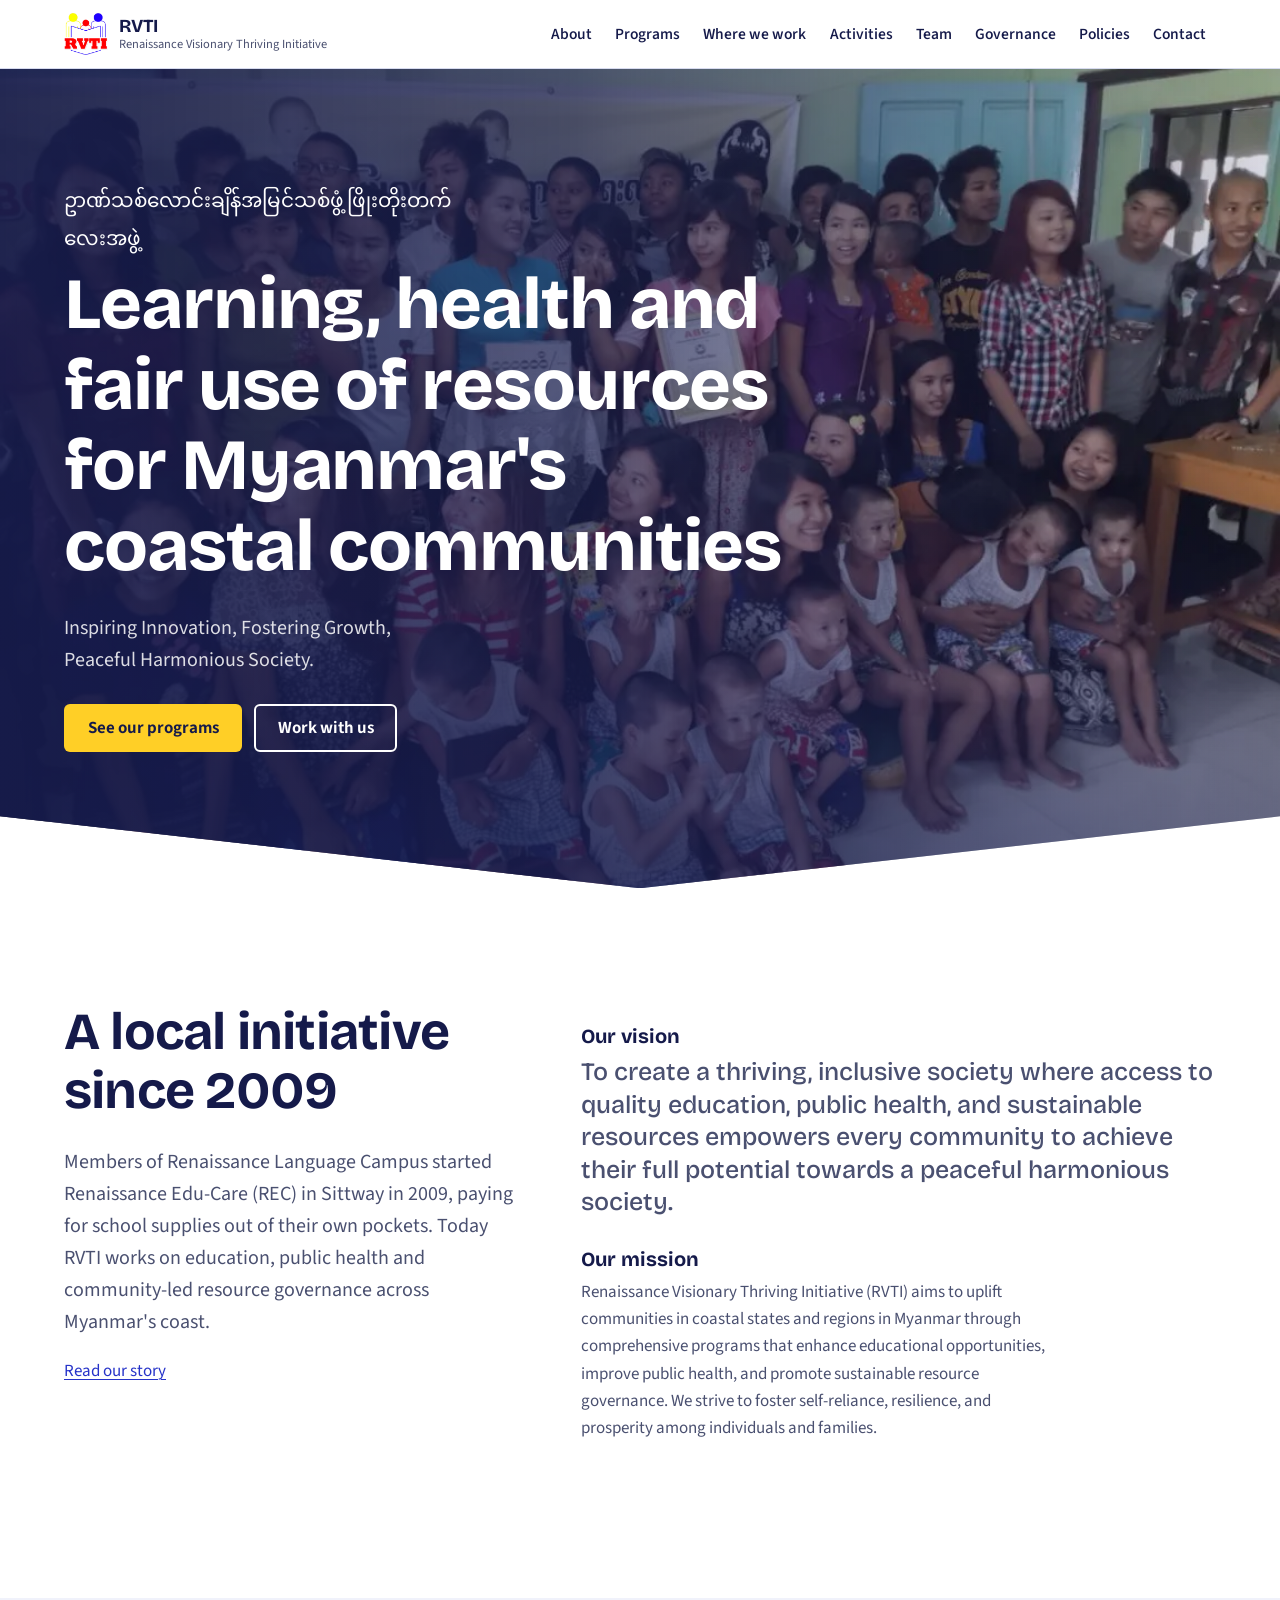
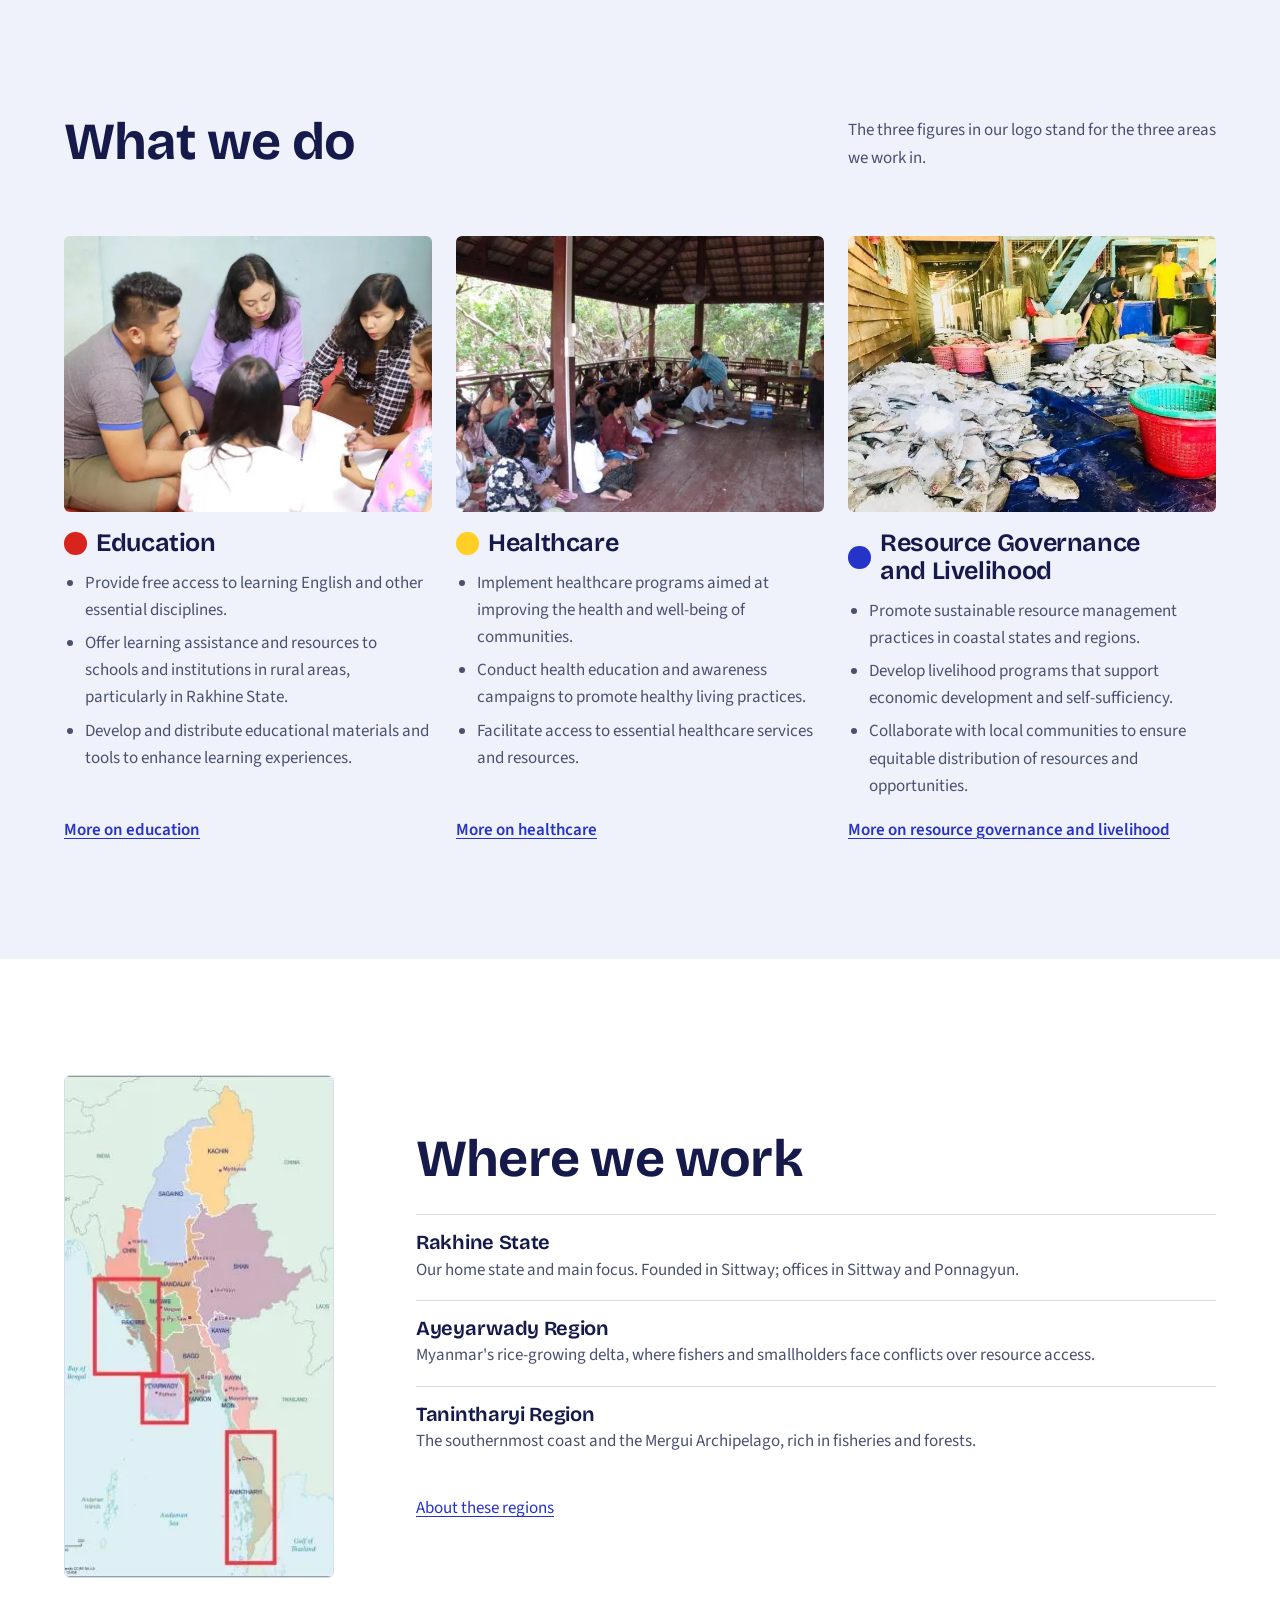
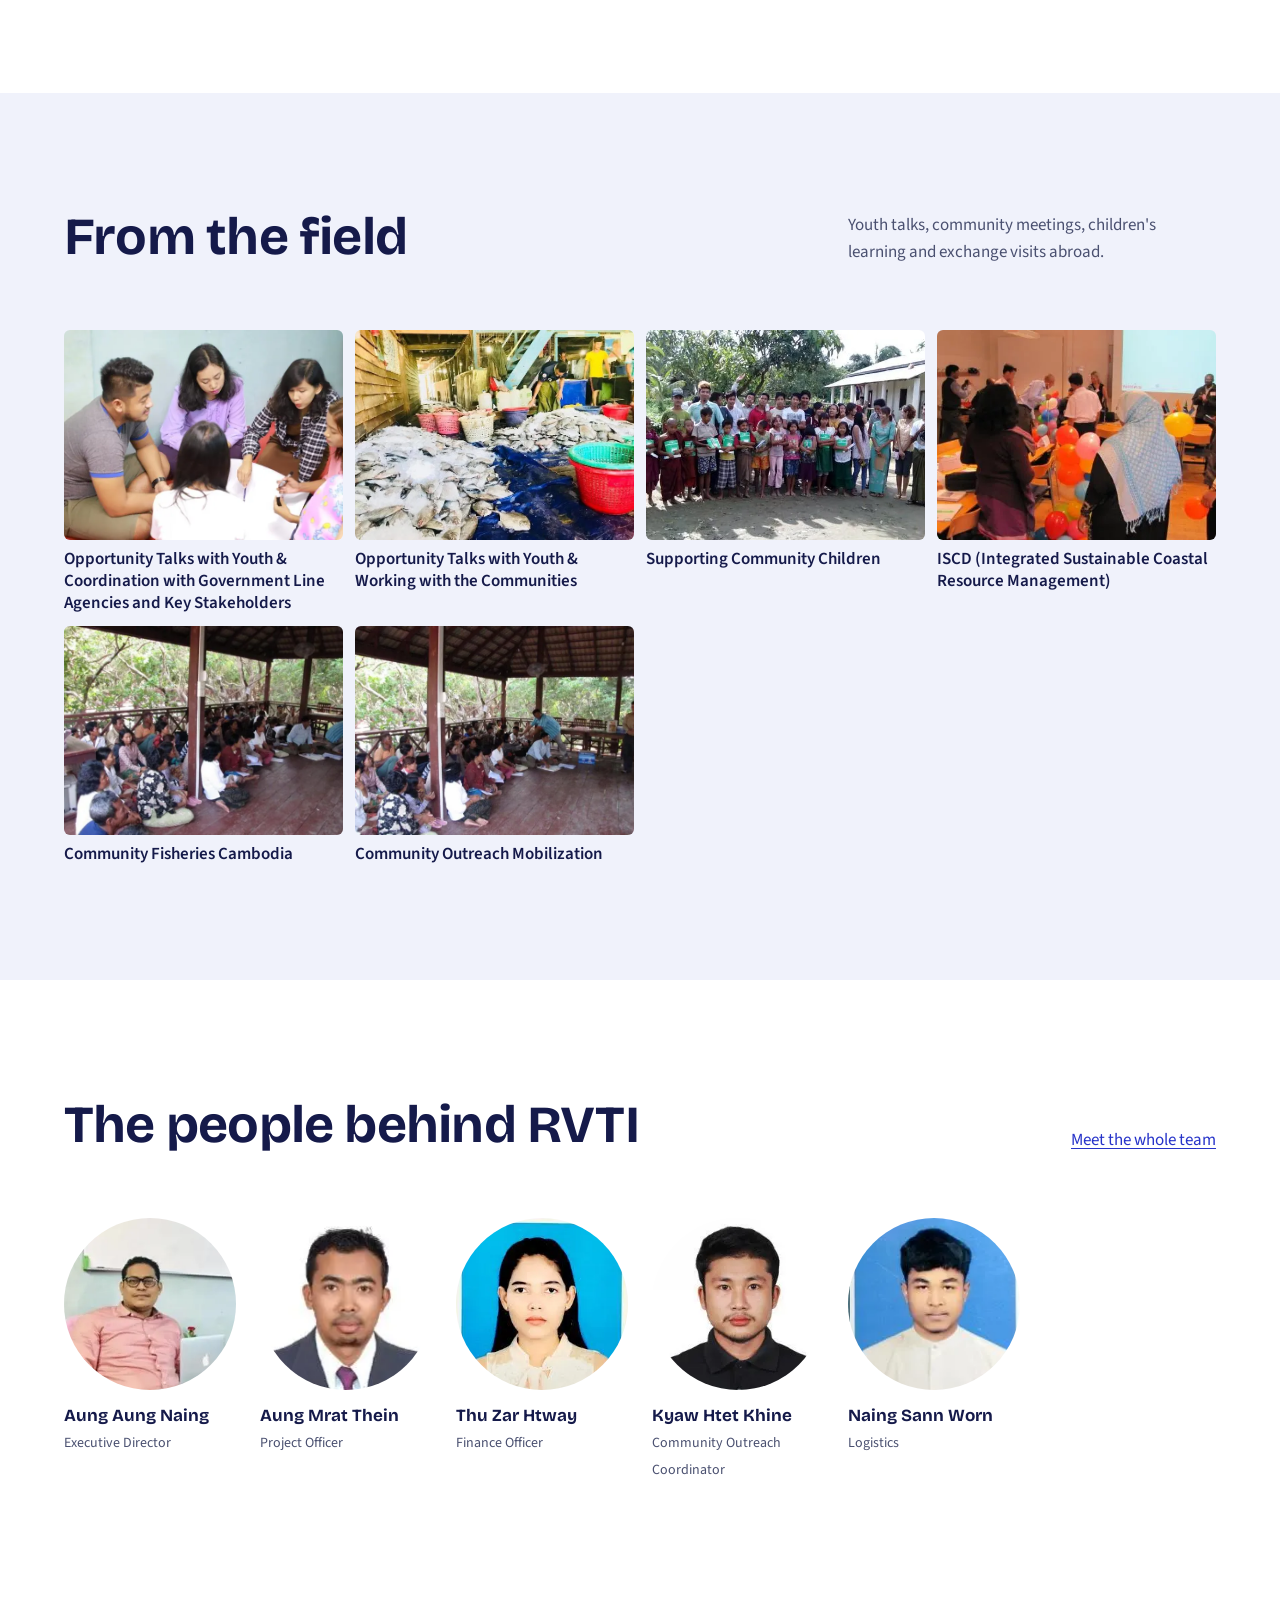
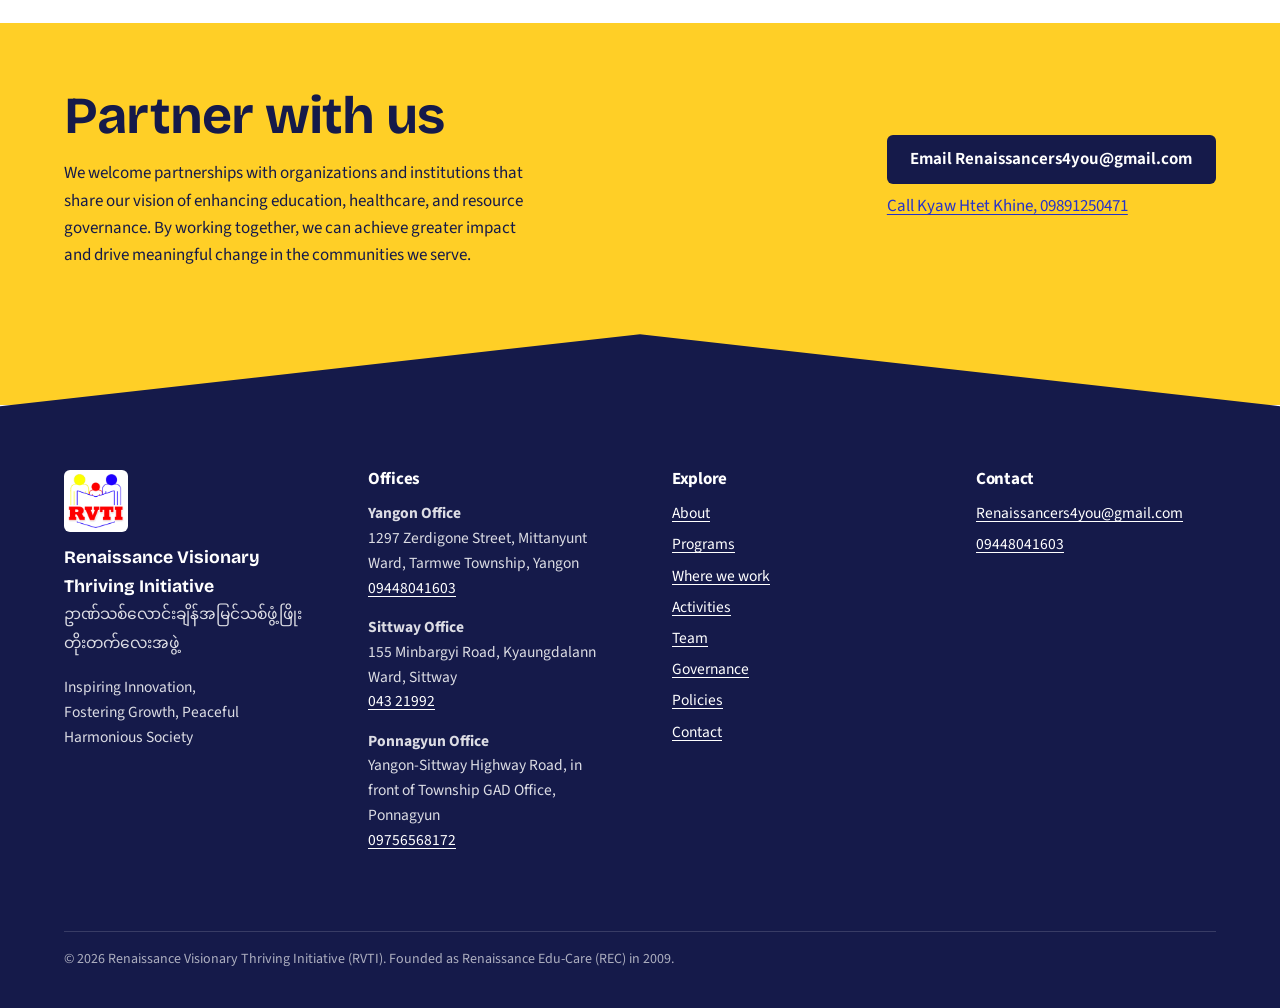
==== index.html @ ab7db502 "feat: RVTI static website with content, data and SEO" ====
<!doctype html>
<html lang="en">
<head>
<meta charset="utf-8">
<meta name="viewport" content="width=device-width, initial-scale=1">
<title>RVTI – Renaissance Visionary Thriving Initiative | Myanmar NGO</title>
<meta name="description" content="RVTI is a local non-profit founded in Sittway in 2009, supporting education, public health and community-led resource governance in Rakhine, Ayeyarwady and Tanintharyi.">
<meta name="robots" content="index, follow, max-image-preview:large">
<link rel="canonical" href="https://rvti-mm.org/">
<meta name="theme-color" content="#151a4a">
<meta property="og:type" content="website">
<meta property="og:site_name" content="Renaissance Visionary Thriving Initiative">
<meta property="og:locale" content="en_US">
<meta property="og:title" content="RVTI – Renaissance Visionary Thriving Initiative | Myanmar NGO">
<meta property="og:description" content="RVTI is a local non-profit founded in Sittway in 2009, supporting education, public health and community-led resource governance in Rakhine, Ayeyarwady and Tanintharyi.">
<meta property="og:url" content="https://rvti-mm.org/">
<meta property="og:image" content="https://rvti-mm.org/images/og.jpg">
<meta property="og:image:width" content="1200">
<meta property="og:image:height" content="630">
<meta property="og:image:alt" content="Children and volunteers at an RVTI community event">
<meta name="twitter:card" content="summary_large_image">
<meta name="twitter:title" content="RVTI – Renaissance Visionary Thriving Initiative | Myanmar NGO">
<meta name="twitter:description" content="RVTI is a local non-profit founded in Sittway in 2009, supporting education, public health and community-led resource governance in Rakhine, Ayeyarwady and Tanintharyi.">
<meta name="twitter:image" content="https://rvti-mm.org/images/og.jpg">
<link rel="icon" href="favicon.ico" sizes="48x48">
<link rel="icon" href="favicon-512.png" type="image/png">
<link rel="apple-touch-icon" href="apple-touch-icon.png">
<link rel="manifest" href="site.webmanifest">
<link rel="preload" href="fonts/bricolage-grotesque-latin-wght-normal.woff2" as="font" type="font/woff2" crossorigin>
<link rel="preload" href="fonts/source-sans-3-latin-wght-normal.woff2" as="font" type="font/woff2" crossorigin>
<link rel="stylesheet" href="css/style.css">
<script type="application/ld+json">{"@context": "https://schema.org", "@graph": [{"@type": "NGO", "@id": "https://rvti-mm.org/#organization", "name": "Renaissance Visionary Thriving Initiative", "alternateName": ["RVTI", "ဥာဏ်သစ်လောင်းချိန်အမြင်သစ်ဖွံ့ဖြိုးတိုးတက်လေးအဖွဲ့", "Renaissance Edu-Care (REC)"], "url": "https://rvti-mm.org/", "logo": "https://rvti-mm.org/images/logo.png", "image": "https://rvti-mm.org/images/og.jpg", "description": "Renaissance Visionary Thriving Initiative (RVTI) aims to uplift communities in coastal states and regions in Myanmar through comprehensive programs that enhance educational opportunities, improve public health, and promote sustainable resource governance. We strive to foster self-reliance, resilience, and prosperity among individuals and families.", "slogan": "Inspiring Innovation, Fostering Growth, Peaceful Harmonious Society", "foundingDate": "2009", "foundingLocation": {"@type": "Place", "name": "Sittway, Rakhine State, Myanmar"}, "email": "Renaissancers4you@gmail.com", "telephone": "+959448041603", "nonprofitStatus": "Nonprofit", "knowsAbout": ["Education", "Resource Governance", "Health Care"], "address": {"@type": "PostalAddress", "streetAddress": "1297 Zerdigone Street, Mittanyunt Ward", "addressLocality": "Tarmwe Township", "addressRegion": "Yangon", "addressCountry": "MM"}, "areaServed": [{"@type": "AdministrativeArea", "name": "Rakhine State, Myanmar"}, {"@type": "AdministrativeArea", "name": "Ayeyarwady Region, Myanmar"}, {"@type": "AdministrativeArea", "name": "Tanintharyi Region, Myanmar"}], "location": [{"@type": "Place", "name": "RVTI Yangon Office", "telephone": "+959448041603", "address": {"@type": "PostalAddress", "streetAddress": "1297 Zerdigone Street, Mittanyunt Ward, Tarmwe Township, Yangon", "addressCountry": "MM"}}, {"@type": "Place", "name": "RVTI Sittway Office", "telephone": "+954321992", "address": {"@type": "PostalAddress", "streetAddress": "155 Minbargyi Road, Kyaungdalann Ward, Sittway", "addressCountry": "MM"}}, {"@type": "Place", "name": "RVTI Ponnagyun Office", "telephone": "+959756568172", "address": {"@type": "PostalAddress", "streetAddress": "Yangon-Sittway Highway Road, in front of Township GAD Office, Ponnagyun", "addressCountry": "MM"}}], "contactPoint": {"@type": "ContactPoint", "contactType": "community outreach", "name": "Kyaw Htet Khine", "telephone": "+959891250471", "email": "Renaissancers4you@gmail.com", "availableLanguage": ["English", "Burmese"]}}, {"@type": "WebSite", "@id": "https://rvti-mm.org/#website", "url": "https://rvti-mm.org/", "name": "Renaissance Visionary Thriving Initiative", "alternateName": "RVTI", "publisher": {"@id": "https://rvti-mm.org/#organization"}, "inLanguage": "en"}]}</script>
</head>
<body>
<a class="skip" href="#main">Skip to content</a>
<header class="site-header">
  <div class="wrap">
    <a class="brand" href="index.html" aria-label="Renaissance Visionary Thriving Initiative home">
      <img src="images/logo-160.png" alt="" width="160" height="155">
      <span class="brand-name"><strong>RVTI</strong><span>Renaissance Visionary Thriving Initiative</span></span>
    </a>
    <nav class="nav-desktop" aria-label="Main"><ul><li><a href="about.html">About</a></li><li><a href="programs.html">Programs</a></li><li><a href="where-we-work.html">Where we work</a></li><li><a href="activities.html">Activities</a></li><li><a href="team.html">Team</a></li><li><a href="governance.html">Governance</a></li><li><a href="policies.html">Policies</a></li><li><a href="contact.html">Contact</a></li></ul></nav>
    <details class="nav-mobile">
      <summary aria-label="Open menu">Menu</summary>
      <nav aria-label="Main (mobile)"><ul><li><a href="about.html">About</a></li><li><a href="programs.html">Programs</a></li><li><a href="where-we-work.html">Where we work</a></li><li><a href="activities.html">Activities</a></li><li><a href="team.html">Team</a></li><li><a href="governance.html">Governance</a></li><li><a href="policies.html">Policies</a></li><li><a href="contact.html">Contact</a></li></ul></nav>
    </details>
  </div>
</header>
<main id="main">
<section class="hero" aria-labelledby="hero-title">
  <img src="images/activities/supporting-community-children-2.webp" alt="Children holding certificates with RVTI volunteers at a community learning event" width="1152" height="864" fetchpriority="high" decoding="async">
  <div class="wrap">
    <p class="hero-my" lang="my">ဥာဏ်သစ်လောင်းချိန်အမြင်သစ်ဖွံ့ဖြိုးတိုးတက်လေးအဖွဲ့</p>
    <h1 id="hero-title">Learning, health and fair use of resources for Myanmar's coastal communities</h1>
    <p class="hero-tagline">Inspiring Innovation, Fostering Growth, Peaceful Harmonious Society.</p>
    <div class="hero-actions">
      <a class="btn btn-primary" href="programs.html">See our programs</a>
      <a class="btn btn-ghost" href="contact.html">Work with us</a>
    </div>
  </div>
</section>

<section class="section" aria-labelledby="who-title">
  <div class="wrap split">
    <div>
      <h2 id="who-title">A local initiative since 2009</h2>
      <p class="lead">Members of Renaissance Language Campus started Renaissance Edu-Care (REC) in Sittway in 2009, paying for school supplies out of their own pockets. Today RVTI works on education, public health and community-led resource governance across Myanmar's coast.</p>
      <p><a href="about.html">Read our story</a></p>
    </div>
    <dl class="vm">
      <dt>Our vision</dt><dd class="statement">To create a thriving, inclusive society where access to quality education, public health, and sustainable resources empowers every community to achieve their full potential towards a peaceful harmonious society.</dd>
      <dt>Our mission</dt><dd>Renaissance Visionary Thriving Initiative (RVTI) aims to uplift communities in coastal states and regions in Myanmar through comprehensive programs that enhance educational opportunities, improve public health, and promote sustainable resource governance. We strive to foster self-reliance, resilience, and prosperity among individuals and families.</dd>
    </dl>
  </div>
</section>

<section class="section section-tint" aria-labelledby="work-title">
  <div class="wrap">
    <div class="section-head">
      <h2 id="work-title">What we do</h2>
      <p>The three figures in our logo stand for the three areas we work in.</p>
    </div>
    <div class="sectors">
      <article class="sector tone-red">
        <img src="images/activities/youth-talks-government-coordination-1.webp" alt="Education programme activity" width="709" height="468" loading="lazy" decoding="async">
        <h3><span class="dot" aria-hidden="true"></span>Education</h3>
        <ul><li>Provide free access to learning English and other essential disciplines.</li><li>Offer learning assistance and resources to schools and institutions in rural areas, particularly in Rakhine State.</li><li>Develop and distribute educational materials and tools to enhance learning experiences.</li></ul>
        <a class="more" href="programs.html#education">More on education</a>
      </article><article class="sector tone-yellow">
        <img src="images/activities/community-outreach-mobilization-1.webp" alt="Healthcare programme activity" width="635" height="476" loading="lazy" decoding="async">
        <h3><span class="dot" aria-hidden="true"></span>Healthcare</h3>
        <ul><li>Implement healthcare programs aimed at improving the health and well-being of communities.</li><li>Conduct health education and awareness campaigns to promote healthy living practices.</li><li>Facilitate access to essential healthcare services and resources.</li></ul>
        <a class="more" href="programs.html#healthcare">More on healthcare</a>
      </article><article class="sector tone-blue">
        <img src="images/activities/youth-talks-communities-1.webp" alt="Resource Governance and Livelihood programme activity" width="649" height="487" loading="lazy" decoding="async">
        <h3><span class="dot" aria-hidden="true"></span>Resource Governance and Livelihood</h3>
        <ul><li>Promote sustainable resource management practices in coastal states and regions.</li><li>Develop livelihood programs that support economic development and self-sufficiency.</li><li>Collaborate with local communities to ensure equitable distribution of resources and opportunities.</li></ul>
        <a class="more" href="programs.html#resource-governance-livelihood">More on resource governance and livelihood</a>
      </article>
    </div>
  </div>
</section>

<section class="section" aria-labelledby="where-title">
  <div class="wrap regions">
    <figure><img src="images/regions/coastal-map.webp" alt="Map of Myanmar highlighting the coastal states and regions where RVTI works" width="270" height="505" loading="lazy" decoding="async"></figure>
    <div>
      <h2 id="where-title">Where we work</h2>
      <ul class="region-list">
        <li><h3>Rakhine State</h3><p>Our home state and main focus. Founded in Sittway; offices in Sittway and Ponnagyun.</p></li><li><h3>Ayeyarwady Region</h3><p>Myanmar's rice-growing delta, where fishers and smallholders face conflicts over resource access.</p></li><li><h3>Tanintharyi Region</h3><p>The southernmost coast and the Mergui Archipelago, rich in fisheries and forests.</p></li>
      </ul>
      <a href="where-we-work.html">About these regions</a>
    </div>
  </div>
</section>

<section class="section section-tint" aria-labelledby="field-title">
  <div class="wrap">
    <div class="section-head">
      <h2 id="field-title">From the field</h2>
      <p>Youth talks, community meetings, children's learning and exchange visits abroad.</p>
    </div>
    <ul class="mosaic">
      <li><a href="activities.html#youth-talks-government-coordination"><figure><img src="images/activities/youth-talks-government-coordination-1.webp" alt="Opportunity Talks with Youth &amp; Coordination with Government Line Agencies and Key Stakeholders" width="709" height="468" loading="lazy" decoding="async"><figcaption>Opportunity Talks with Youth &amp; Coordination with Government Line Agencies and Key Stakeholders</figcaption></figure></a></li><li><a href="activities.html#youth-talks-communities"><figure><img src="images/activities/youth-talks-communities-1.webp" alt="Opportunity Talks with Youth &amp; Working with the Communities" width="649" height="487" loading="lazy" decoding="async"><figcaption>Opportunity Talks with Youth &amp; Working with the Communities</figcaption></figure></a></li><li><a href="activities.html#supporting-community-children"><figure><img src="images/activities/supporting-community-children-1.webp" alt="Supporting Community Children" width="640" height="360" loading="lazy" decoding="async"><figcaption>Supporting Community Children</figcaption></figure></a></li><li><a href="activities.html#iscd-sweden"><figure><img src="images/activities/iscd-sweden-1.webp" alt="ISCD (Integrated Sustainable Coastal Resource Management)" width="590" height="316" loading="lazy" decoding="async"><figcaption>ISCD (Integrated Sustainable Coastal Resource Management)</figcaption></figure></a></li><li><a href="activities.html#community-fisheries-cambodia"><figure><img src="images/activities/community-fisheries-cambodia-1.webp" alt="Community Fisheries Cambodia" width="620" height="454" loading="lazy" decoding="async"><figcaption>Community Fisheries Cambodia</figcaption></figure></a></li><li><a href="activities.html#community-outreach-mobilization"><figure><img src="images/activities/community-outreach-mobilization-1.webp" alt="Community Outreach Mobilization" width="635" height="476" loading="lazy" decoding="async"><figcaption>Community Outreach Mobilization</figcaption></figure></a></li>
    </ul>
  </div>
</section>

<section class="section" aria-labelledby="team-title">
  <div class="wrap">
    <div class="section-head">
      <h2 id="team-title">The people behind RVTI</h2>
      <p><a href="team.html">Meet the whole team</a></p>
    </div>
    <ul class="people">
      <li><img src="images/team/aung-aung-naing.webp" alt="Portrait of Aung Aung Naing, Executive Director" width="255" height="361" loading="lazy" decoding="async"><strong>Aung Aung Naing</strong><span>Executive Director</span></li><li><img src="images/team/aung-mrat-thein.webp" alt="Portrait of Aung Mrat Thein, Project Officer" width="171" height="171" loading="lazy" decoding="async"><strong>Aung Mrat Thein</strong><span>Project Officer</span></li><li><img src="images/team/thu-zar-htway.webp" alt="Portrait of Thu Zar Htway, Finance Officer" width="242" height="288" loading="lazy" decoding="async"><strong>Thu Zar Htway</strong><span>Finance Officer</span></li><li><img src="images/team/kyaw-htet-khine.webp" alt="Portrait of Kyaw Htet Khine, Community Outreach Coordinator" width="229" height="229" loading="lazy" decoding="async"><strong>Kyaw Htet Khine</strong><span>Community Outreach Coordinator</span></li><li><img src="images/team/naing-sann-worn.webp" alt="Portrait of Naing Sann Worn, Logistics" width="181" height="204" loading="lazy" decoding="async"><strong>Naing Sann Worn</strong><span>Logistics</span></li>
    </ul>
  </div>
</section>
<section class="partner" aria-labelledby="partner-title">
  <div class="wrap">
    <div>
      <h2 id="partner-title">Partner with us</h2>
      <p>We welcome partnerships with organizations and institutions that share our vision of enhancing education, healthcare, and resource governance. By working together, we can achieve greater impact and drive meaningful change in the communities we serve.</p>
    </div>
    <div class="partner-links">
      <a class="btn btn-primary" href="mailto:Renaissancers4you@gmail.com">Email Renaissancers4you@gmail.com</a>
      <a href="tel:+959891250471">Call Kyaw Htet Khine, 09891250471</a>
    </div>
  </div>
</section>
</main>
<footer class="site-footer">
  <div class="wrap">
    <div class="footer-grid">
      <div class="footer-brand">
        <img src="images/logo-160.png" alt="RVTI logo" width="160" height="155" loading="lazy">
        <strong>Renaissance Visionary Thriving Initiative</strong>
        <p lang="my">ဥာဏ်သစ်လောင်းချိန်အမြင်သစ်ဖွံ့ဖြိုးတိုးတက်လေးအဖွဲ့</p>
        <p>Inspiring Innovation, Fostering Growth, Peaceful Harmonious Society</p>
      </div>
      <div><h2>Offices</h2><address><strong>Yangon Office</strong><br>1297 Zerdigone Street, Mittanyunt Ward, Tarmwe Township, Yangon<br><a href="tel:+959448041603">09448041603</a></address><address><strong>Sittway Office</strong><br>155 Minbargyi Road, Kyaungdalann Ward, Sittway<br><a href="tel:+954321992">043 21992</a></address><address><strong>Ponnagyun Office</strong><br>Yangon-Sittway Highway Road, in front of Township GAD Office, Ponnagyun<br><a href="tel:+959756568172">09756568172</a></address></div>
      <div><h2>Explore</h2><ul><li><a href="about.html">About</a></li><li><a href="programs.html">Programs</a></li><li><a href="where-we-work.html">Where we work</a></li><li><a href="activities.html">Activities</a></li><li><a href="team.html">Team</a></li><li><a href="governance.html">Governance</a></li><li><a href="policies.html">Policies</a></li><li><a href="contact.html">Contact</a></li></ul></div>
      <div><h2>Contact</h2><ul>
        <li><a href="mailto:Renaissancers4you@gmail.com">Renaissancers4you@gmail.com</a></li>
        <li><a href="tel:+959448041603">09448041603</a></li>
      </ul></div>
    </div>
    <p class="footer-bottom">© 2026 Renaissance Visionary Thriving Initiative (RVTI). Founded as Renaissance Edu-Care (REC) in 2009.</p>
  </div>
</footer>
</body>
</html>
---- css/style.css ----
/* ---------- Fonts (self-hosted) ---------- */
@font-face {
  font-family: "Bricolage Grotesque";
  src: url("../fonts/bricolage-grotesque-latin-wght-normal.woff2") format("woff2");
  font-weight: 200 800;
  font-display: swap;
}
@font-face {
  font-family: "Source Sans 3";
  src: url("../fonts/source-sans-3-latin-wght-normal.woff2") format("woff2");
  font-weight: 200 900;
  font-display: swap;
}
@font-face {
  font-family: "Noto Sans Myanmar";
  src: url("../fonts/noto-sans-myanmar-myanmar-400-normal.woff2") format("woff2");
  font-weight: 400;
  font-display: swap;
}
@font-face {
  font-family: "Noto Sans Myanmar";
  src: url("../fonts/noto-sans-myanmar-myanmar-700-normal.woff2") format("woff2");
  font-weight: 700;
  font-display: swap;
}

/* ---------- Tokens ---------- */
:root {
  /* Logo colours: three figures = three sectors */
  --red: #d9231d;      /* child figure  · education */
  --yellow: #ffcf26;   /* left figure   · health */
  --blue: #2633c9;     /* right figure  · resources */
  --ink: #151a4a;
  --muted: #4a5070;
  --mist: #f0f2fb;
  --line: #d7dbef;
  --paper: #ffffff;

  --font-display: "Bricolage Grotesque", "Noto Sans Myanmar", system-ui, sans-serif;
  --font-body: "Source Sans 3", "Noto Sans Myanmar", system-ui, sans-serif;
  --font-my: "Noto Sans Myanmar", "Myanmar Text", "Padauk", sans-serif;

  --step--1: 0.875rem;
  --step-0: 1.0625rem;
  --step-1: 1.25rem;
  --step-2: 1.5625rem;
  --step-3: 2rem;
  --step-4: clamp(2.25rem, 4.5vw, 3.25rem);
  --step-5: clamp(2.5rem, 6vw, 4.5rem);

  --space-s: 1rem;
  --space-m: 1.5rem;
  --space-l: clamp(2.5rem, 5vw, 4rem);
  --space-xl: clamp(4rem, 9vw, 7.5rem);

  --wrap: 72rem;
  --measure: 68ch;
  --radius: 6px;
  --fold: clamp(28px, 6vw, 72px); /* depth of the open-book chevron */
}

/* ---------- Base ---------- */
*, *::before, *::after { box-sizing: border-box; }
html { -webkit-text-size-adjust: 100%; scroll-behavior: smooth; scroll-padding-top: 5rem; }
@media (prefers-reduced-motion: reduce) { html { scroll-behavior: auto; } }
body {
  margin: 0;
  font-family: var(--font-body);
  font-size: var(--step-0);
  line-height: 1.6;
  color: var(--ink);
  background: var(--paper);
  text-rendering: optimizeLegibility;
}
/* any image given a fixed box (width/height/aspect-ratio) crops instead of stretching */
img { max-width: 100%; height: auto; display: block; object-fit: cover; }
a { color: var(--blue); text-underline-offset: 0.2em; text-decoration-thickness: 1px; }
a:hover { text-decoration-thickness: 2px; }
:focus-visible { outline: 3px solid var(--blue); outline-offset: 3px; border-radius: 2px; }
h1, h2, h3, h4 {
  font-family: var(--font-display);
  line-height: 1.12;
  letter-spacing: -0.015em;
  margin: 0 0 0.5em;
  text-wrap: balance;
}
h1 { font-size: var(--step-5); font-weight: 750; }
h2 { font-size: var(--step-4); font-weight: 700; }
h3 { font-size: var(--step-2); font-weight: 650; }
h4 { font-size: var(--step-1); font-weight: 650; }
p { margin: 0 0 1em; text-wrap: pretty; }
ul, ol { padding-left: 1.25em; margin: 0 0 1em; }
li + li { margin-top: 0.35em; }
[lang="my"] { font-family: var(--font-my); line-height: 1.9; letter-spacing: 0; }

.wrap { width: min(100% - 2.5rem, var(--wrap)); margin-inline: auto; }
.measure { max-width: var(--measure); }
.lead { font-size: var(--step-1); color: var(--muted); }
.visually-hidden {
  position: absolute; width: 1px; height: 1px; overflow: hidden;
  clip: rect(0 0 0 0); white-space: nowrap;
}
.skip {
  position: absolute; left: 1rem; top: -4rem; z-index: 50;
  background: var(--ink); color: #fff; padding: 0.6rem 1rem; border-radius: var(--radius);
}
.skip:focus { top: 1rem; }

/* ---------- Buttons ---------- */
.btn {
  display: inline-block;
  padding: 0.75rem 1.35rem;
  border-radius: var(--radius);
  font-weight: 650;
  text-decoration: none;
  border: 2px solid transparent;
  line-height: 1.2;
}
.btn-primary { background: var(--yellow); color: var(--ink); }
.btn-primary:hover { background: #ffdb5c; }
.btn-ghost { border-color: currentColor; color: inherit; }
.btn-ghost:hover { background: rgb(255 255 255 / 0.1); }

/* ---------- Header ---------- */
.site-header {
  position: sticky; top: 0; z-index: 30;
  background: rgb(255 255 255 / 0.96);
  backdrop-filter: saturate(1.4) blur(8px);
  border-bottom: 1px solid var(--line);
}
.site-header .wrap { display: flex; align-items: center; justify-content: space-between; gap: 1rem; min-height: 4.25rem; }
.brand { display: flex; align-items: center; gap: 0.7rem; text-decoration: none; color: var(--ink); }
.brand img { width: 44px; height: auto; }
.brand-name { display: flex; flex-direction: column; line-height: 1.15; }
.brand-name strong { font-family: var(--font-display); font-size: 1.15rem; }
.brand-name span { font-size: 0.78rem; color: var(--muted); max-width: 17rem; }
.nav-desktop ul { display: flex; gap: 0.25rem; list-style: none; margin: 0; padding: 0; }
.nav-desktop li + li { margin: 0; }
.nav-desktop a, .nav-mobile a {
  display: block; padding: 0.45rem 0.6rem; border-radius: var(--radius);
  color: var(--ink); text-decoration: none; font-weight: 550; font-size: 0.97rem;
}
.nav-desktop a:hover, .nav-mobile a:hover { background: var(--mist); }
.nav-desktop a[aria-current="page"], .nav-mobile a[aria-current="page"] {
  box-shadow: inset 0 -3px 0 var(--red);
  border-radius: 0;
}
.nav-mobile { display: none; position: relative; }
.nav-mobile summary {
  list-style: none; cursor: pointer; display: flex; align-items: center; gap: 0.4rem;
  padding: 0.5rem 0.8rem; border: 1px solid var(--line); border-radius: var(--radius); font-weight: 600;
}
.nav-mobile summary::-webkit-details-marker { display: none; }
.nav-mobile ul {
  position: absolute; right: 0; top: calc(100% + 0.5rem); width: min(80vw, 18rem);
  list-style: none; margin: 0; padding: 0.5rem; background: var(--paper);
  border: 1px solid var(--line); border-radius: var(--radius);
  box-shadow: 0 12px 32px rgb(21 26 74 / 0.14);
}
.nav-mobile li + li { margin: 0; }
@media (max-width: 1060px) {
  .nav-desktop { display: none; }
  .nav-mobile { display: block; }
}
@media (max-width: 480px) { .brand-name span { display: none; } }

/* ---------- Hero (home) ---------- */
.hero {
  position: relative;
  isolation: isolate;
  color: #fff;
  min-height: min(88vh, 46rem);
  display: flex;
  align-items: flex-end;
  padding: var(--space-xl) 0 calc(var(--space-l) + var(--fold));
  /* bottom edge folds like the open book in the logo */
  clip-path: polygon(0 0, 100% 0, 100% calc(100% - var(--fold)), 50% 100%, 0 calc(100% - var(--fold)));
}
.hero > img {
  position: absolute; inset: 0; z-index: -2;
  width: 100%; height: 100%; object-position: center 35%;
}
.hero::before {
  content: ""; position: absolute; inset: 0; z-index: -1;
  background:
    linear-gradient(90deg, rgb(21 26 74 / 0.92) 0%, rgb(21 26 74 / 0.72) 45%, rgb(21 26 74 / 0.15) 100%),
    linear-gradient(0deg, rgb(21 26 74 / 0.55), transparent 50%);
}
.hero h1 { max-width: 16ch; margin-bottom: 0.35em; }
.hero-my { font-size: var(--step-1); margin: 0 0 0.25rem; max-width: 34ch; color: #fff; }
.hero-tagline { font-size: var(--step-1); color: rgb(255 255 255 / 0.85); max-width: 40ch; margin-bottom: 1.75rem; }
.hero-actions { display: flex; flex-wrap: wrap; gap: 0.75rem; }

/* ---------- Sections ---------- */
.section { padding-block: var(--space-xl); }
.section-tint { background: var(--mist); }
.section-head { display: flex; flex-wrap: wrap; align-items: end; justify-content: space-between; gap: 1rem; margin-bottom: var(--space-l); }
.section-head h2 { margin: 0; }
.section-head p { margin: 0; max-width: 46ch; color: var(--muted); }

.split { display: grid; gap: var(--space-l); grid-template-columns: 1fr; }
@media (min-width: 860px) { .split { grid-template-columns: 5fr 7fr; } }

.statement { font-family: var(--font-display); font-size: var(--step-2); line-height: 1.3; font-weight: 500; margin: 0 0 1.5rem; }
.vm dt { font-family: var(--font-display); font-weight: 700; font-size: var(--step-1); }
.vm dd { margin: 0.25rem 0 1.5rem; color: var(--muted); max-width: 60ch; }

/* ---------- Sectors (three figures) ---------- */
.sectors { display: grid; gap: var(--space-l) var(--space-m); grid-template-columns: repeat(auto-fit, minmax(17rem, 1fr)); }
.sector { display: flex; flex-direction: column; }
.sector img { aspect-ratio: 4 / 3; border-radius: var(--radius); margin-bottom: 1.1rem; }
.sector h3 { display: flex; align-items: center; gap: 0.6rem; }
.dot { width: 0.9em; height: 0.9em; border-radius: 50%; flex: none; background: var(--tone); }
.tone-red { --tone: var(--red); }
.tone-yellow { --tone: var(--yellow); }
.tone-blue { --tone: var(--blue); }
.sector ul { color: var(--muted); }
.sector .more { margin-top: auto; font-weight: 600; }

/* ---------- Region list ---------- */
.regions { display: grid; gap: var(--space-l); align-items: center; grid-template-columns: 1fr; }
@media (min-width: 760px) { .regions { grid-template-columns: minmax(0, 18rem) 1fr; } }
.regions figure { margin: 0; }
.regions img { border-radius: var(--radius); border: 1px solid var(--line); background: #fff; }
.region-list { list-style: none; padding: 0; margin: 0 0 1.5rem; }
.region-list li { padding: 1rem 0; border-top: 1px solid var(--line); margin: 0; }
.region-list h3 { margin-bottom: 0.2rem; font-size: var(--step-1); }
.region-list p { margin: 0; color: var(--muted); }

/* ---------- Photo grids ---------- */
.mosaic { display: grid; gap: 0.75rem; grid-template-columns: repeat(auto-fill, minmax(15rem, 1fr)); list-style: none; padding: 0; margin: 0; }
.mosaic li { margin: 0; }
.mosaic a { display: block; color: inherit; text-decoration: none; }
.mosaic figure { margin: 0; }
.mosaic img { aspect-ratio: 4 / 3; width: 100%; border-radius: var(--radius); }
.mosaic figcaption { font-weight: 600; margin-top: 0.5rem; line-height: 1.3; }
.mosaic a:hover figcaption { text-decoration: underline; }
.mosaic.wide { grid-template-columns: repeat(2, minmax(0, 1fr)); }
@media (min-width: 720px) { .mosaic.wide { grid-template-columns: repeat(3, minmax(0, 1fr)); } }
@media (min-width: 1080px) { .mosaic.wide { grid-template-columns: repeat(4, minmax(0, 1fr)); } }

/* ---------- People ---------- */
.people { display: grid; gap: var(--space-m); grid-template-columns: repeat(auto-fill, minmax(10rem, 1fr)); list-style: none; padding: 0; margin: 0 0 var(--space-m); }
.people li { margin: 0; }
.people img, .initials { aspect-ratio: 1; width: 100%; object-position: top; border-radius: 50%; }
.people strong { display: block; margin-top: 0.75rem; font-family: var(--font-display); }
.people span { color: var(--muted); font-size: var(--step--1); }
.initials {
  display: grid; place-items: center; background: var(--mist); color: var(--blue);
  font-family: var(--font-display); font-size: var(--step-3); font-weight: 700; border: 1px solid var(--line);
}

.member { display: grid; gap: var(--space-m); padding-block: var(--space-l); border-top: 1px solid var(--line); }
.member:first-of-type { border-top: 0; }
@media (min-width: 760px) { .member { grid-template-columns: 12rem 1fr; } }
.member .photo { width: 12rem; max-width: 60vw; }
.member .photo img, .member .photo .initials { width: 100%; border-radius: var(--radius); aspect-ratio: 4/5; object-position: top; }
.member h2 { font-size: var(--step-3); margin-bottom: 0.15em; }
.member .role { color: var(--red); font-weight: 650; margin-bottom: 1rem; }
.member .note { color: var(--muted); }

/* ---------- Partner band ---------- */
.partner { background: var(--yellow); padding-block: var(--space-l); }
.partner .wrap { display: grid; gap: var(--space-m); align-items: center; }
@media (min-width: 860px) { .partner .wrap { grid-template-columns: 1fr auto; } }
.partner h2 { margin-bottom: 0.3em; }
.partner p { margin: 0; max-width: 58ch; }
.partner .btn-primary { background: var(--ink); color: #fff; }
.partner .btn-primary:hover { background: var(--blue); }
.partner-links { display: flex; flex-direction: column; gap: 0.6rem; }

/* ---------- Page header (inner pages) ---------- */
.page-head { background: var(--ink); color: #fff; padding: var(--space-l) 0 calc(var(--space-l) + var(--fold) * 0.6);
  clip-path: polygon(0 0, 100% 0, 100% calc(100% - var(--fold) * 0.6), 50% 100%, 0 calc(100% - var(--fold) * 0.6)); }
.page-head h1 { font-size: var(--step-4); margin-bottom: 0.3em; }
.page-head p { color: rgb(255 255 255 / 0.82); font-size: var(--step-1); max-width: 56ch; margin: 0; }
.crumbs ol { list-style: none; display: flex; flex-wrap: wrap; gap: 0.4rem; padding: 0; margin: 0 0 1rem; font-size: var(--step--1); }
.crumbs li { margin: 0; color: rgb(255 255 255 / 0.7); }
.crumbs li + li::before { content: "/"; margin-right: 0.4rem; color: rgb(255 255 255 / 0.45); }
.crumbs a { color: #fff; }

/* ---------- Prose (markdown) ---------- */
.prose { max-width: var(--measure); }
.prose h2 { font-size: var(--step-3); margin-top: 2.2em; }
.prose h2:first-child { margin-top: 0; }
.prose h3 { font-size: var(--step-1); margin-top: 1.8em; }
.prose img { border-radius: var(--radius); border: 1px solid var(--line); margin: 1.5rem 0; }
.prose li::marker { color: var(--red); }
.prose ol li::marker { font-weight: 700; color: var(--blue); }

.with-toc { display: grid; gap: var(--space-l); }
@media (min-width: 960px) {
  .with-toc { grid-template-columns: 15rem 1fr; }
  .toc { position: sticky; top: 6rem; align-self: start; max-height: calc(100vh - 7rem); overflow: auto; }
}
.toc h2 { font-size: var(--step-0); font-family: var(--font-body); font-weight: 700; color: var(--muted); }
.toc ol { list-style: none; padding: 0; margin: 0; font-size: 0.95rem; }
.toc li + li { margin-top: 0.15rem; }
.toc a { display: block; padding: 0.25rem 0 0.25rem 0.75rem; border-left: 2px solid var(--line); color: var(--ink); text-decoration: none; }
.toc a:hover { border-color: var(--red); }

/* ---------- Definition grids (values, objectives) ---------- */
.terms { display: grid; gap: 0 var(--space-l); grid-template-columns: repeat(auto-fill, minmax(18rem, 1fr)); margin: 0; }
.terms div { padding: 1.1rem 0; border-top: 2px solid var(--ink); }
.terms dt { font-family: var(--font-display); font-weight: 700; font-size: var(--step-1); margin-bottom: 0.3rem; }
.terms dd { margin: 0; color: var(--muted); }

/* ---------- Programs ---------- */
.program { display: grid; gap: var(--space-m); padding-block: var(--space-l); border-top: 1px solid var(--line); align-items: start; }
@media (min-width: 860px) { .program { grid-template-columns: 1fr 1fr; } .program:nth-of-type(even) img { order: 2; } }
.program img { border-radius: var(--radius); aspect-ratio: 4/3; width: 100%; }
.program h2 { display: flex; align-items: center; gap: 0.6rem; font-size: var(--step-3); }

/* ---------- Activities ---------- */
.activity { padding-block: var(--space-l); border-top: 1px solid var(--line); }
.activity:first-of-type { border-top: 0; padding-top: 0; }
.activity h2 { font-size: var(--step-3); max-width: 30ch; }
.activity ul:not(.mosaic) { max-width: var(--measure); color: var(--muted); }
.activity .mosaic { margin-top: 1.25rem; }

/* ---------- Org chart ---------- */
.orgchart { display: flex; flex-direction: column; align-items: center; gap: 0; margin: var(--space-m) 0 var(--space-l); }
.orgchart .node {
  background: var(--paper); border: 2px solid var(--ink); border-radius: var(--radius);
  padding: 0.7rem 1.2rem; font-family: var(--font-display); font-weight: 650; text-align: center;
}
.orgchart .node small { display: block; font-family: var(--font-body); font-weight: 400; color: var(--muted); }
.orgchart .top { border-color: var(--red); box-shadow: inset 0 -4px 0 var(--red); }
.orgchart .mid { border-color: var(--blue); box-shadow: inset 0 -4px 0 var(--blue); }
.orgchart .stem { width: 2px; height: 1.75rem; background: var(--ink); }
.orgchart .row { display: flex; flex-wrap: wrap; justify-content: center; gap: 1rem; padding-top: 1.75rem; border-top: 2px solid var(--ink); position: relative; }
.orgchart .row .node { box-shadow: inset 0 -4px 0 var(--yellow); }
@media (max-width: 620px) { .orgchart .row { flex-direction: column; border-top: 0; padding-top: 0; } }

.roles details { border-top: 1px solid var(--line); }
.roles details:last-child { border-bottom: 1px solid var(--line); }
.roles summary {
  cursor: pointer; padding: 1.1rem 0; font-family: var(--font-display); font-size: var(--step-1); font-weight: 650;
  list-style: none; display: flex; justify-content: space-between; gap: 1rem; align-items: center;
}
.roles summary::-webkit-details-marker { display: none; }
.roles summary::after { content: "+"; font-size: 1.5rem; line-height: 1; color: var(--blue); }
.roles details[open] summary::after { content: "−"; }
.roles .body { padding-bottom: 1.5rem; max-width: var(--measure); }
.roles h3 { font-size: var(--step-0); font-family: var(--font-body); font-weight: 700; margin: 1.25rem 0 0.4rem; }
.roles h4 { font-size: var(--step-0); font-family: var(--font-body); font-weight: 650; margin: 0.9rem 0 0.25rem; color: var(--blue); }

.positions { list-style: none; padding: 0; display: grid; gap: 0 var(--space-l); grid-template-columns: repeat(auto-fill, minmax(18rem, 1fr)); }
.positions li { margin: 0; padding: 0.9rem 0; border-top: 1px solid var(--line); }
.positions strong { display: block; font-family: var(--font-display); }
.positions span { color: var(--muted); }

/* ---------- Contact ---------- */
.contact-grid { display: grid; gap: var(--space-l); grid-template-columns: repeat(auto-fit, minmax(17rem, 1fr)); }
.office { padding-top: 1rem; border-top: 3px solid var(--tone, var(--ink)); }
.office h3 { font-size: var(--step-1); margin-bottom: 0.4rem; }
.office address { font-style: normal; margin-bottom: 0.5rem; color: var(--muted); }
.contact-list { list-style: none; padding: 0; margin: 0; }
.contact-list li { margin: 0; padding: 1rem 0; border-top: 1px solid var(--line); }
.contact-list strong { font-family: var(--font-display); }
.contact-list span { color: var(--muted); }
.focal { background: var(--mist); border-radius: var(--radius); padding: var(--space-m); }
.focal p { margin: 0.25rem 0; }

/* ---------- Footer ---------- */
.site-footer {
  background: var(--ink); color: rgb(255 255 255 / 0.85);
  padding: calc(var(--space-l) + var(--fold)) 0 var(--space-m);
  clip-path: polygon(0 var(--fold), 50% 0, 100% var(--fold), 100% 100%, 0 100%);
  margin-top: calc(var(--fold) * -1 + 1px);
  font-size: 0.97rem;
}
.site-footer a { color: #fff; }
.footer-grid { display: grid; gap: var(--space-l); grid-template-columns: repeat(auto-fit, minmax(14rem, 1fr)); margin-bottom: var(--space-l); }
.footer-brand img { width: 64px; background: #fff; border-radius: var(--radius); padding: 4px; margin-bottom: 0.75rem; }
.footer-brand strong { display: block; color: #fff; font-family: var(--font-display); font-size: 1.1rem; }
.site-footer h2 { font-size: var(--step-0); font-family: var(--font-body); font-weight: 700; color: #fff; margin-bottom: 0.75rem; }
.site-footer ul { list-style: none; padding: 0; margin: 0; }
.site-footer li + li { margin-top: 0.4rem; }
.site-footer address { font-style: normal; margin-bottom: 0.9rem; }
.footer-bottom { border-top: 1px solid rgb(255 255 255 / 0.15); padding-top: var(--space-s); font-size: var(--step--1); color: rgb(255 255 255 / 0.65); }

/* main content that precedes the folded footer needs room for the fold */
main { padding-bottom: var(--fold); }
/* when the page ends with the yellow partner band, let the yellow run under the footer's fold */
main:has(> .partner:last-child) { padding-bottom: 0; }
main > .partner:last-child { padding-bottom: calc(var(--space-l) + var(--fold)); }
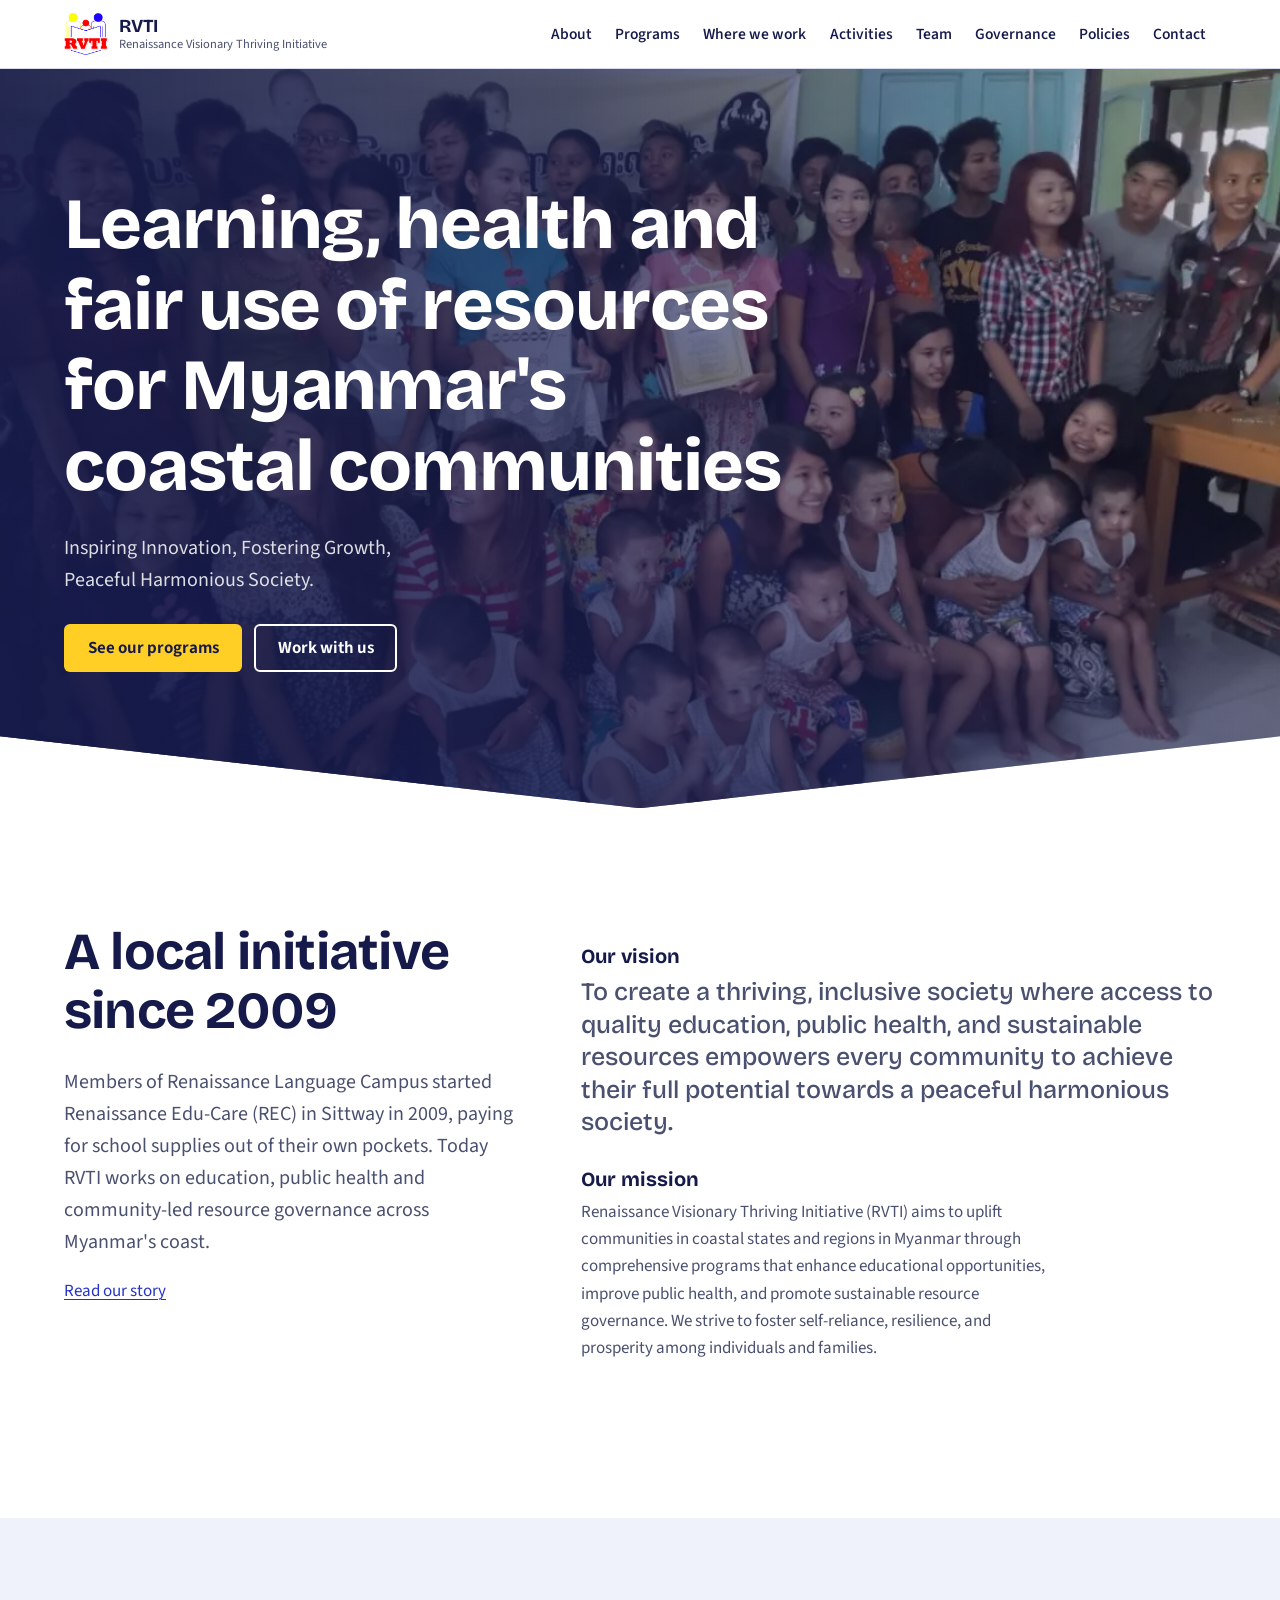
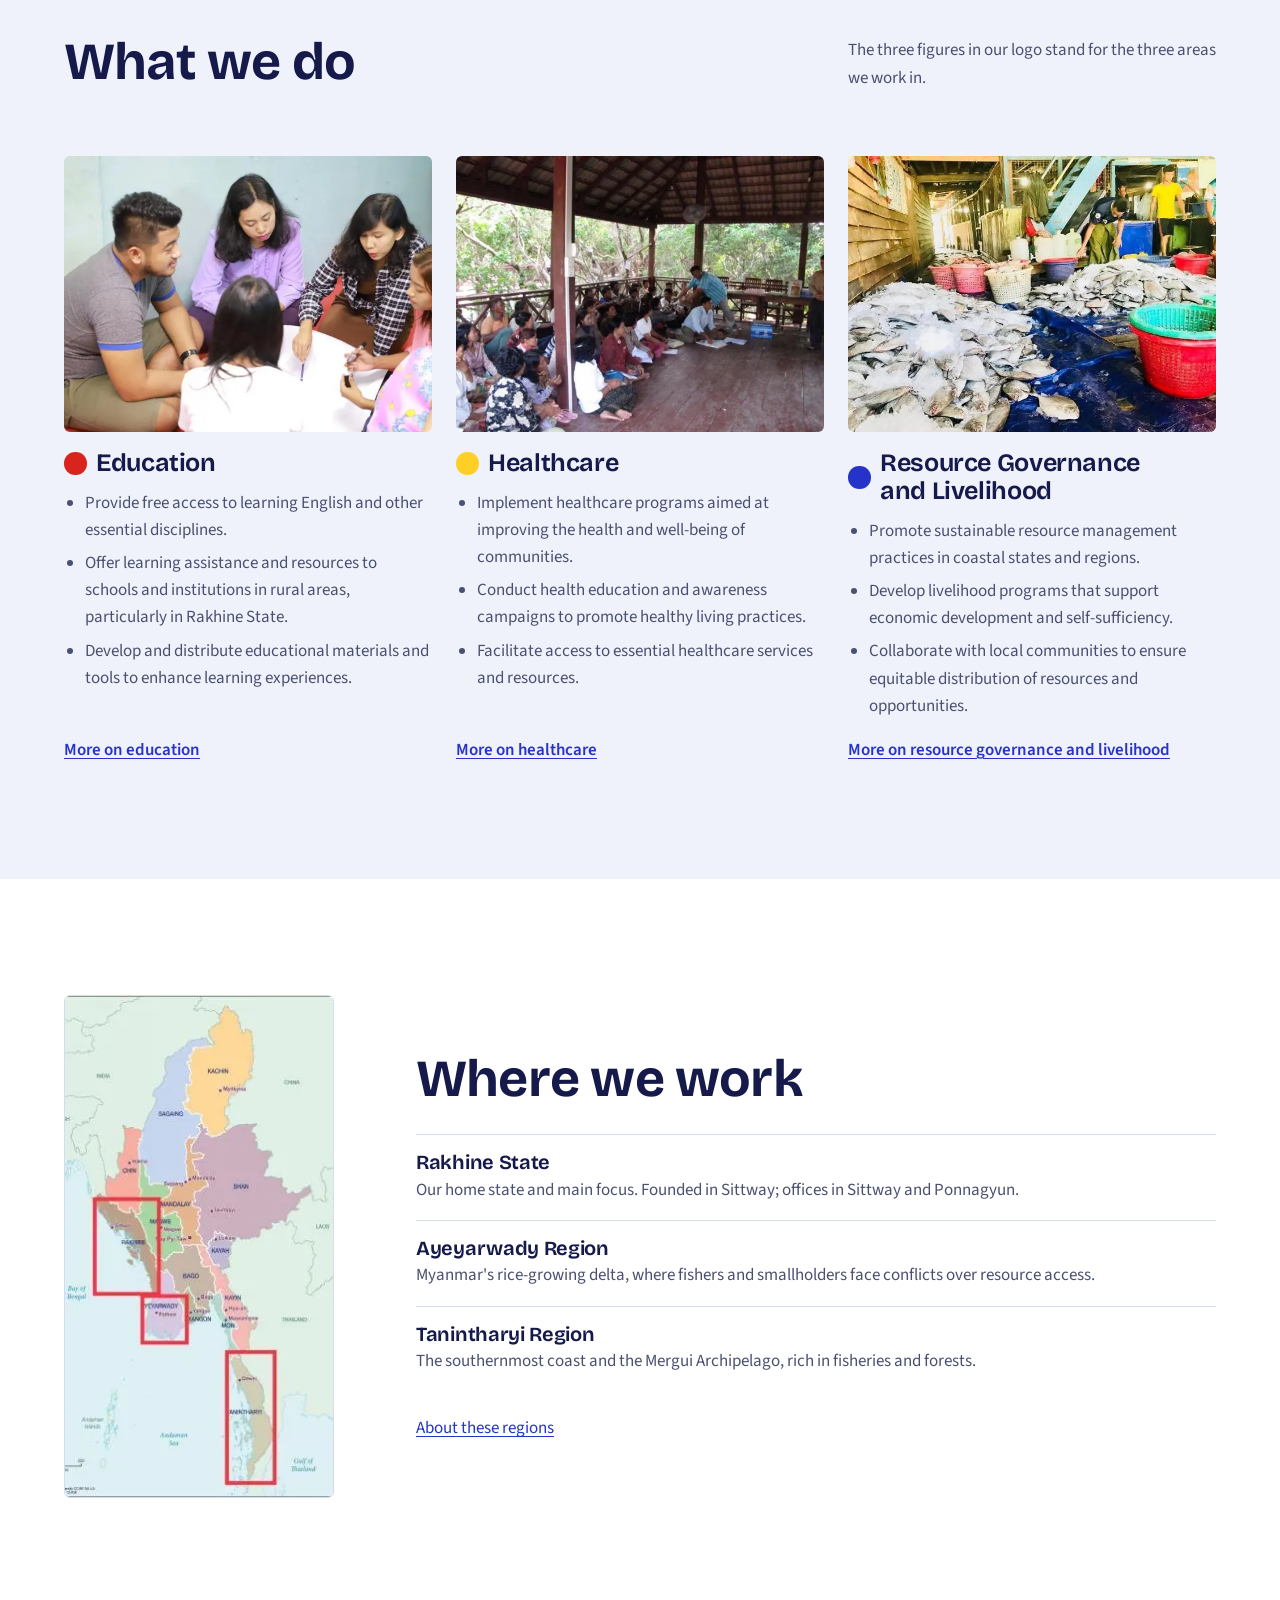
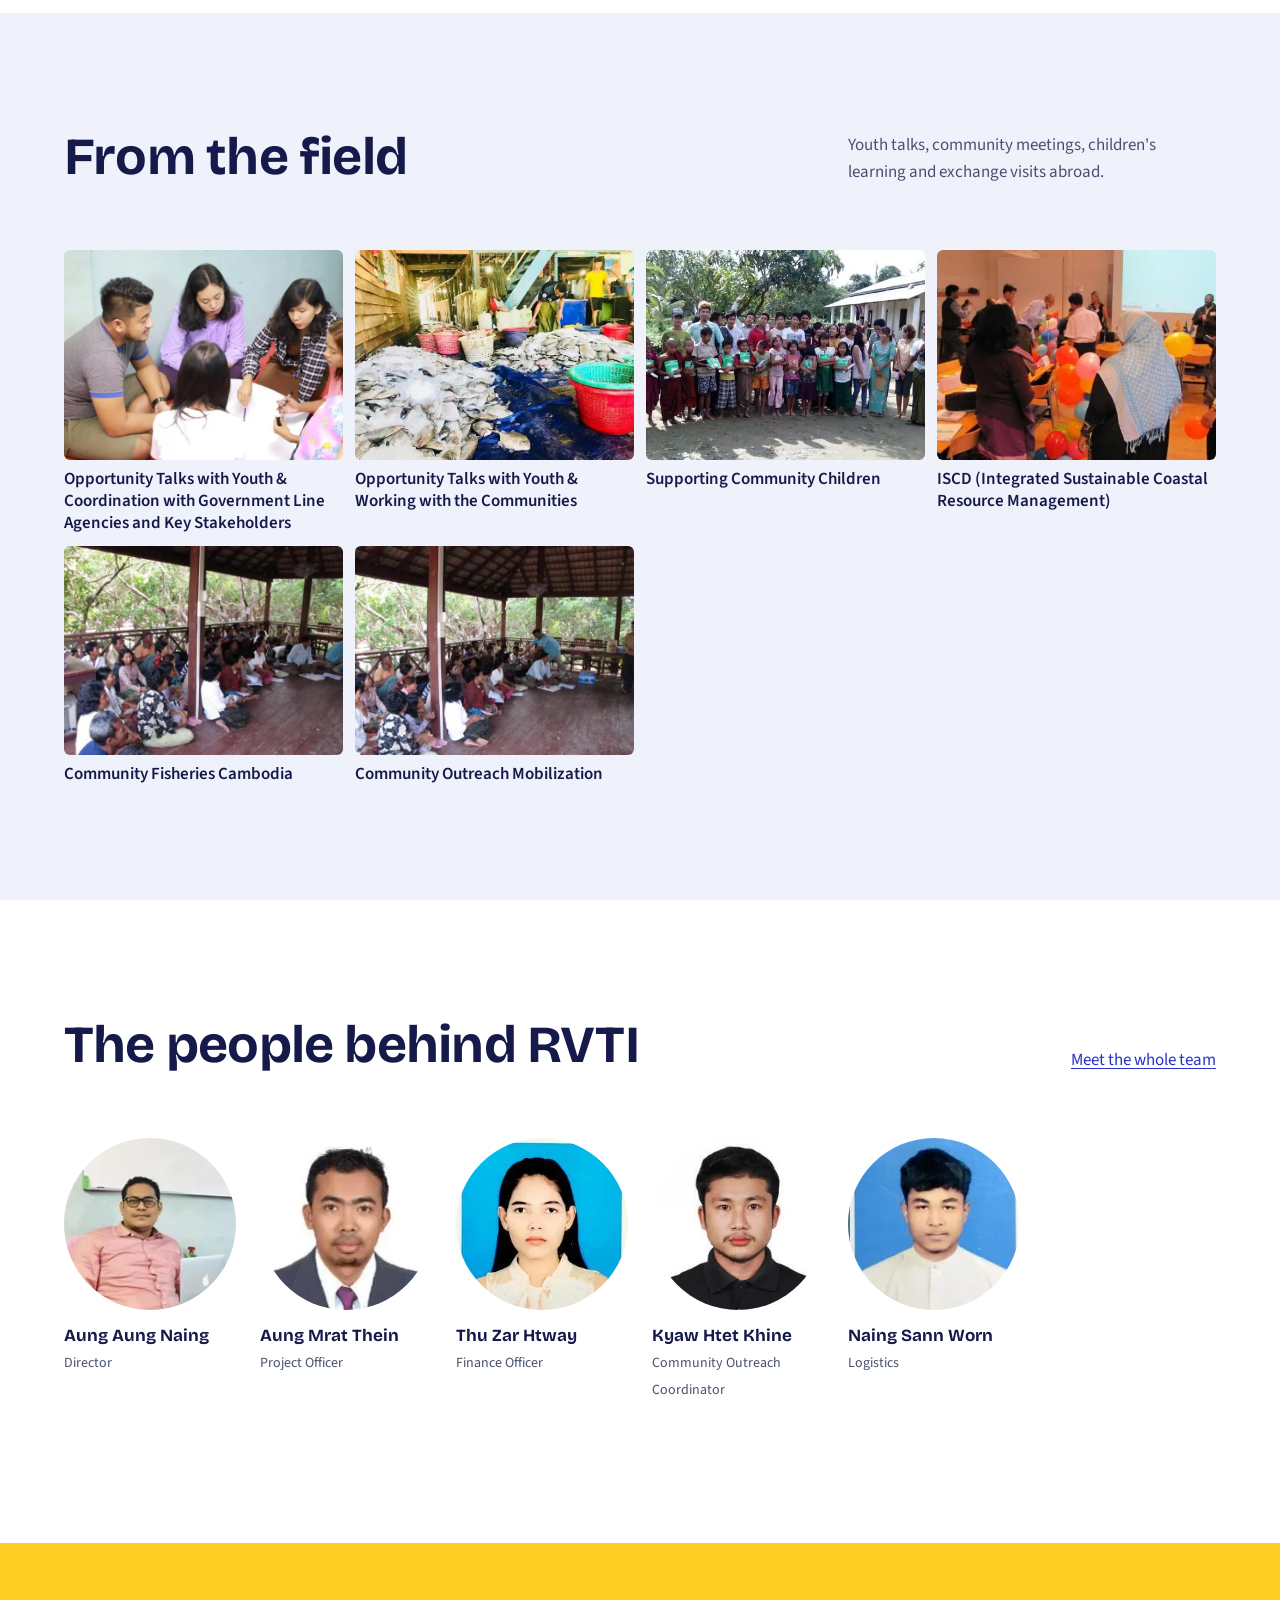
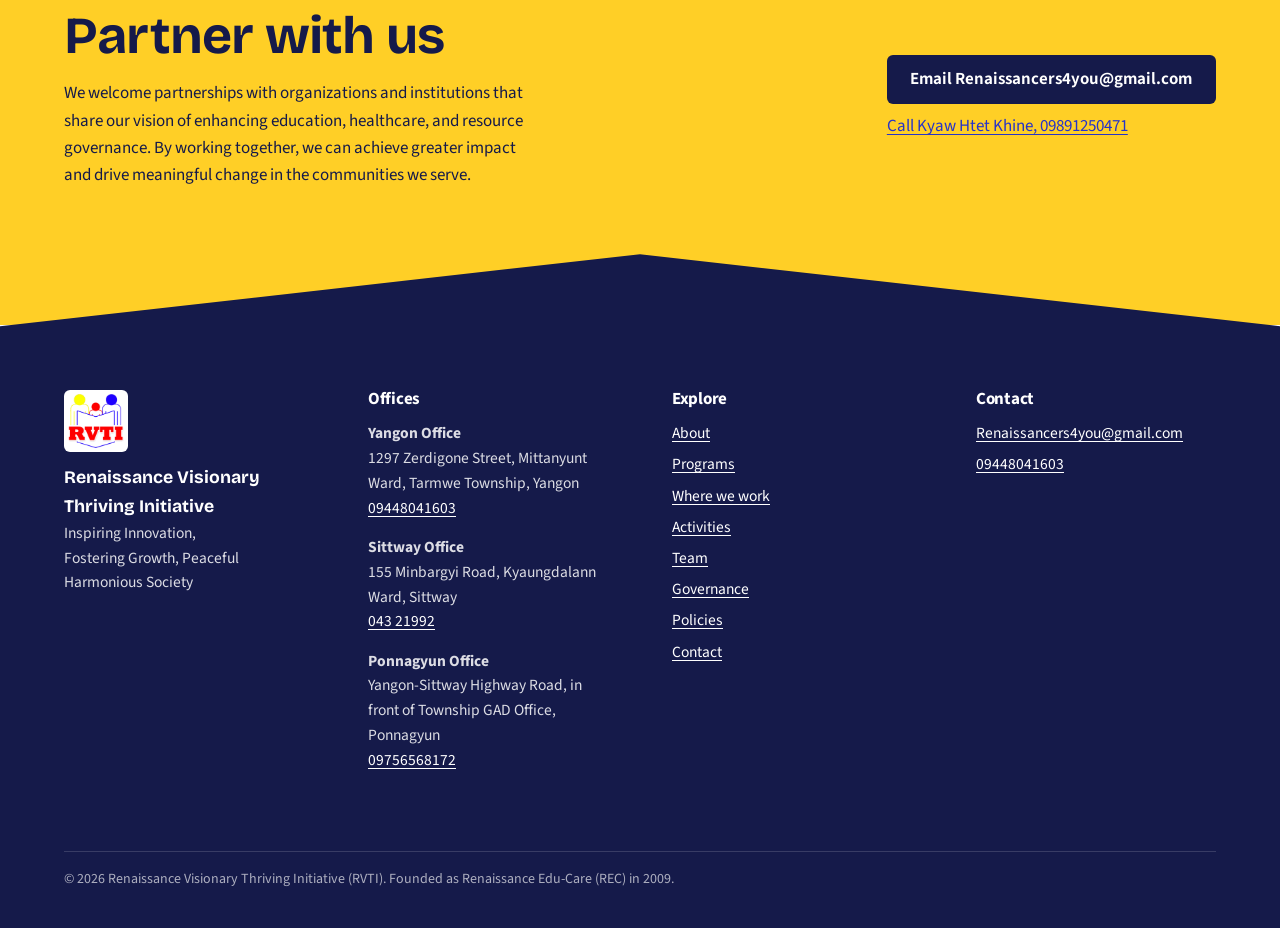
==== commit 8cebe0bb: "content: drop Myanmar name, rename Executive Director to Director" ====
--- a/index.html
+++ b/index.html
@@ -29,7 +29,7 @@
 <link rel="preload" href="fonts/bricolage-grotesque-latin-wght-normal.woff2" as="font" type="font/woff2" crossorigin>
 <link rel="preload" href="fonts/source-sans-3-latin-wght-normal.woff2" as="font" type="font/woff2" crossorigin>
 <link rel="stylesheet" href="css/style.css">
-<script type="application/ld+json">{"@context": "https://schema.org", "@graph": [{"@type": "NGO", "@id": "https://rvti-mm.org/#organization", "name": "Renaissance Visionary Thriving Initiative", "alternateName": ["RVTI", "ဥာဏ်သစ်လောင်းချိန်အမြင်သစ်ဖွံ့ဖြိုးတိုးတက်လေးအဖွဲ့", "Renaissance Edu-Care (REC)"], "url": "https://rvti-mm.org/", "logo": "https://rvti-mm.org/images/logo.png", "image": "https://rvti-mm.org/images/og.jpg", "description": "Renaissance Visionary Thriving Initiative (RVTI) aims to uplift communities in coastal states and regions in Myanmar through comprehensive programs that enhance educational opportunities, improve public health, and promote sustainable resource governance. We strive to foster self-reliance, resilience, and prosperity among individuals and families.", "slogan": "Inspiring Innovation, Fostering Growth, Peaceful Harmonious Society", "foundingDate": "2009", "foundingLocation": {"@type": "Place", "name": "Sittway, Rakhine State, Myanmar"}, "email": "Renaissancers4you@gmail.com", "telephone": "+959448041603", "nonprofitStatus": "Nonprofit", "knowsAbout": ["Education", "Resource Governance", "Health Care"], "address": {"@type": "PostalAddress", "streetAddress": "1297 Zerdigone Street, Mittanyunt Ward", "addressLocality": "Tarmwe Township", "addressRegion": "Yangon", "addressCountry": "MM"}, "areaServed": [{"@type": "AdministrativeArea", "name": "Rakhine State, Myanmar"}, {"@type": "AdministrativeArea", "name": "Ayeyarwady Region, Myanmar"}, {"@type": "AdministrativeArea", "name": "Tanintharyi Region, Myanmar"}], "location": [{"@type": "Place", "name": "RVTI Yangon Office", "telephone": "+959448041603", "address": {"@type": "PostalAddress", "streetAddress": "1297 Zerdigone Street, Mittanyunt Ward, Tarmwe Township, Yangon", "addressCountry": "MM"}}, {"@type": "Place", "name": "RVTI Sittway Office", "telephone": "+954321992", "address": {"@type": "PostalAddress", "streetAddress": "155 Minbargyi Road, Kyaungdalann Ward, Sittway", "addressCountry": "MM"}}, {"@type": "Place", "name": "RVTI Ponnagyun Office", "telephone": "+959756568172", "address": {"@type": "PostalAddress", "streetAddress": "Yangon-Sittway Highway Road, in front of Township GAD Office, Ponnagyun", "addressCountry": "MM"}}], "contactPoint": {"@type": "ContactPoint", "contactType": "community outreach", "name": "Kyaw Htet Khine", "telephone": "+959891250471", "email": "Renaissancers4you@gmail.com", "availableLanguage": ["English", "Burmese"]}}, {"@type": "WebSite", "@id": "https://rvti-mm.org/#website", "url": "https://rvti-mm.org/", "name": "Renaissance Visionary Thriving Initiative", "alternateName": "RVTI", "publisher": {"@id": "https://rvti-mm.org/#organization"}, "inLanguage": "en"}]}</script>
+<script type="application/ld+json">{"@context": "https://schema.org", "@graph": [{"@type": "NGO", "@id": "https://rvti-mm.org/#organization", "name": "Renaissance Visionary Thriving Initiative", "alternateName": ["RVTI", "Renaissance Edu-Care (REC)"], "url": "https://rvti-mm.org/", "logo": "https://rvti-mm.org/images/logo.png", "image": "https://rvti-mm.org/images/og.jpg", "description": "Renaissance Visionary Thriving Initiative (RVTI) aims to uplift communities in coastal states and regions in Myanmar through comprehensive programs that enhance educational opportunities, improve public health, and promote sustainable resource governance. We strive to foster self-reliance, resilience, and prosperity among individuals and families.", "slogan": "Inspiring Innovation, Fostering Growth, Peaceful Harmonious Society", "foundingDate": "2009", "foundingLocation": {"@type": "Place", "name": "Sittway, Rakhine State, Myanmar"}, "email": "Renaissancers4you@gmail.com", "telephone": "+959448041603", "nonprofitStatus": "Nonprofit", "knowsAbout": ["Education", "Resource Governance", "Health Care"], "address": {"@type": "PostalAddress", "streetAddress": "1297 Zerdigone Street, Mittanyunt Ward", "addressLocality": "Tarmwe Township", "addressRegion": "Yangon", "addressCountry": "MM"}, "areaServed": [{"@type": "AdministrativeArea", "name": "Rakhine State, Myanmar"}, {"@type": "AdministrativeArea", "name": "Ayeyarwady Region, Myanmar"}, {"@type": "AdministrativeArea", "name": "Tanintharyi Region, Myanmar"}], "location": [{"@type": "Place", "name": "RVTI Yangon Office", "telephone": "+959448041603", "address": {"@type": "PostalAddress", "streetAddress": "1297 Zerdigone Street, Mittanyunt Ward, Tarmwe Township, Yangon", "addressCountry": "MM"}}, {"@type": "Place", "name": "RVTI Sittway Office", "telephone": "+954321992", "address": {"@type": "PostalAddress", "streetAddress": "155 Minbargyi Road, Kyaungdalann Ward, Sittway", "addressCountry": "MM"}}, {"@type": "Place", "name": "RVTI Ponnagyun Office", "telephone": "+959756568172", "address": {"@type": "PostalAddress", "streetAddress": "Yangon-Sittway Highway Road, in front of Township GAD Office, Ponnagyun", "addressCountry": "MM"}}], "contactPoint": {"@type": "ContactPoint", "contactType": "community outreach", "name": "Kyaw Htet Khine", "telephone": "+959891250471", "email": "Renaissancers4you@gmail.com", "availableLanguage": ["English", "Burmese"]}}, {"@type": "WebSite", "@id": "https://rvti-mm.org/#website", "url": "https://rvti-mm.org/", "name": "Renaissance Visionary Thriving Initiative", "alternateName": "RVTI", "publisher": {"@id": "https://rvti-mm.org/#organization"}, "inLanguage": "en"}]}</script>
 </head>
 <body>
 <a class="skip" href="#main">Skip to content</a>
@@ -50,7 +50,6 @@
 <section class="hero" aria-labelledby="hero-title">
   <img src="images/activities/supporting-community-children-2.webp" alt="Children holding certificates with RVTI volunteers at a community learning event" width="1152" height="864" fetchpriority="high" decoding="async">
   <div class="wrap">
-    <p class="hero-my" lang="my">ဥာဏ်သစ်လောင်းချိန်အမြင်သစ်ဖွံ့ဖြိုးတိုးတက်လေးအဖွဲ့</p>
     <h1 id="hero-title">Learning, health and fair use of resources for Myanmar's coastal communities</h1>
     <p class="hero-tagline">Inspiring Innovation, Fostering Growth, Peaceful Harmonious Society.</p>
     <div class="hero-actions">
@@ -133,7 +132,7 @@
       <p><a href="team.html">Meet the whole team</a></p>
     </div>
     <ul class="people">
-      <li><img src="images/team/aung-aung-naing.webp" alt="Portrait of Aung Aung Naing, Executive Director" width="255" height="361" loading="lazy" decoding="async"><strong>Aung Aung Naing</strong><span>Executive Director</span></li><li><img src="images/team/aung-mrat-thein.webp" alt="Portrait of Aung Mrat Thein, Project Officer" width="171" height="171" loading="lazy" decoding="async"><strong>Aung Mrat Thein</strong><span>Project Officer</span></li><li><img src="images/team/thu-zar-htway.webp" alt="Portrait of Thu Zar Htway, Finance Officer" width="242" height="288" loading="lazy" decoding="async"><strong>Thu Zar Htway</strong><span>Finance Officer</span></li><li><img src="images/team/kyaw-htet-khine.webp" alt="Portrait of Kyaw Htet Khine, Community Outreach Coordinator" width="229" height="229" loading="lazy" decoding="async"><strong>Kyaw Htet Khine</strong><span>Community Outreach Coordinator</span></li><li><img src="images/team/naing-sann-worn.webp" alt="Portrait of Naing Sann Worn, Logistics" width="181" height="204" loading="lazy" decoding="async"><strong>Naing Sann Worn</strong><span>Logistics</span></li>
+      <li><img src="images/team/aung-aung-naing.webp" alt="Portrait of Aung Aung Naing, Director" width="255" height="361" loading="lazy" decoding="async"><strong>Aung Aung Naing</strong><span>Director</span></li><li><img src="images/team/aung-mrat-thein.webp" alt="Portrait of Aung Mrat Thein, Project Officer" width="171" height="171" loading="lazy" decoding="async"><strong>Aung Mrat Thein</strong><span>Project Officer</span></li><li><img src="images/team/thu-zar-htway.webp" alt="Portrait of Thu Zar Htway, Finance Officer" width="242" height="288" loading="lazy" decoding="async"><strong>Thu Zar Htway</strong><span>Finance Officer</span></li><li><img src="images/team/kyaw-htet-khine.webp" alt="Portrait of Kyaw Htet Khine, Community Outreach Coordinator" width="229" height="229" loading="lazy" decoding="async"><strong>Kyaw Htet Khine</strong><span>Community Outreach Coordinator</span></li><li><img src="images/team/naing-sann-worn.webp" alt="Portrait of Naing Sann Worn, Logistics" width="181" height="204" loading="lazy" decoding="async"><strong>Naing Sann Worn</strong><span>Logistics</span></li>
     </ul>
   </div>
 </section>
@@ -156,7 +155,6 @@
       <div class="footer-brand">
         <img src="images/logo-160.png" alt="RVTI logo" width="160" height="155" loading="lazy">
         <strong>Renaissance Visionary Thriving Initiative</strong>
-        <p lang="my">ဥာဏ်သစ်လောင်းချိန်အမြင်သစ်ဖွံ့ဖြိုးတိုးတက်လေးအဖွဲ့</p>
         <p>Inspiring Innovation, Fostering Growth, Peaceful Harmonious Society</p>
       </div>
       <div><h2>Offices</h2><address><strong>Yangon Office</strong><br>1297 Zerdigone Street, Mittanyunt Ward, Tarmwe Township, Yangon<br><a href="tel:+959448041603">09448041603</a></address><address><strong>Sittway Office</strong><br>155 Minbargyi Road, Kyaungdalann Ward, Sittway<br><a href="tel:+954321992">043 21992</a></address><address><strong>Ponnagyun Office</strong><br>Yangon-Sittway Highway Road, in front of Township GAD Office, Ponnagyun<br><a href="tel:+959756568172">09756568172</a></address></div>
--- a/css/style.css
+++ b/css/style.css
@@ -187,7 +187,6 @@
     linear-gradient(0deg, rgb(21 26 74 / 0.55), transparent 50%);
 }
 .hero h1 { max-width: 16ch; margin-bottom: 0.35em; }
-.hero-my { font-size: var(--step-1); margin: 0 0 0.25rem; max-width: 34ch; color: #fff; }
 .hero-tagline { font-size: var(--step-1); color: rgb(255 255 255 / 0.85); max-width: 40ch; margin-bottom: 1.75rem; }
 .hero-actions { display: flex; flex-wrap: wrap; gap: 0.75rem; }
 
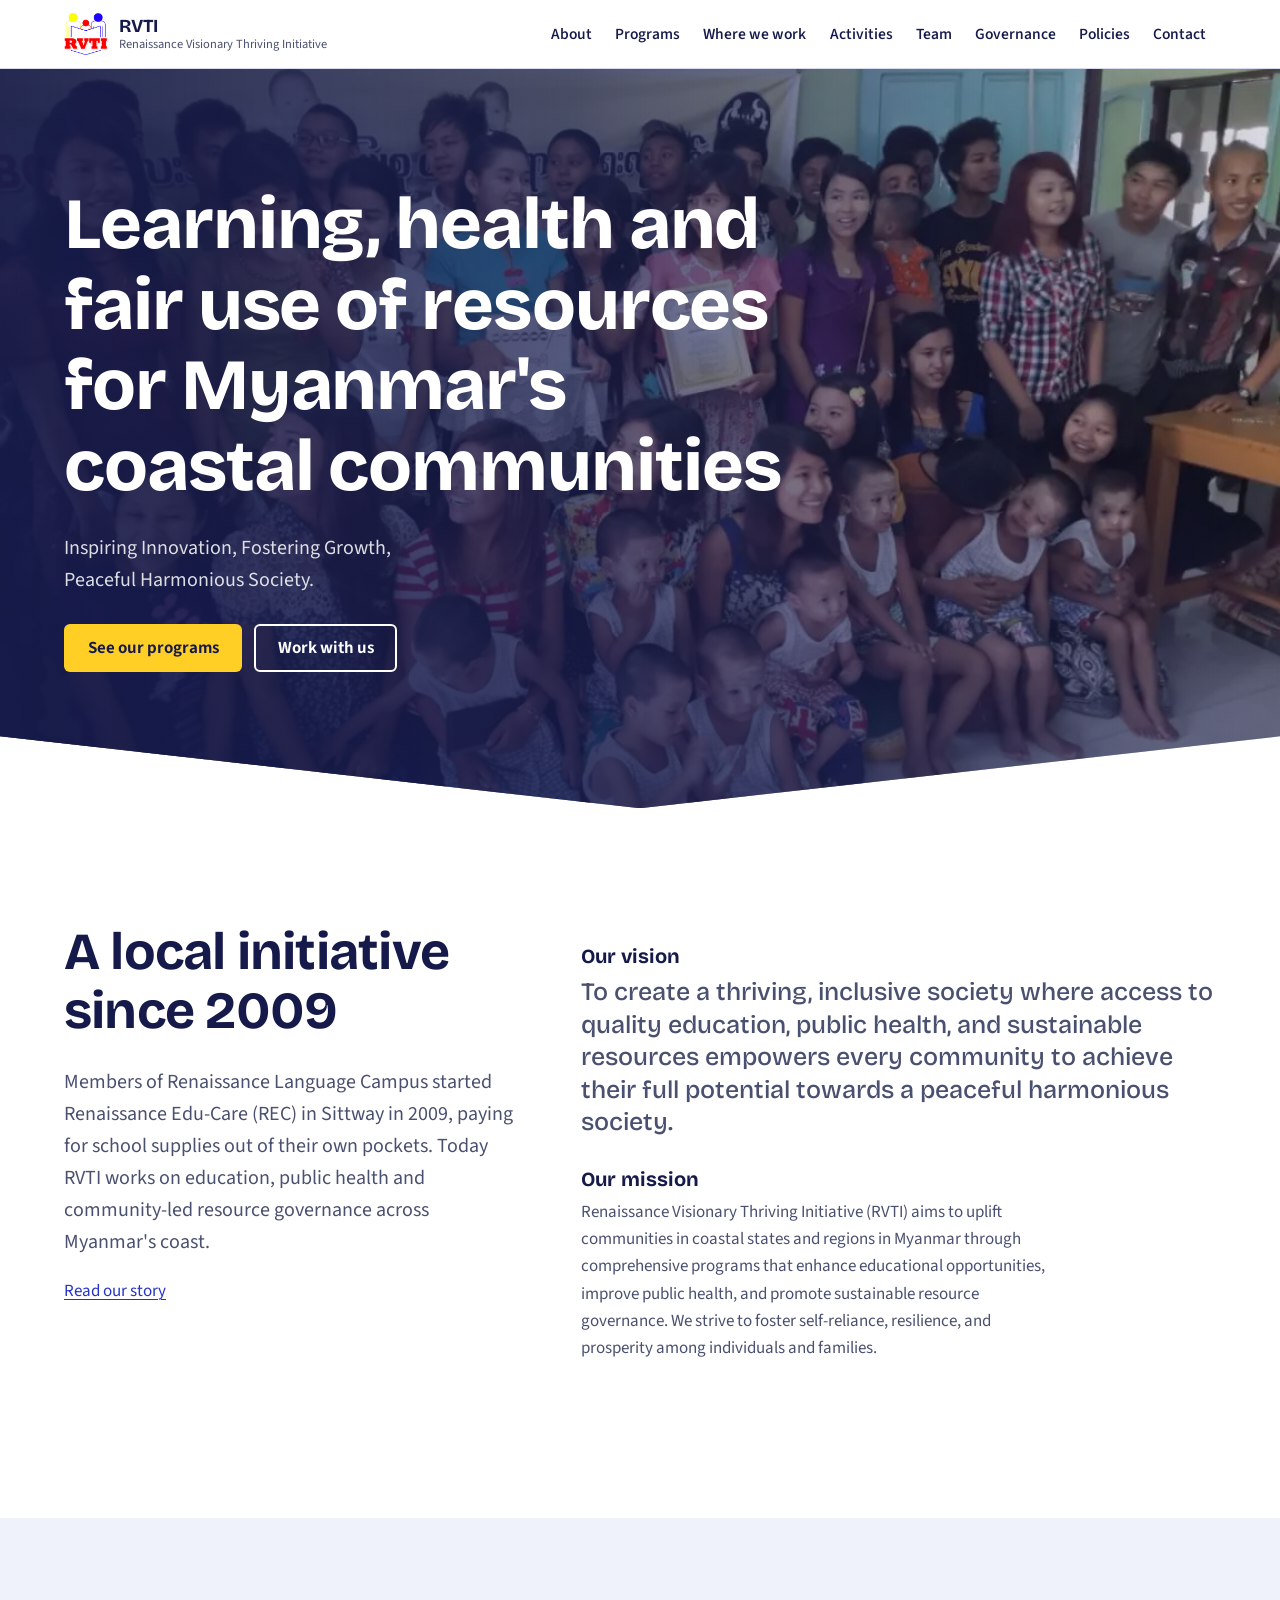
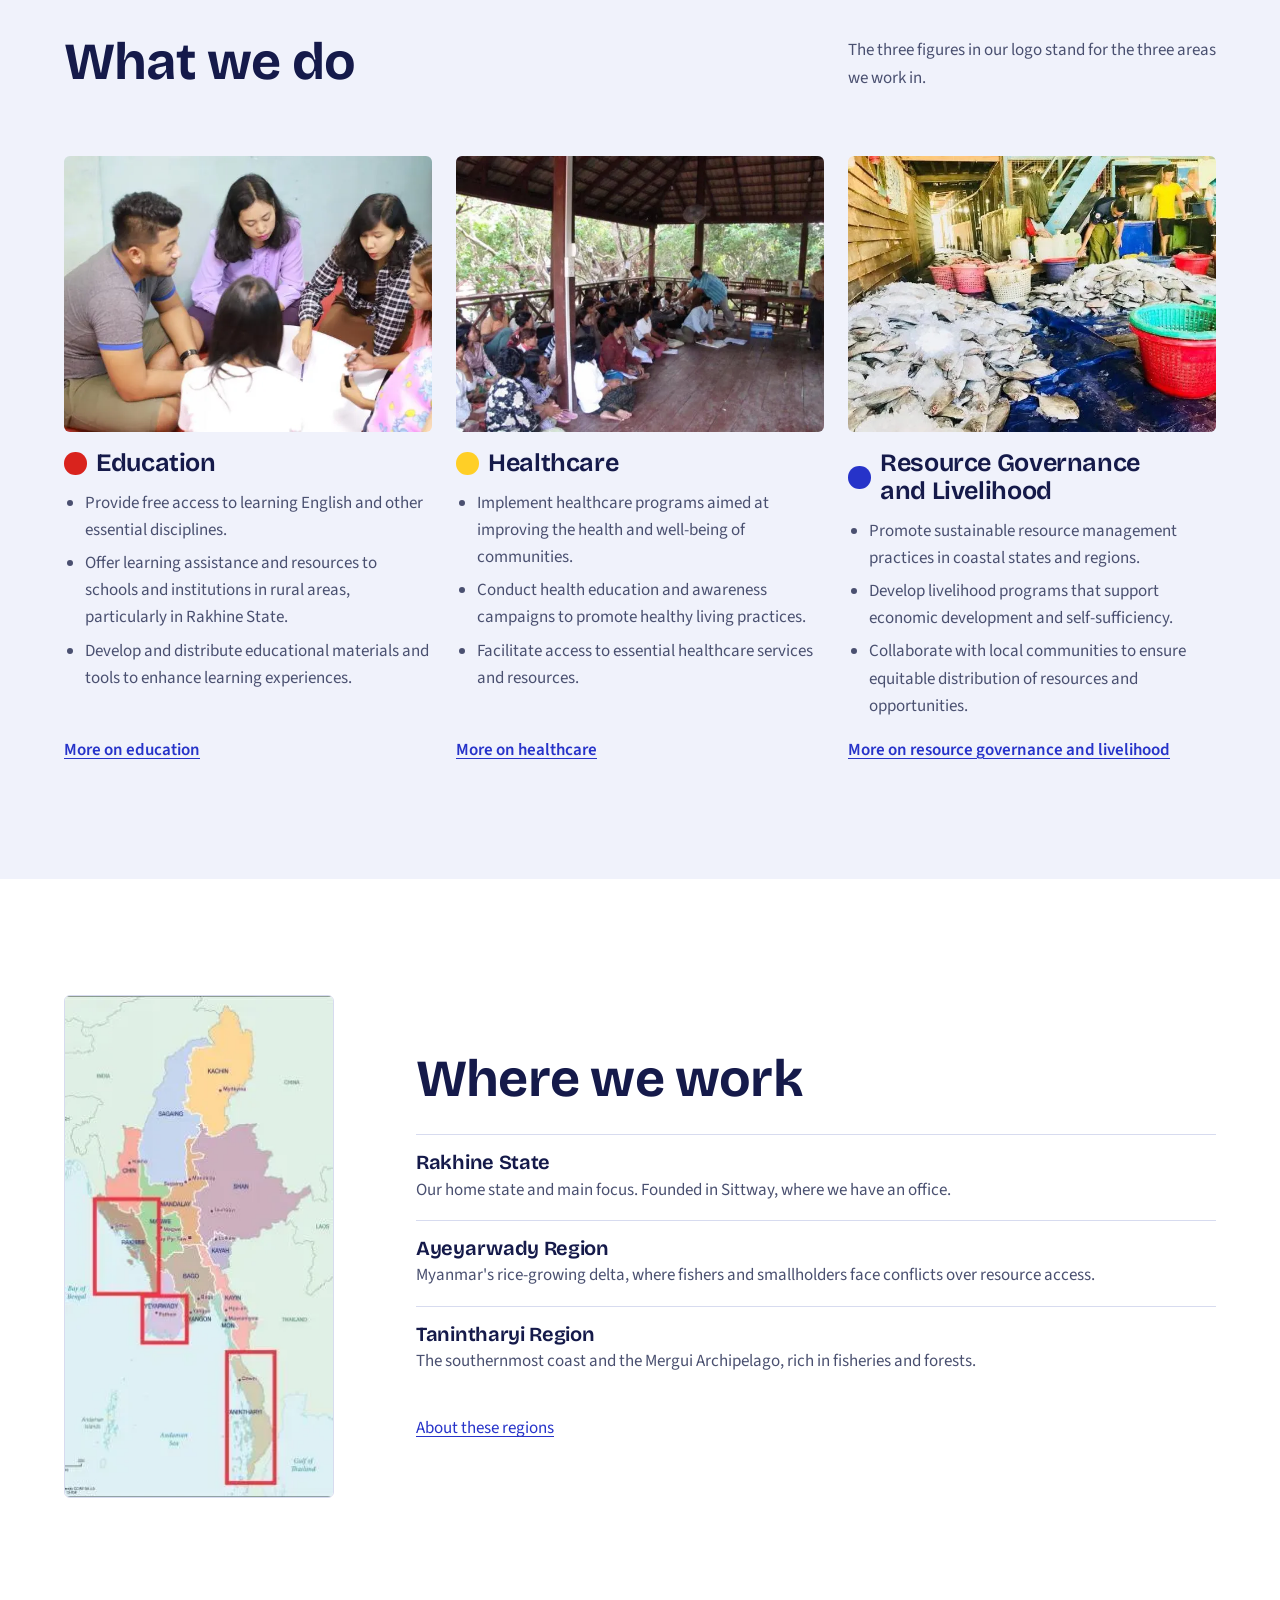
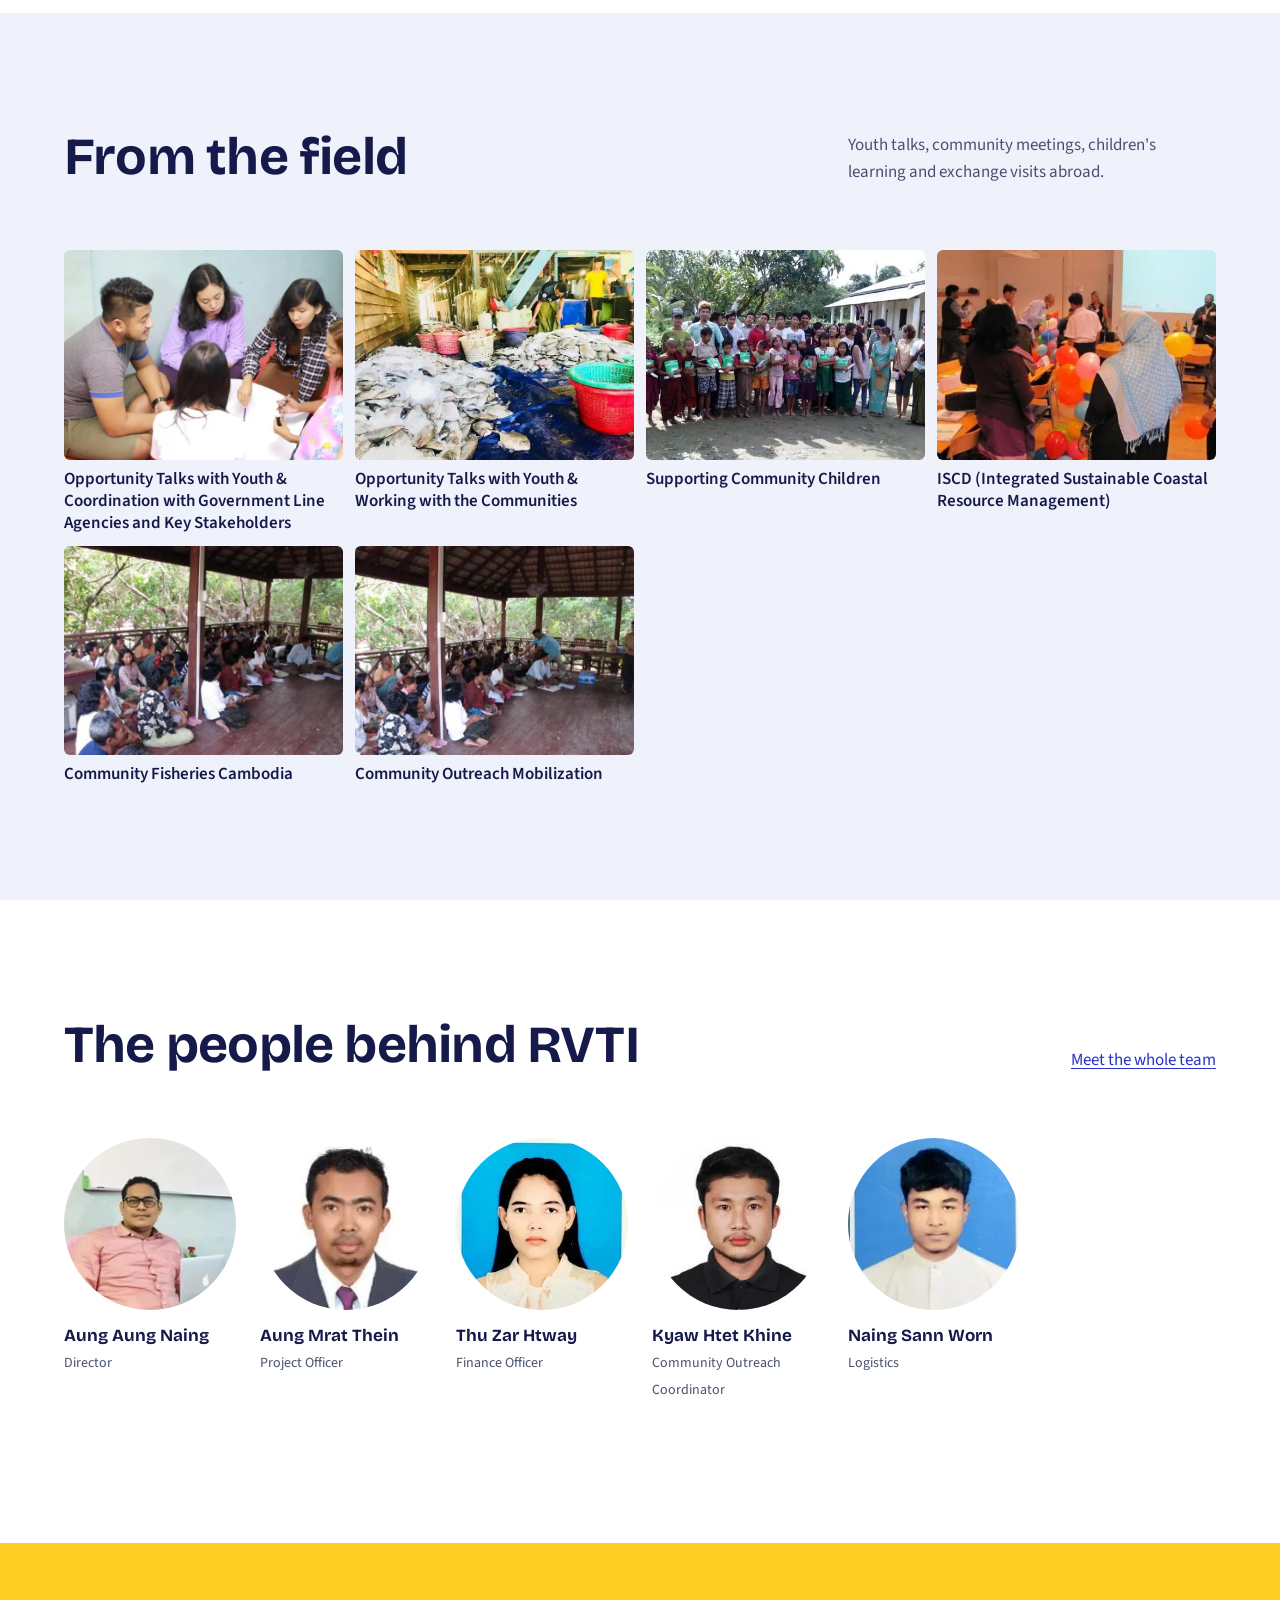
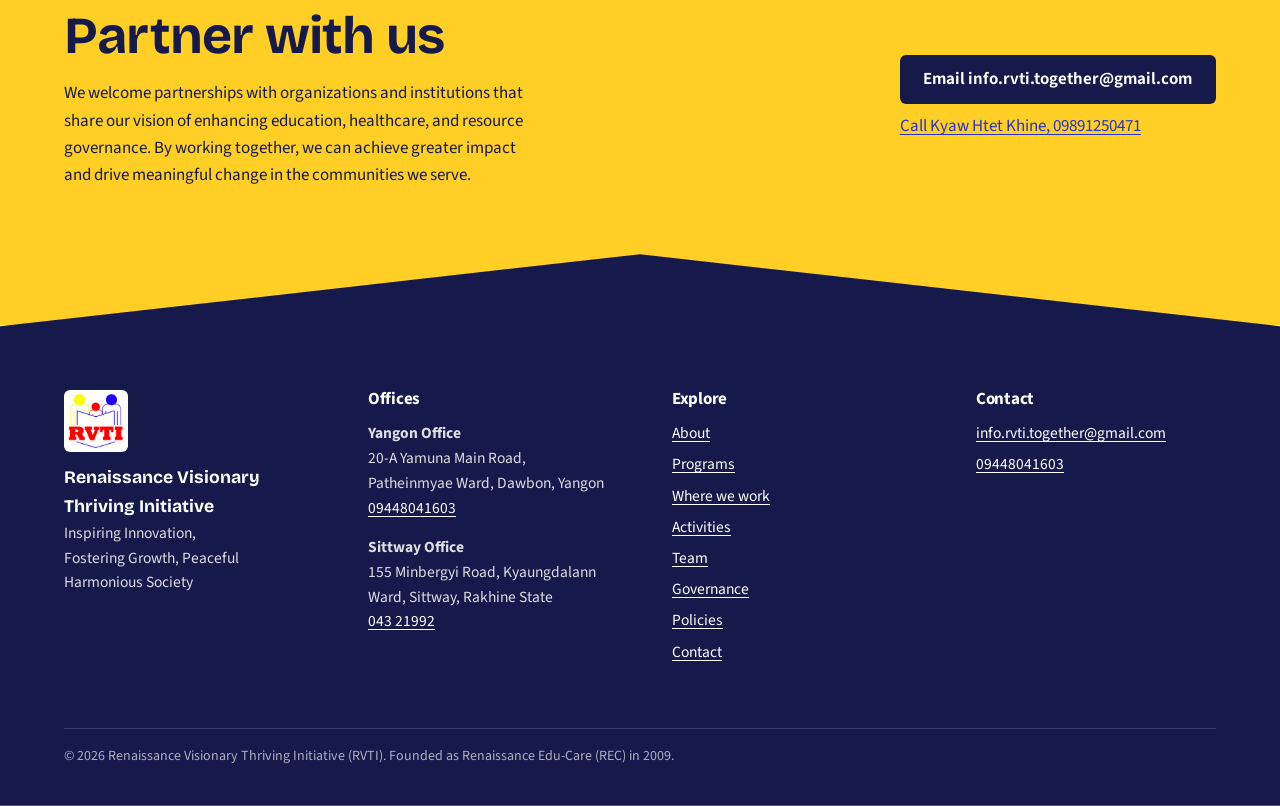
==== commit 244fc09e: "content: new Yangon office address, drop Ponnagyun office, new org email" ====
--- a/index.html
+++ b/index.html
@@ -29,7 +29,7 @@
 <link rel="preload" href="fonts/bricolage-grotesque-latin-wght-normal.woff2" as="font" type="font/woff2" crossorigin>
 <link rel="preload" href="fonts/source-sans-3-latin-wght-normal.woff2" as="font" type="font/woff2" crossorigin>
 <link rel="stylesheet" href="css/style.css">
-<script type="application/ld+json">{"@context": "https://schema.org", "@graph": [{"@type": "NGO", "@id": "https://rvti-mm.org/#organization", "name": "Renaissance Visionary Thriving Initiative", "alternateName": ["RVTI", "Renaissance Edu-Care (REC)"], "url": "https://rvti-mm.org/", "logo": "https://rvti-mm.org/images/logo.png", "image": "https://rvti-mm.org/images/og.jpg", "description": "Renaissance Visionary Thriving Initiative (RVTI) aims to uplift communities in coastal states and regions in Myanmar through comprehensive programs that enhance educational opportunities, improve public health, and promote sustainable resource governance. We strive to foster self-reliance, resilience, and prosperity among individuals and families.", "slogan": "Inspiring Innovation, Fostering Growth, Peaceful Harmonious Society", "foundingDate": "2009", "foundingLocation": {"@type": "Place", "name": "Sittway, Rakhine State, Myanmar"}, "email": "Renaissancers4you@gmail.com", "telephone": "+959448041603", "nonprofitStatus": "Nonprofit", "knowsAbout": ["Education", "Resource Governance", "Health Care"], "address": {"@type": "PostalAddress", "streetAddress": "1297 Zerdigone Street, Mittanyunt Ward", "addressLocality": "Tarmwe Township", "addressRegion": "Yangon", "addressCountry": "MM"}, "areaServed": [{"@type": "AdministrativeArea", "name": "Rakhine State, Myanmar"}, {"@type": "AdministrativeArea", "name": "Ayeyarwady Region, Myanmar"}, {"@type": "AdministrativeArea", "name": "Tanintharyi Region, Myanmar"}], "location": [{"@type": "Place", "name": "RVTI Yangon Office", "telephone": "+959448041603", "address": {"@type": "PostalAddress", "streetAddress": "1297 Zerdigone Street, Mittanyunt Ward, Tarmwe Township, Yangon", "addressCountry": "MM"}}, {"@type": "Place", "name": "RVTI Sittway Office", "telephone": "+954321992", "address": {"@type": "PostalAddress", "streetAddress": "155 Minbargyi Road, Kyaungdalann Ward, Sittway", "addressCountry": "MM"}}, {"@type": "Place", "name": "RVTI Ponnagyun Office", "telephone": "+959756568172", "address": {"@type": "PostalAddress", "streetAddress": "Yangon-Sittway Highway Road, in front of Township GAD Office, Ponnagyun", "addressCountry": "MM"}}], "contactPoint": {"@type": "ContactPoint", "contactType": "community outreach", "name": "Kyaw Htet Khine", "telephone": "+959891250471", "email": "Renaissancers4you@gmail.com", "availableLanguage": ["English", "Burmese"]}}, {"@type": "WebSite", "@id": "https://rvti-mm.org/#website", "url": "https://rvti-mm.org/", "name": "Renaissance Visionary Thriving Initiative", "alternateName": "RVTI", "publisher": {"@id": "https://rvti-mm.org/#organization"}, "inLanguage": "en"}]}</script>
+<script type="application/ld+json">{"@context": "https://schema.org", "@graph": [{"@type": "NGO", "@id": "https://rvti-mm.org/#organization", "name": "Renaissance Visionary Thriving Initiative", "alternateName": ["RVTI", "Renaissance Edu-Care (REC)"], "url": "https://rvti-mm.org/", "logo": "https://rvti-mm.org/images/logo.png", "image": "https://rvti-mm.org/images/og.jpg", "description": "Renaissance Visionary Thriving Initiative (RVTI) aims to uplift communities in coastal states and regions in Myanmar through comprehensive programs that enhance educational opportunities, improve public health, and promote sustainable resource governance. We strive to foster self-reliance, resilience, and prosperity among individuals and families.", "slogan": "Inspiring Innovation, Fostering Growth, Peaceful Harmonious Society", "foundingDate": "2009", "foundingLocation": {"@type": "Place", "name": "Sittway, Rakhine State, Myanmar"}, "email": "info.rvti.together@gmail.com", "telephone": "+959448041603", "nonprofitStatus": "Nonprofit", "knowsAbout": ["Education", "Resource Governance", "Health Care"], "address": {"@type": "PostalAddress", "streetAddress": "20-A Yamuna Main Road, Patheinmyae Ward", "addressLocality": "Dawbon Township", "addressRegion": "Yangon", "addressCountry": "MM"}, "areaServed": [{"@type": "AdministrativeArea", "name": "Rakhine State, Myanmar"}, {"@type": "AdministrativeArea", "name": "Ayeyarwady Region, Myanmar"}, {"@type": "AdministrativeArea", "name": "Tanintharyi Region, Myanmar"}], "location": [{"@type": "Place", "name": "RVTI Yangon Office", "telephone": "+959448041603", "address": {"@type": "PostalAddress", "streetAddress": "20-A Yamuna Main Road, Patheinmyae Ward, Dawbon, Yangon", "addressCountry": "MM"}}, {"@type": "Place", "name": "RVTI Sittway Office", "telephone": "+954321992", "address": {"@type": "PostalAddress", "streetAddress": "155 Minbergyi Road, Kyaungdalann Ward, Sittway, Rakhine State", "addressCountry": "MM"}}], "contactPoint": {"@type": "ContactPoint", "contactType": "community outreach", "name": "Kyaw Htet Khine", "telephone": "+959891250471", "email": "info.rvti.together@gmail.com", "availableLanguage": ["English", "Burmese"]}}, {"@type": "WebSite", "@id": "https://rvti-mm.org/#website", "url": "https://rvti-mm.org/", "name": "Renaissance Visionary Thriving Initiative", "alternateName": "RVTI", "publisher": {"@id": "https://rvti-mm.org/#organization"}, "inLanguage": "en"}]}</script>
 </head>
 <body>
 <a class="skip" href="#main">Skip to content</a>
@@ -106,7 +106,7 @@
     <div>
       <h2 id="where-title">Where we work</h2>
       <ul class="region-list">
-        <li><h3>Rakhine State</h3><p>Our home state and main focus. Founded in Sittway; offices in Sittway and Ponnagyun.</p></li><li><h3>Ayeyarwady Region</h3><p>Myanmar's rice-growing delta, where fishers and smallholders face conflicts over resource access.</p></li><li><h3>Tanintharyi Region</h3><p>The southernmost coast and the Mergui Archipelago, rich in fisheries and forests.</p></li>
+        <li><h3>Rakhine State</h3><p>Our home state and main focus. Founded in Sittway, where we have an office.</p></li><li><h3>Ayeyarwady Region</h3><p>Myanmar's rice-growing delta, where fishers and smallholders face conflicts over resource access.</p></li><li><h3>Tanintharyi Region</h3><p>The southernmost coast and the Mergui Archipelago, rich in fisheries and forests.</p></li>
       </ul>
       <a href="where-we-work.html">About these regions</a>
     </div>
@@ -143,7 +143,7 @@
       <p>We welcome partnerships with organizations and institutions that share our vision of enhancing education, healthcare, and resource governance. By working together, we can achieve greater impact and drive meaningful change in the communities we serve.</p>
     </div>
     <div class="partner-links">
-      <a class="btn btn-primary" href="mailto:Renaissancers4you@gmail.com">Email Renaissancers4you@gmail.com</a>
+      <a class="btn btn-primary" href="mailto:info.rvti.together@gmail.com">Email info.rvti.together@gmail.com</a>
       <a href="tel:+959891250471">Call Kyaw Htet Khine, 09891250471</a>
     </div>
   </div>
@@ -157,10 +157,10 @@
         <strong>Renaissance Visionary Thriving Initiative</strong>
         <p>Inspiring Innovation, Fostering Growth, Peaceful Harmonious Society</p>
       </div>
-      <div><h2>Offices</h2><address><strong>Yangon Office</strong><br>1297 Zerdigone Street, Mittanyunt Ward, Tarmwe Township, Yangon<br><a href="tel:+959448041603">09448041603</a></address><address><strong>Sittway Office</strong><br>155 Minbargyi Road, Kyaungdalann Ward, Sittway<br><a href="tel:+954321992">043 21992</a></address><address><strong>Ponnagyun Office</strong><br>Yangon-Sittway Highway Road, in front of Township GAD Office, Ponnagyun<br><a href="tel:+959756568172">09756568172</a></address></div>
+      <div><h2>Offices</h2><address><strong>Yangon Office</strong><br>20-A Yamuna Main Road, Patheinmyae Ward, Dawbon, Yangon<br><a href="tel:+959448041603">09448041603</a></address><address><strong>Sittway Office</strong><br>155 Minbergyi Road, Kyaungdalann Ward, Sittway, Rakhine State<br><a href="tel:+954321992">043 21992</a></address></div>
       <div><h2>Explore</h2><ul><li><a href="about.html">About</a></li><li><a href="programs.html">Programs</a></li><li><a href="where-we-work.html">Where we work</a></li><li><a href="activities.html">Activities</a></li><li><a href="team.html">Team</a></li><li><a href="governance.html">Governance</a></li><li><a href="policies.html">Policies</a></li><li><a href="contact.html">Contact</a></li></ul></div>
       <div><h2>Contact</h2><ul>
-        <li><a href="mailto:Renaissancers4you@gmail.com">Renaissancers4you@gmail.com</a></li>
+        <li><a href="mailto:info.rvti.together@gmail.com">info.rvti.together@gmail.com</a></li>
         <li><a href="tel:+959448041603">09448041603</a></li>
       </ul></div>
     </div>
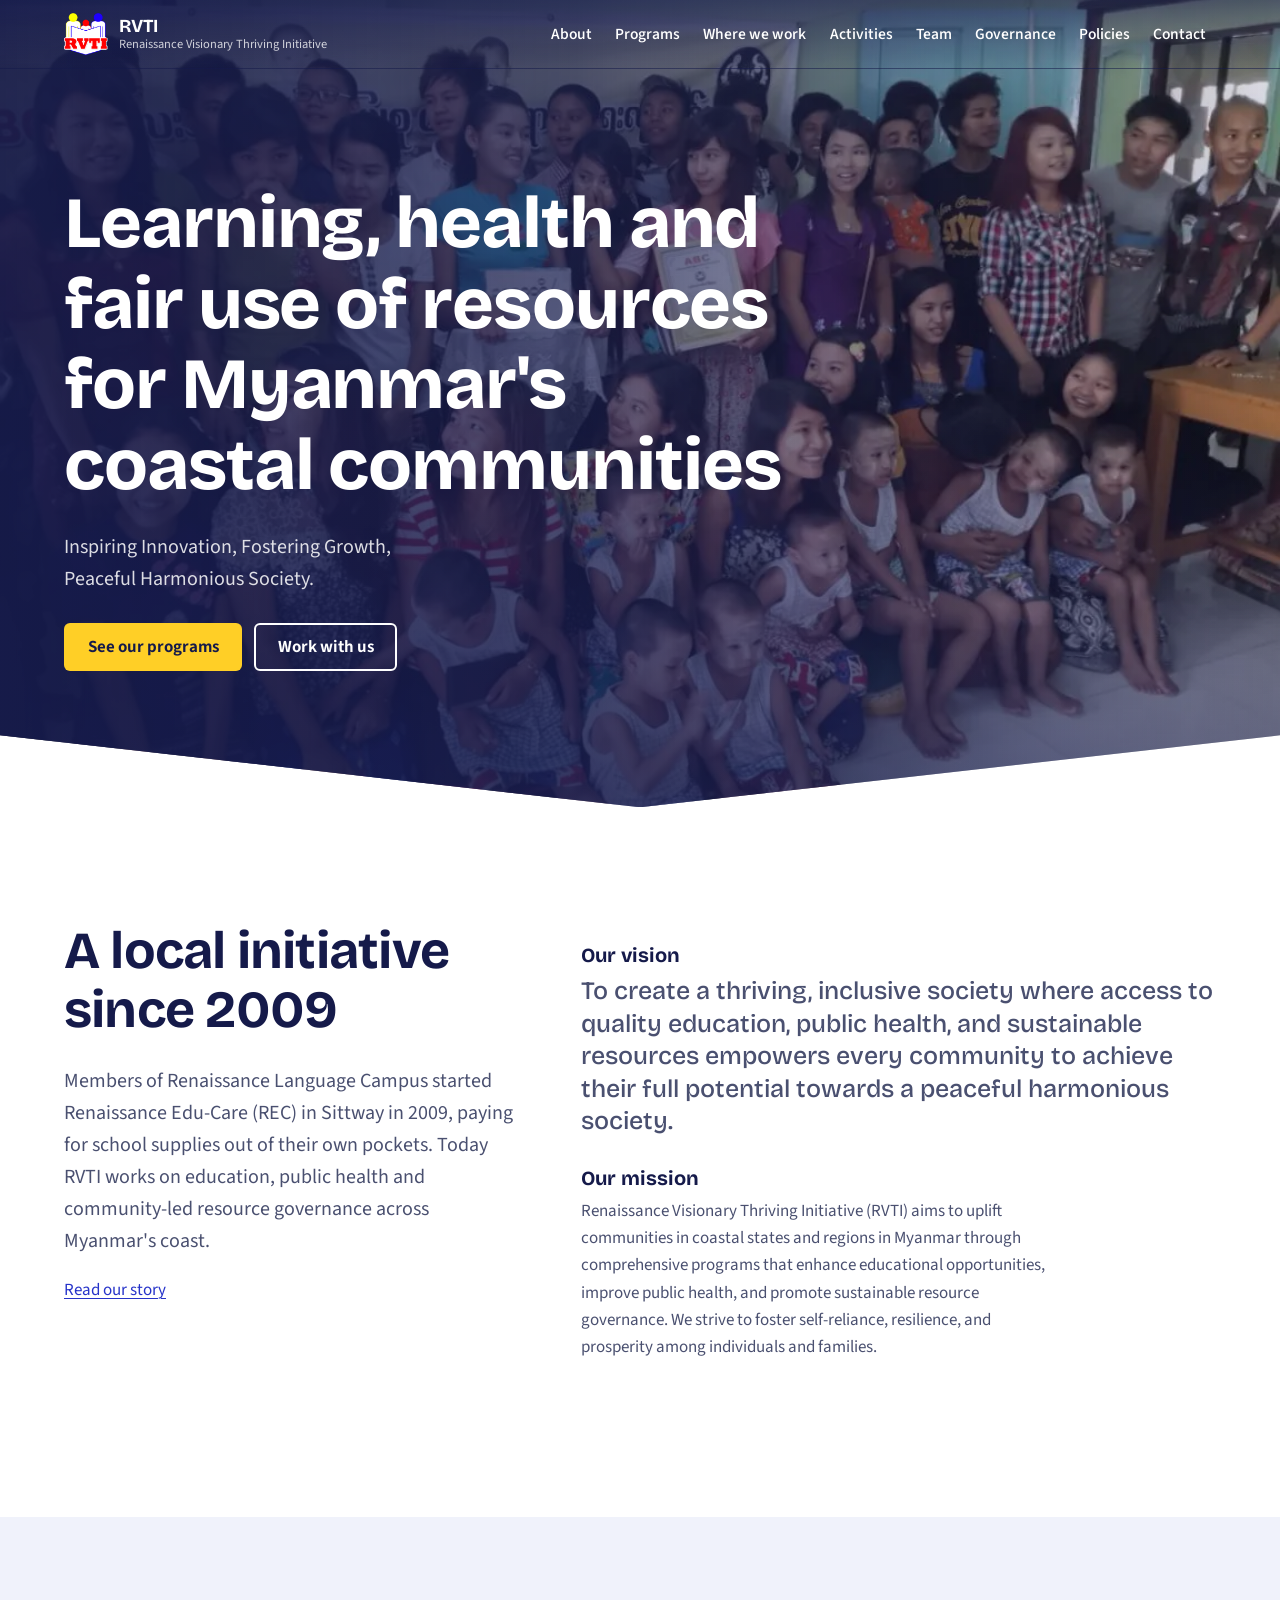
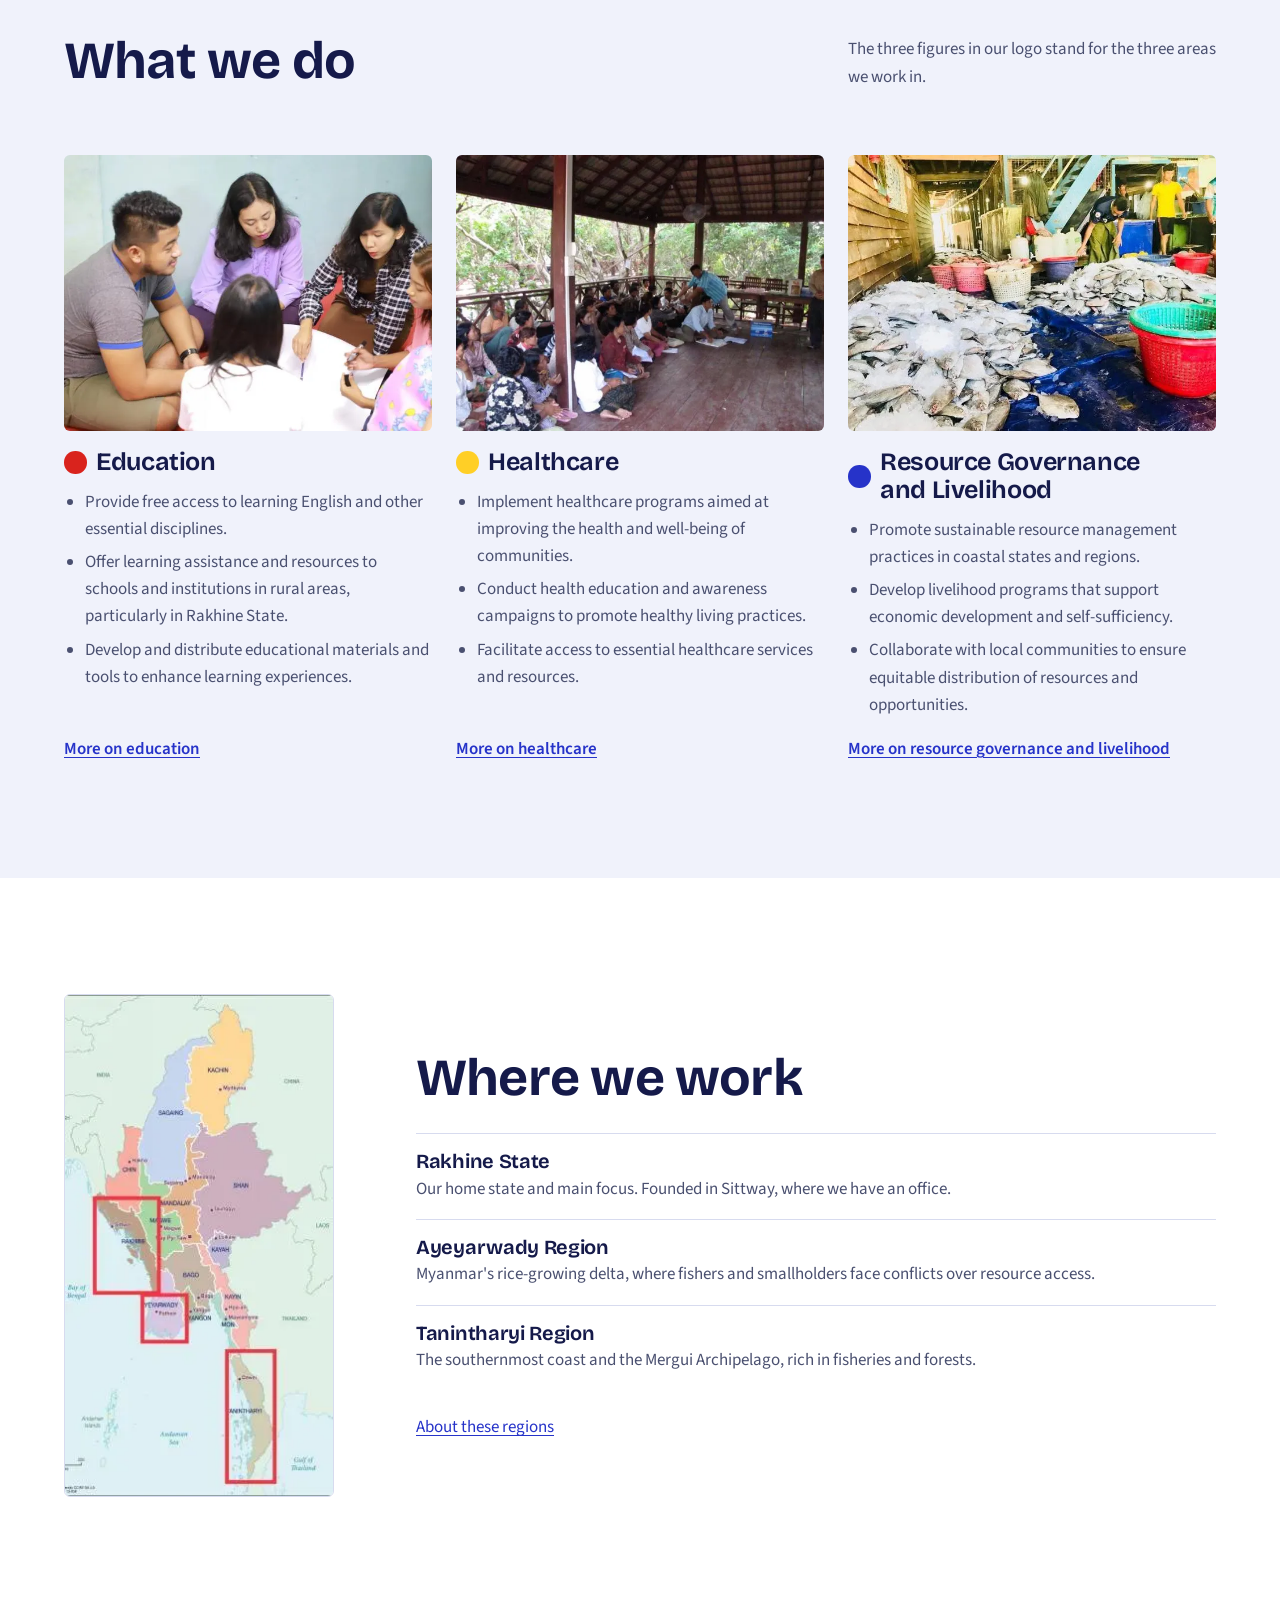
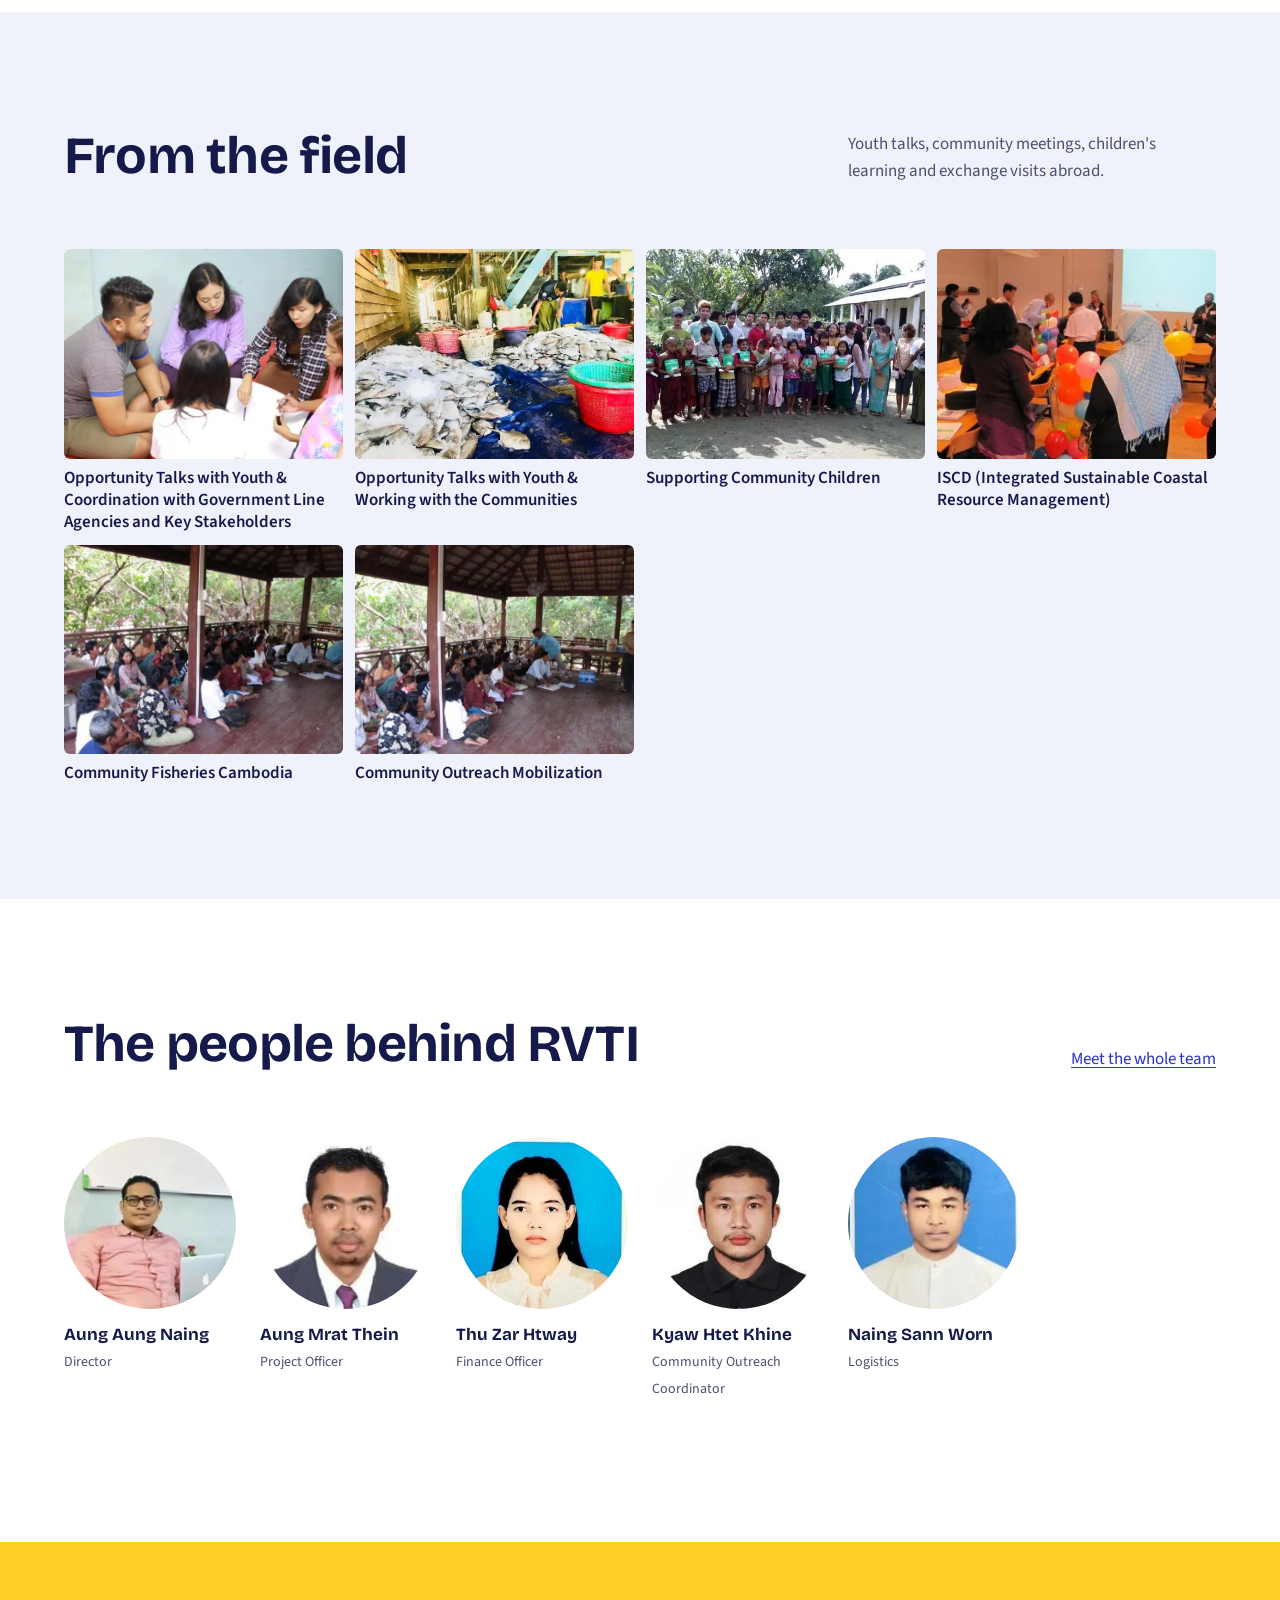
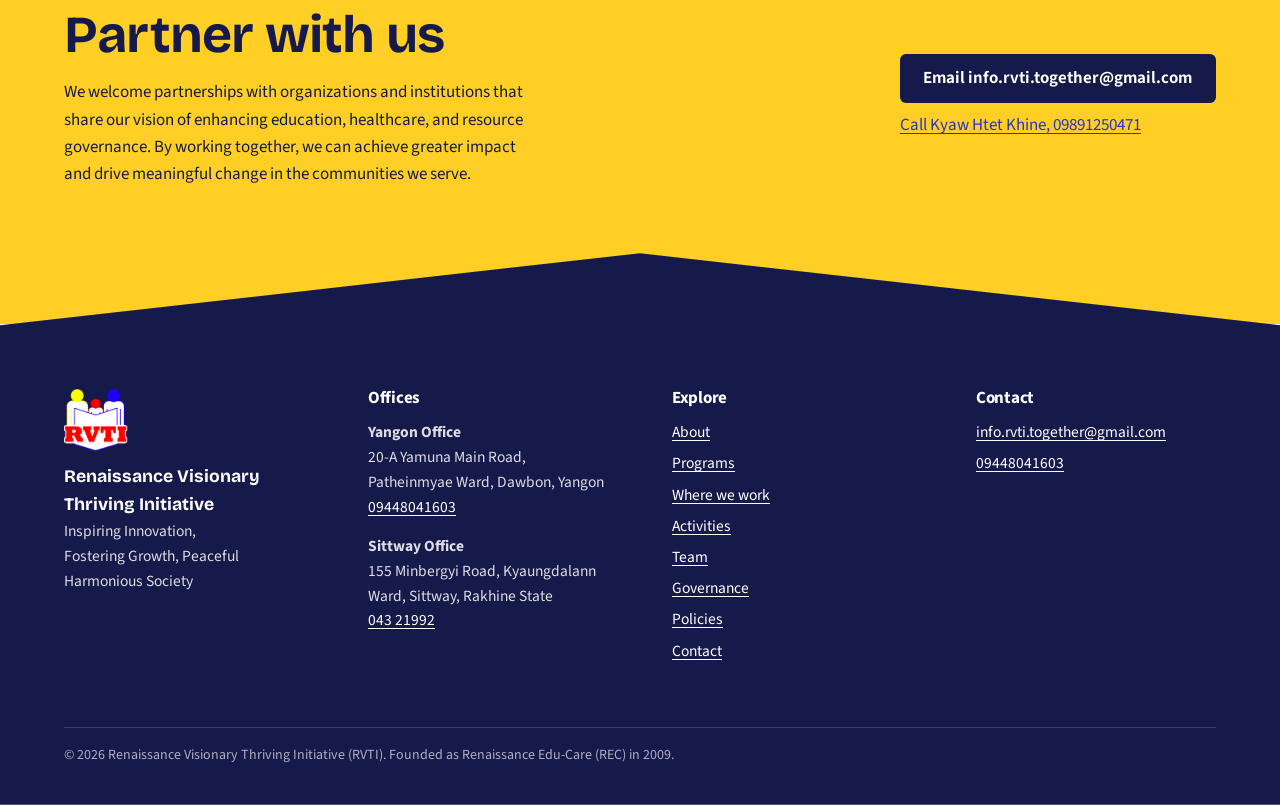
==== commit 2d0c4e94: "feat(header): fixed nav, transparent over hero at page top" ====
--- a/index.html
+++ b/index.html
@@ -46,6 +46,7 @@
     </details>
   </div>
 </header>
+<script>{const h=document.querySelector(".site-header"),t=()=>h.classList.toggle("at-top",scrollY<16);t();addEventListener("scroll",t,{passive:true})}</script>
 <main id="main">
 <section class="hero" aria-labelledby="hero-title">
   <img src="images/activities/supporting-community-children-2.webp" alt="Children holding certificates with RVTI volunteers at a community learning event" width="1152" height="864" fetchpriority="high" decoding="async">
--- a/css/style.css
+++ b/css/style.css
@@ -57,11 +57,12 @@
   --measure: 68ch;
   --radius: 6px;
   --fold: clamp(28px, 6vw, 72px); /* depth of the open-book chevron */
+  --header-h: 4.25rem; /* fixed header height; first section pads by this */
 }
 
 /* ---------- Base ---------- */
 *, *::before, *::after { box-sizing: border-box; }
-html { -webkit-text-size-adjust: 100%; scroll-behavior: smooth; scroll-padding-top: 5rem; }
+html { -webkit-text-size-adjust: 100%; scroll-behavior: smooth; scroll-padding-top: calc(var(--header-h) + 1rem); }
 @media (prefers-reduced-motion: reduce) { html { scroll-behavior: auto; } }
 body {
   margin: 0;
@@ -123,12 +124,26 @@
 
 /* ---------- Header ---------- */
 .site-header {
-  position: sticky; top: 0; z-index: 30;
+  position: fixed; top: 0; left: 0; right: 0; z-index: 30;
   background: rgb(255 255 255 / 0.96);
   backdrop-filter: saturate(1.4) blur(8px);
   border-bottom: 1px solid var(--line);
 }
-.site-header .wrap { display: flex; align-items: center; justify-content: space-between; gap: 1rem; min-height: 4.25rem; }
+.site-header, .site-header .brand, .site-header .nav-desktop a, .site-header .brand-name span, .nav-mobile summary {
+  transition: background-color 0.25s, border-color 0.25s, color 0.25s;
+}
+@media (prefers-reduced-motion: reduce) { .site-header, .site-header * { transition: none !important; } }
+/* at the top of the page the header floats over the dark hero / page head */
+.site-header.at-top:not(:has(.nav-mobile[open])) {
+  background: linear-gradient(rgb(21 26 74 / 0.55), transparent);
+  border-bottom-color: transparent;
+  backdrop-filter: none;
+}
+.site-header.at-top:not(:has(.nav-mobile[open])) :is(.brand, .nav-desktop a, .nav-mobile summary) { color: #fff; }
+.site-header.at-top:not(:has(.nav-mobile[open])) .brand-name span { color: rgb(255 255 255 / 0.78); }
+.site-header.at-top:not(:has(.nav-mobile[open])) .nav-desktop a:hover { background: rgb(255 255 255 / 0.14); }
+.site-header.at-top:not(:has(.nav-mobile[open])) .nav-mobile summary { border-color: rgb(255 255 255 / 0.5); }
+.site-header .wrap { display: flex; align-items: center; justify-content: space-between; gap: 1rem; min-height: var(--header-h); }
 .brand { display: flex; align-items: center; gap: 0.7rem; text-decoration: none; color: var(--ink); }
 .brand img { width: 44px; height: auto; }
 .brand-name { display: flex; flex-direction: column; line-height: 1.15; }
@@ -148,7 +163,7 @@
 .nav-mobile { display: none; position: relative; }
 .nav-mobile summary {
   list-style: none; cursor: pointer; display: flex; align-items: center; gap: 0.4rem;
-  padding: 0.5rem 0.8rem; border: 1px solid var(--line); border-radius: var(--radius); font-weight: 600;
+  padding: 0.5rem 0.8rem; border: 1px solid var(--line); border-radius: var(--radius); font-weight: 600; color: var(--ink);
 }
 .nav-mobile summary::-webkit-details-marker { display: none; }
 .nav-mobile ul {
@@ -172,7 +187,7 @@
   min-height: min(88vh, 46rem);
   display: flex;
   align-items: flex-end;
-  padding: var(--space-xl) 0 calc(var(--space-l) + var(--fold));
+  padding: calc(var(--space-xl) + var(--header-h)) 0 calc(var(--space-l) + var(--fold));
   /* bottom edge folds like the open book in the logo */
   clip-path: polygon(0 0, 100% 0, 100% calc(100% - var(--fold)), 50% 100%, 0 calc(100% - var(--fold)));
 }
@@ -249,14 +264,46 @@
   font-family: var(--font-display); font-size: var(--step-3); font-weight: 700; border: 1px solid var(--line);
 }
 
-.member { display: grid; gap: var(--space-m); padding-block: var(--space-l); border-top: 1px solid var(--line); }
-.member:first-of-type { border-top: 0; }
-@media (min-width: 760px) { .member { grid-template-columns: 12rem 1fr; } }
-.member .photo { width: 12rem; max-width: 60vw; }
+.team-grid {
+  list-style: none; padding: 0; margin: 0;
+  display: grid; gap: var(--space-l) var(--space-m); grid-auto-flow: dense;
+  grid-template-columns: repeat(auto-fill, minmax(15rem, 1fr));
+}
+.member { margin: 0; display: grid; align-content: start; }
+.member .photo { margin-bottom: 1rem; }
 .member .photo img, .member .photo .initials { width: 100%; border-radius: var(--radius); aspect-ratio: 4/5; object-position: top; }
-.member h2 { font-size: var(--step-3); margin-bottom: 0.15em; }
-.member .role { color: var(--red); font-weight: 650; margin-bottom: 1rem; }
-.member .note { color: var(--muted); }
+.member h2 { font-size: var(--step-2); margin-bottom: 0.1em; }
+.member .role { color: var(--red); font-weight: 650; margin-bottom: 0.6rem; }
+.member .note, .member .summary { color: var(--muted); font-size: 0.98rem; margin-bottom: 0.6rem; }
+.bio-btn {
+  font: inherit; font-weight: 600; color: var(--blue); background: none; border: 0; padding: 0;
+  cursor: pointer; width: fit-content; text-decoration: underline; text-underline-offset: 0.2em;
+}
+.bio-btn:hover { text-decoration-thickness: 2px; }
+
+/* ---------- Bio modal ---------- */
+.bio-modal {
+  width: min(46rem, 100% - 2rem); max-height: min(88vh, 52rem);
+  padding: 0; border: 0; border-radius: var(--radius); color: var(--ink);
+  box-shadow: 0 24px 64px rgb(21 26 74 / 0.3);
+}
+.bio-modal::backdrop { background: rgb(21 26 74 / 0.6); }
+.bio-modal header {
+  position: sticky; top: 0; z-index: 1; display: flex; align-items: center; gap: var(--space-m);
+  background: var(--mist); padding: var(--space-m); border-bottom: 1px solid var(--line);
+}
+.bio-modal header img { width: 5.5rem; aspect-ratio: 1; border-radius: 50%; object-position: top; flex: none; }
+.bio-modal h2 { font-size: var(--step-2); margin: 0; }
+.bio-modal .role { color: var(--red); font-weight: 650; margin: 0.2rem 0 0; }
+.bio-modal .close {
+  margin-left: auto; align-self: start; flex: none; width: 2.5rem; height: 2.5rem;
+  border: 1px solid var(--line); border-radius: 50%; background: var(--paper);
+  font-size: 1.4rem; line-height: 1; color: var(--ink); cursor: pointer;
+}
+.bio-modal .close:hover { border-color: var(--ink); }
+.bio-modal .bio { padding: var(--space-m); }
+.bio-modal .bio p:last-child { margin-bottom: 0; }
+body:has(dialog[open]) { overflow: hidden; }
 
 /* ---------- Partner band ---------- */
 .partner { background: var(--yellow); padding-block: var(--space-l); }
@@ -269,7 +316,7 @@
 .partner-links { display: flex; flex-direction: column; gap: 0.6rem; }
 
 /* ---------- Page header (inner pages) ---------- */
-.page-head { background: var(--ink); color: #fff; padding: var(--space-l) 0 calc(var(--space-l) + var(--fold) * 0.6);
+.page-head { background: var(--ink); color: #fff; padding: calc(var(--space-l) + var(--header-h)) 0 calc(var(--space-l) + var(--fold) * 0.6);
   clip-path: polygon(0 0, 100% 0, 100% calc(100% - var(--fold) * 0.6), 50% 100%, 0 calc(100% - var(--fold) * 0.6)); }
 .page-head h1 { font-size: var(--step-4); margin-bottom: 0.3em; }
 .page-head p { color: rgb(255 255 255 / 0.82); font-size: var(--step-1); max-width: 56ch; margin: 0; }
@@ -371,7 +418,7 @@
 }
 .site-footer a { color: #fff; }
 .footer-grid { display: grid; gap: var(--space-l); grid-template-columns: repeat(auto-fit, minmax(14rem, 1fr)); margin-bottom: var(--space-l); }
-.footer-brand img { width: 64px; background: #fff; border-radius: var(--radius); padding: 4px; margin-bottom: 0.75rem; }
+.footer-brand img { width: 64px; margin-bottom: 0.75rem; }
 .footer-brand strong { display: block; color: #fff; font-family: var(--font-display); font-size: 1.1rem; }
 .site-footer h2 { font-size: var(--step-0); font-family: var(--font-body); font-weight: 700; color: #fff; margin-bottom: 0.75rem; }
 .site-footer ul { list-style: none; padding: 0; margin: 0; }
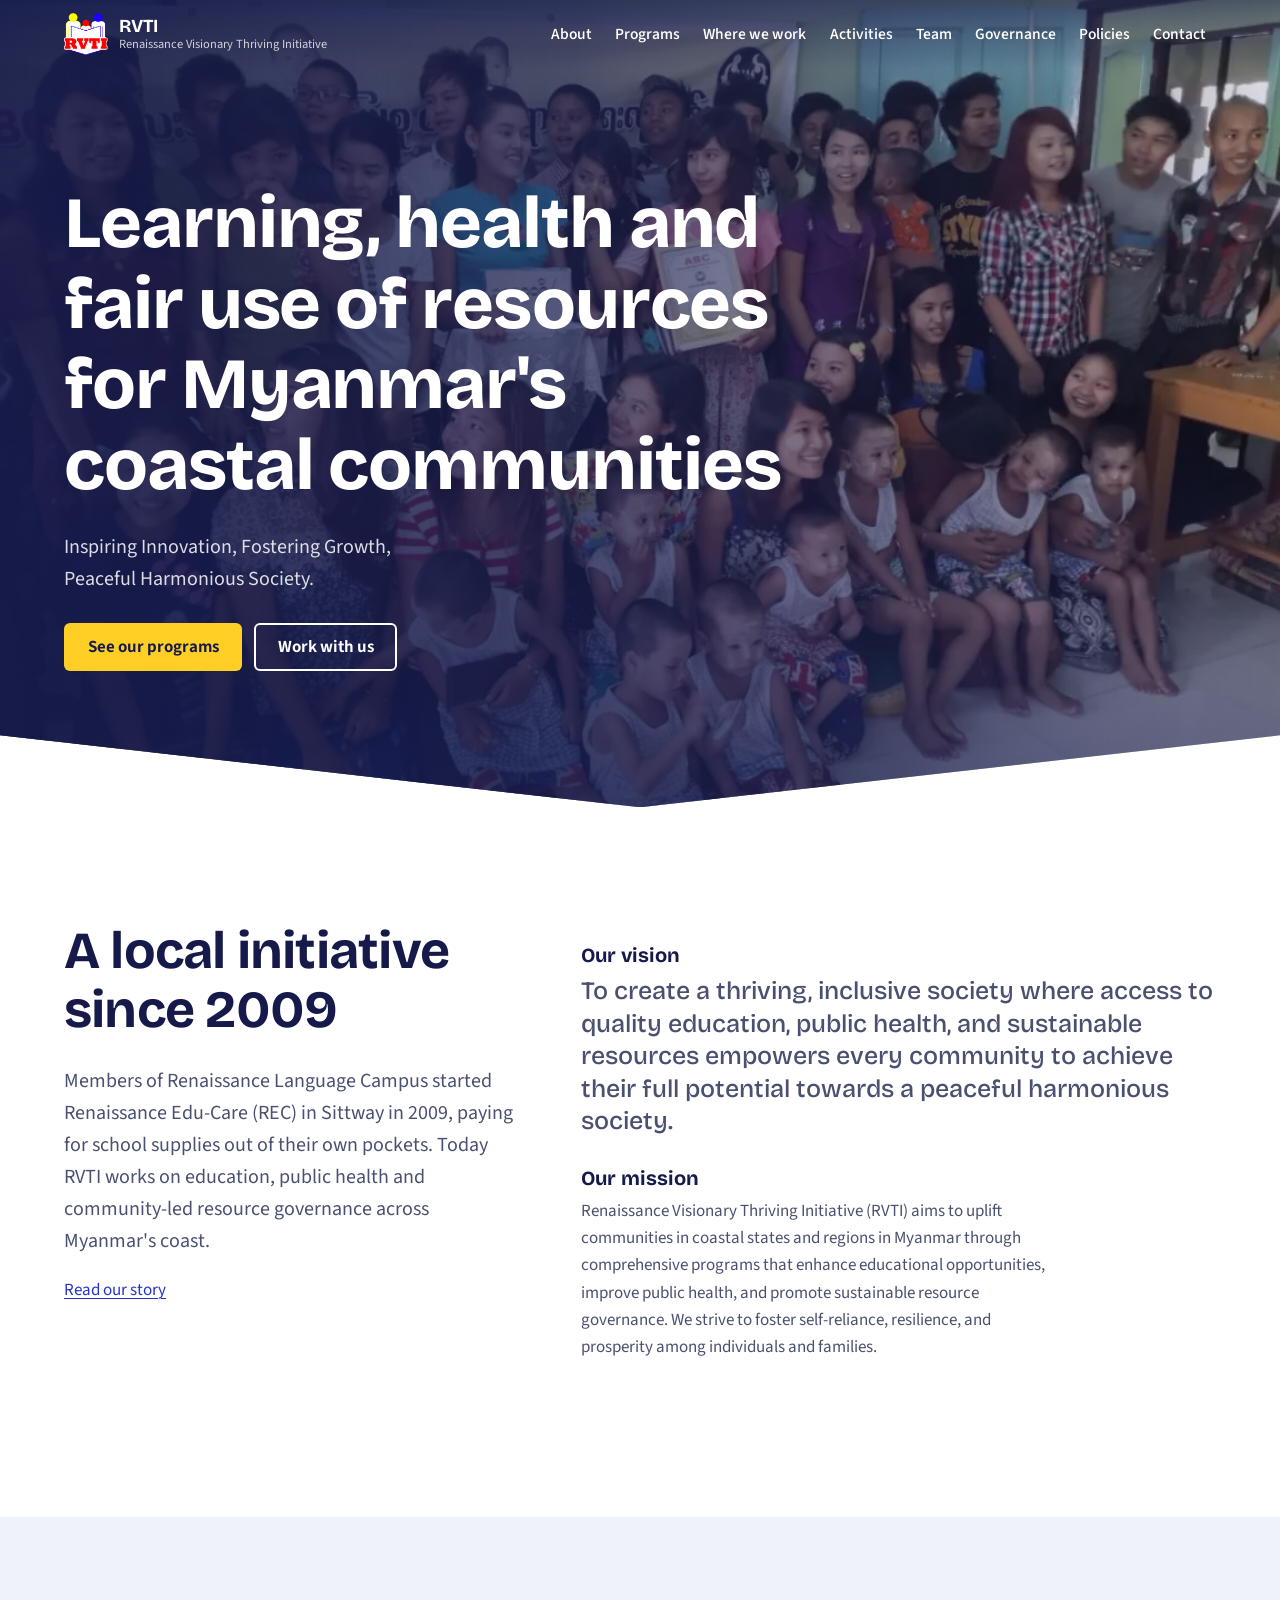
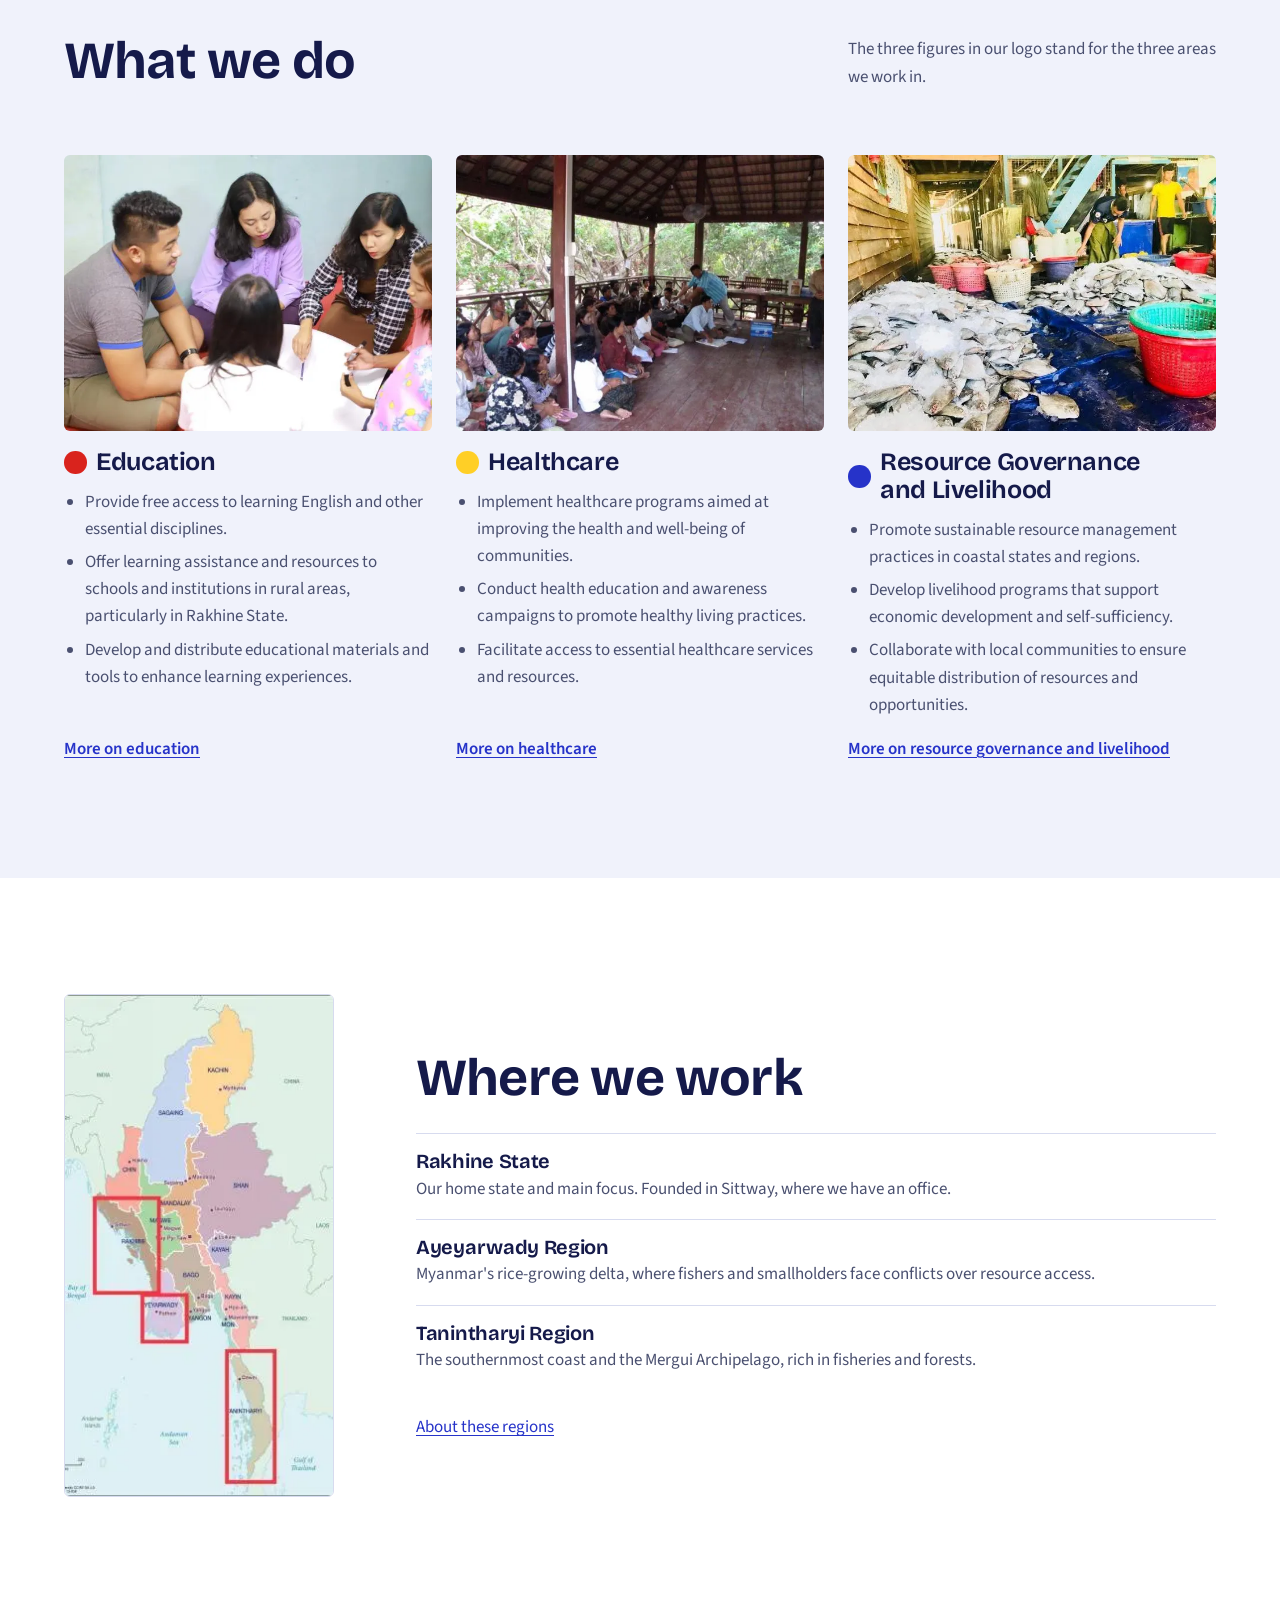
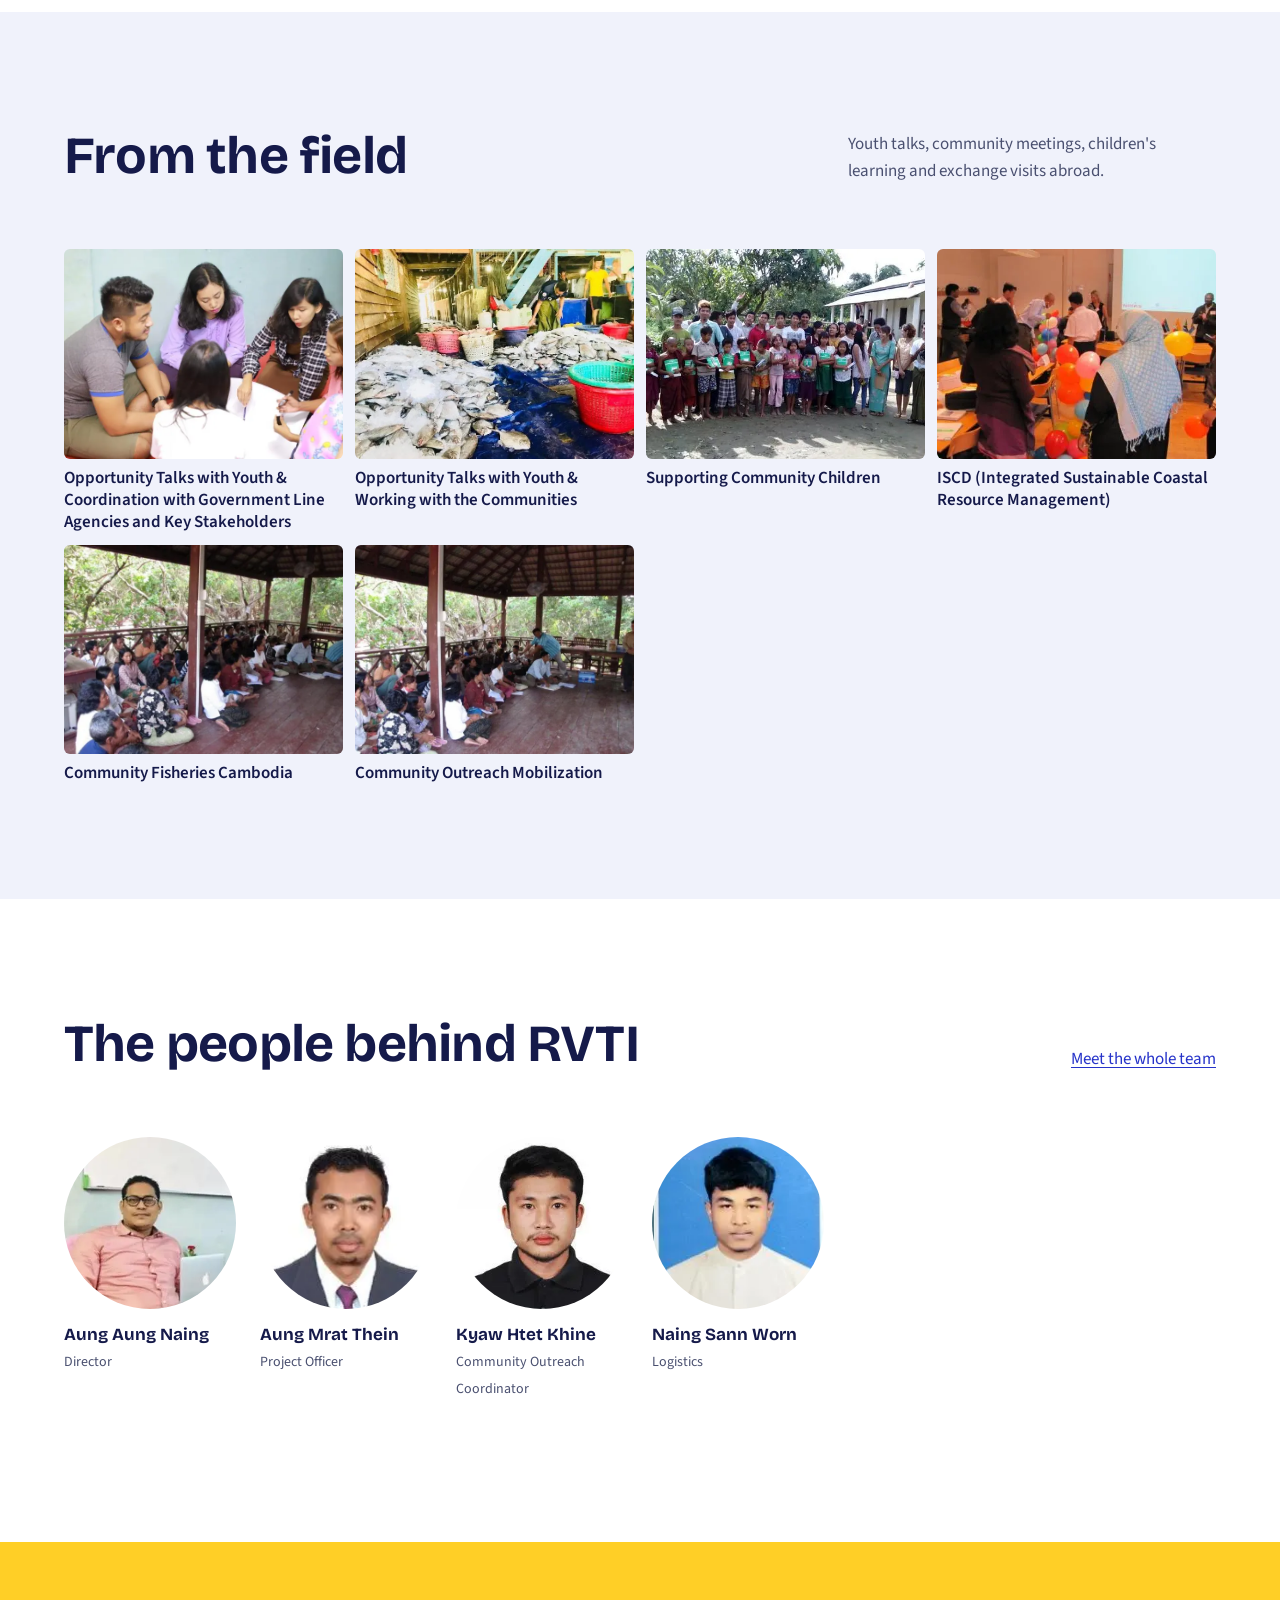
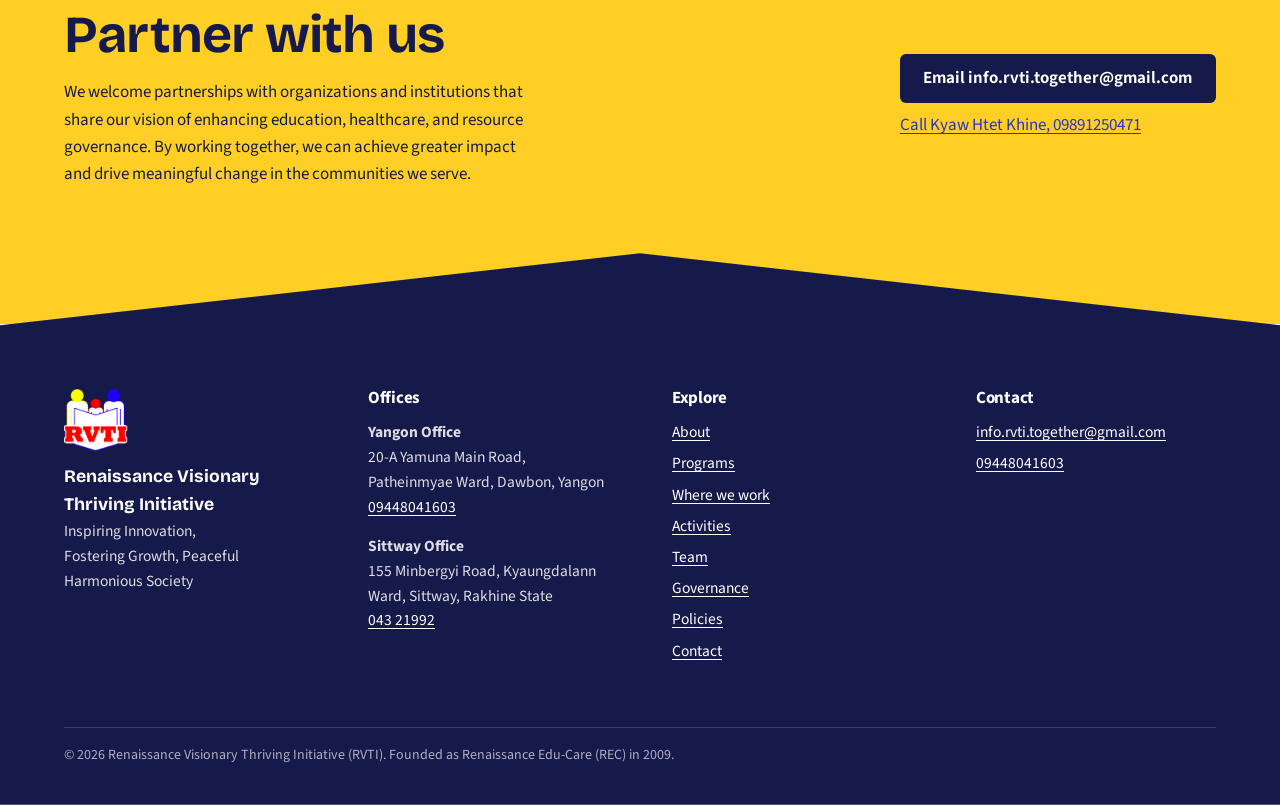
==== commit c49050a8: "content: remove Thu Zar Htway" ====
--- a/index.html
+++ b/index.html
@@ -46,7 +46,7 @@
     </details>
   </div>
 </header>
-<script>{const h=document.querySelector(".site-header"),t=()=>h.classList.toggle("at-top",scrollY<16);t();addEventListener("scroll",t,{passive:true})}</script>
+<script>{const h=document.querySelector(".site-header"),t=()=>h.classList.toggle("scrolled",scrollY>=16);t();addEventListener("scroll",t,{passive:true})}</script>
 <main id="main">
 <section class="hero" aria-labelledby="hero-title">
   <img src="images/activities/supporting-community-children-2.webp" alt="Children holding certificates with RVTI volunteers at a community learning event" width="1152" height="864" fetchpriority="high" decoding="async">
@@ -133,7 +133,7 @@
       <p><a href="team.html">Meet the whole team</a></p>
     </div>
     <ul class="people">
-      <li><img src="images/team/aung-aung-naing.webp" alt="Portrait of Aung Aung Naing, Director" width="255" height="361" loading="lazy" decoding="async"><strong>Aung Aung Naing</strong><span>Director</span></li><li><img src="images/team/aung-mrat-thein.webp" alt="Portrait of Aung Mrat Thein, Project Officer" width="171" height="171" loading="lazy" decoding="async"><strong>Aung Mrat Thein</strong><span>Project Officer</span></li><li><img src="images/team/thu-zar-htway.webp" alt="Portrait of Thu Zar Htway, Finance Officer" width="242" height="288" loading="lazy" decoding="async"><strong>Thu Zar Htway</strong><span>Finance Officer</span></li><li><img src="images/team/kyaw-htet-khine.webp" alt="Portrait of Kyaw Htet Khine, Community Outreach Coordinator" width="229" height="229" loading="lazy" decoding="async"><strong>Kyaw Htet Khine</strong><span>Community Outreach Coordinator</span></li><li><img src="images/team/naing-sann-worn.webp" alt="Portrait of Naing Sann Worn, Logistics" width="181" height="204" loading="lazy" decoding="async"><strong>Naing Sann Worn</strong><span>Logistics</span></li>
+      <li><img src="images/team/aung-aung-naing.webp" alt="Portrait of Aung Aung Naing, Director" width="255" height="361" loading="lazy" decoding="async"><strong>Aung Aung Naing</strong><span>Director</span></li><li><img src="images/team/aung-mrat-thein.webp" alt="Portrait of Aung Mrat Thein, Project Officer" width="171" height="171" loading="lazy" decoding="async"><strong>Aung Mrat Thein</strong><span>Project Officer</span></li><li><img src="images/team/kyaw-htet-khine.webp" alt="Portrait of Kyaw Htet Khine, Community Outreach Coordinator" width="229" height="229" loading="lazy" decoding="async"><strong>Kyaw Htet Khine</strong><span>Community Outreach Coordinator</span></li><li><img src="images/team/naing-sann-worn.webp" alt="Portrait of Naing Sann Worn, Logistics" width="181" height="204" loading="lazy" decoding="async"><strong>Naing Sann Worn</strong><span>Logistics</span></li>
     </ul>
   </div>
 </section>
--- a/css/style.css
+++ b/css/style.css
@@ -127,22 +127,20 @@
   position: fixed; top: 0; left: 0; right: 0; z-index: 30;
   background: rgb(255 255 255 / 0.96);
   backdrop-filter: saturate(1.4) blur(8px);
-  border-bottom: 1px solid var(--line);
 }
 .site-header, .site-header .brand, .site-header .nav-desktop a, .site-header .brand-name span, .nav-mobile summary {
-  transition: background-color 0.25s, border-color 0.25s, color 0.25s;
+  transition: background-color 0.25s, color 0.25s;
 }
 @media (prefers-reduced-motion: reduce) { .site-header, .site-header * { transition: none !important; } }
-/* at the top of the page the header floats over the dark hero / page head */
-.site-header.at-top:not(:has(.nav-mobile[open])) {
+/* default: header floats transparent over the dark hero / page head; JS adds .scrolled once the page moves */
+.site-header:not(.scrolled):not(:has(.nav-mobile[open])) {
   background: linear-gradient(rgb(21 26 74 / 0.55), transparent);
-  border-bottom-color: transparent;
   backdrop-filter: none;
 }
-.site-header.at-top:not(:has(.nav-mobile[open])) :is(.brand, .nav-desktop a, .nav-mobile summary) { color: #fff; }
-.site-header.at-top:not(:has(.nav-mobile[open])) .brand-name span { color: rgb(255 255 255 / 0.78); }
-.site-header.at-top:not(:has(.nav-mobile[open])) .nav-desktop a:hover { background: rgb(255 255 255 / 0.14); }
-.site-header.at-top:not(:has(.nav-mobile[open])) .nav-mobile summary { border-color: rgb(255 255 255 / 0.5); }
+.site-header:not(.scrolled):not(:has(.nav-mobile[open])) :is(.brand, .nav-desktop a, .nav-mobile summary) { color: #fff; }
+.site-header:not(.scrolled):not(:has(.nav-mobile[open])) .brand-name span { color: rgb(255 255 255 / 0.78); }
+.site-header:not(.scrolled):not(:has(.nav-mobile[open])) .nav-desktop a:hover { background: rgb(255 255 255 / 0.14); }
+.site-header:not(.scrolled):not(:has(.nav-mobile[open])) .nav-mobile summary { border-color: rgb(255 255 255 / 0.5); }
 .site-header .wrap { display: flex; align-items: center; justify-content: space-between; gap: 1rem; min-height: var(--header-h); }
 .brand { display: flex; align-items: center; gap: 0.7rem; text-decoration: none; color: var(--ink); }
 .brand img { width: 44px; height: auto; }
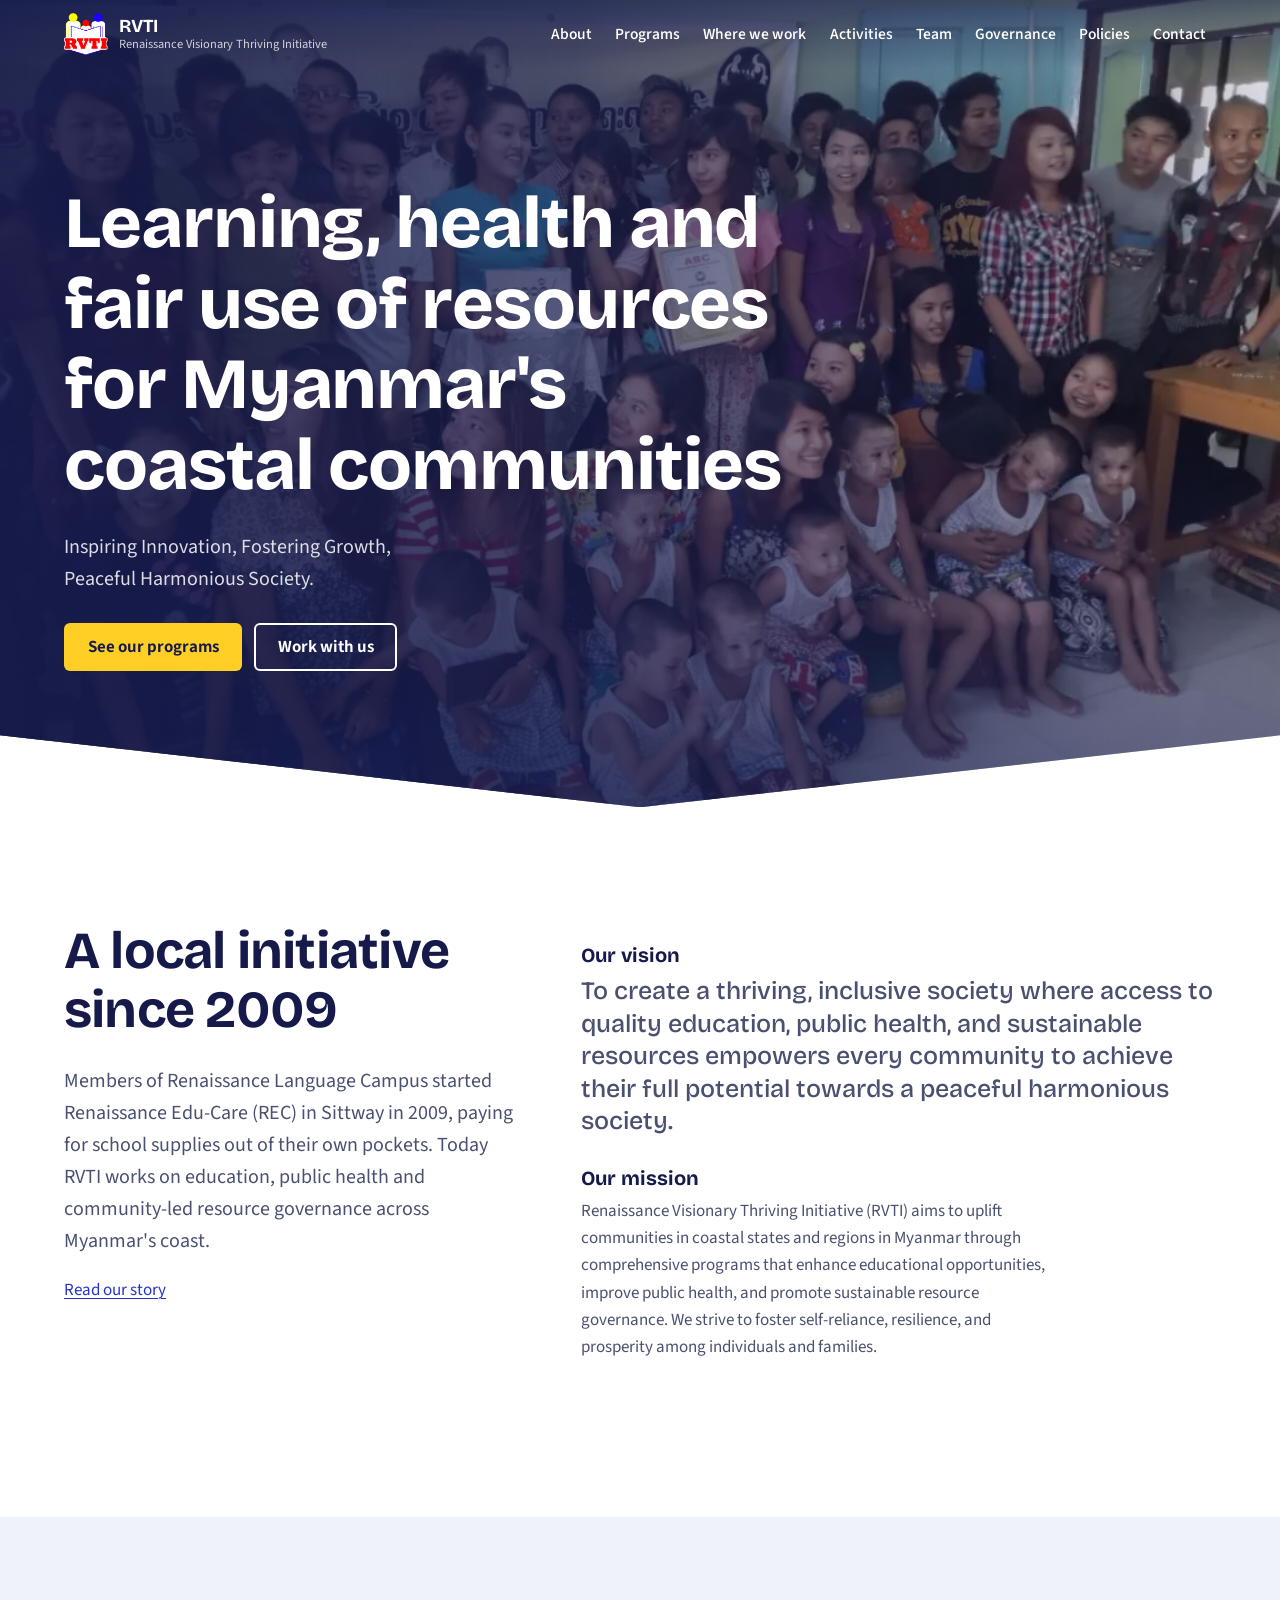
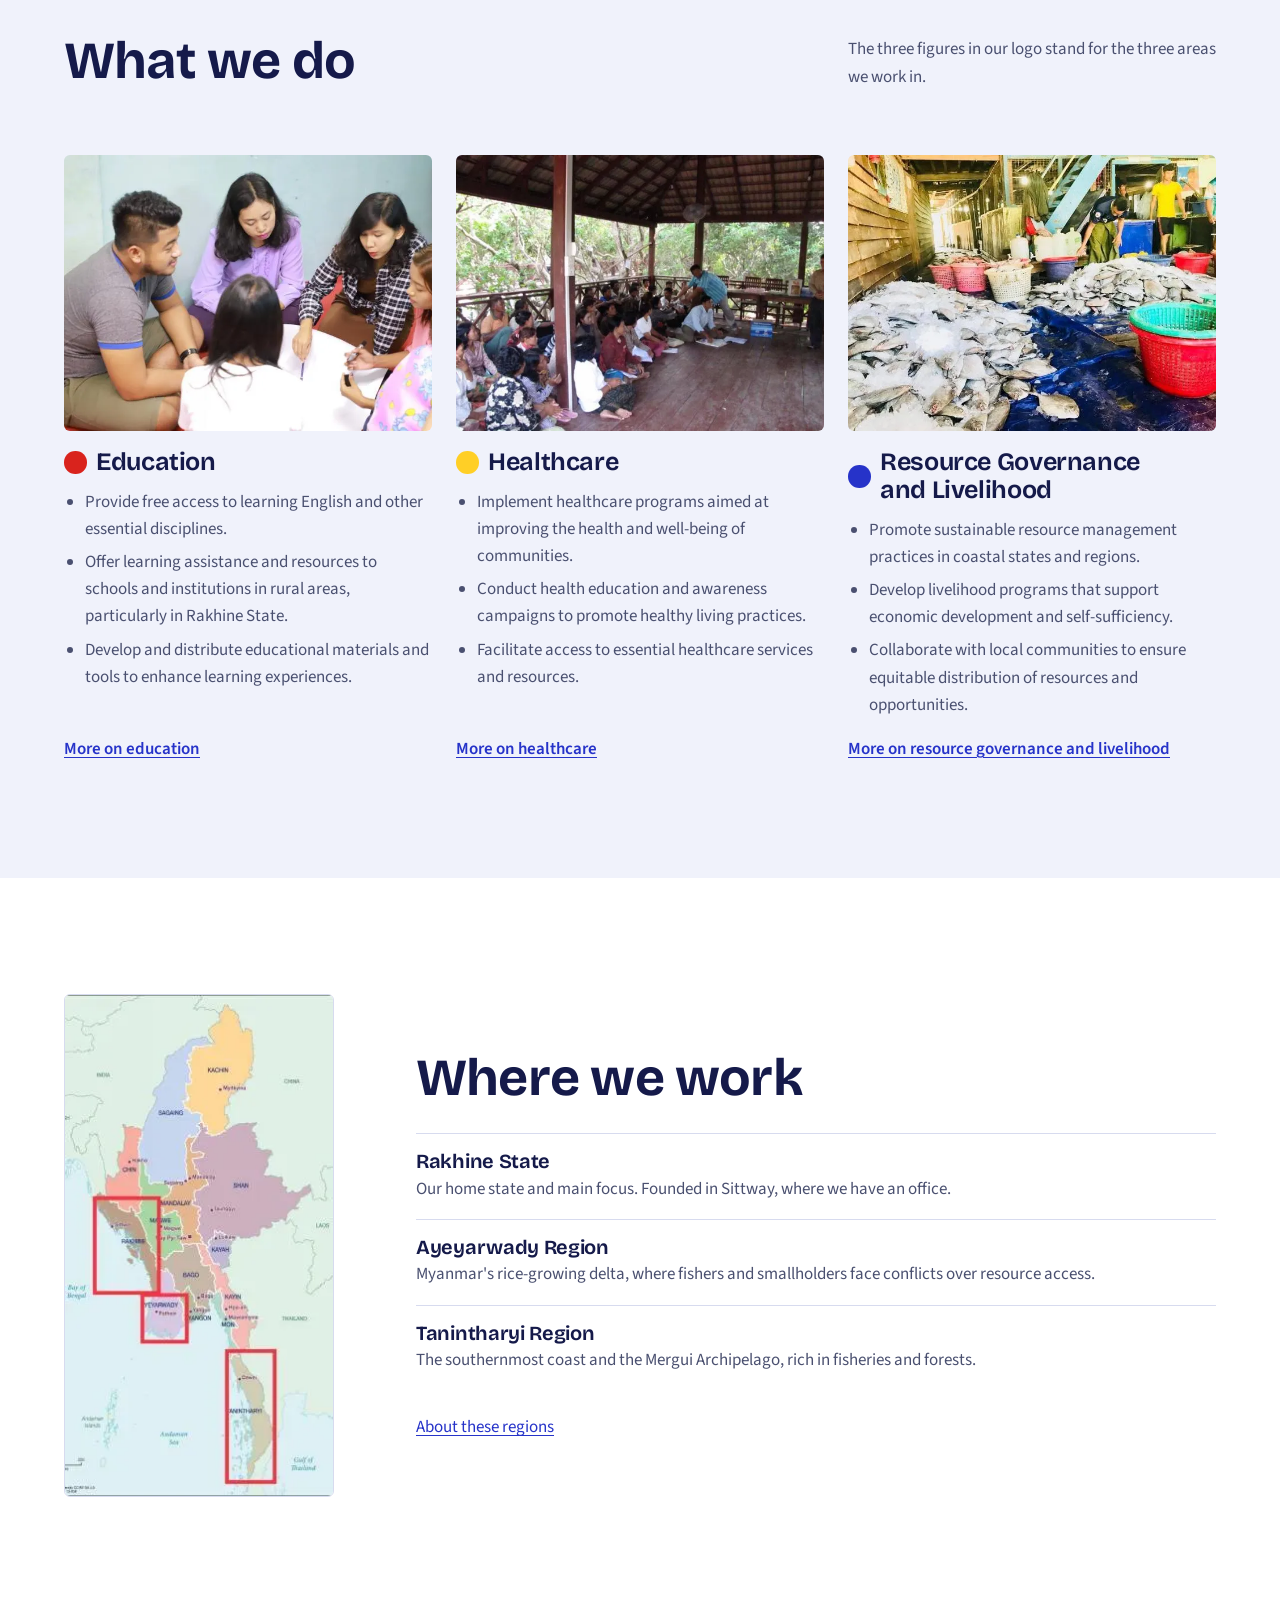
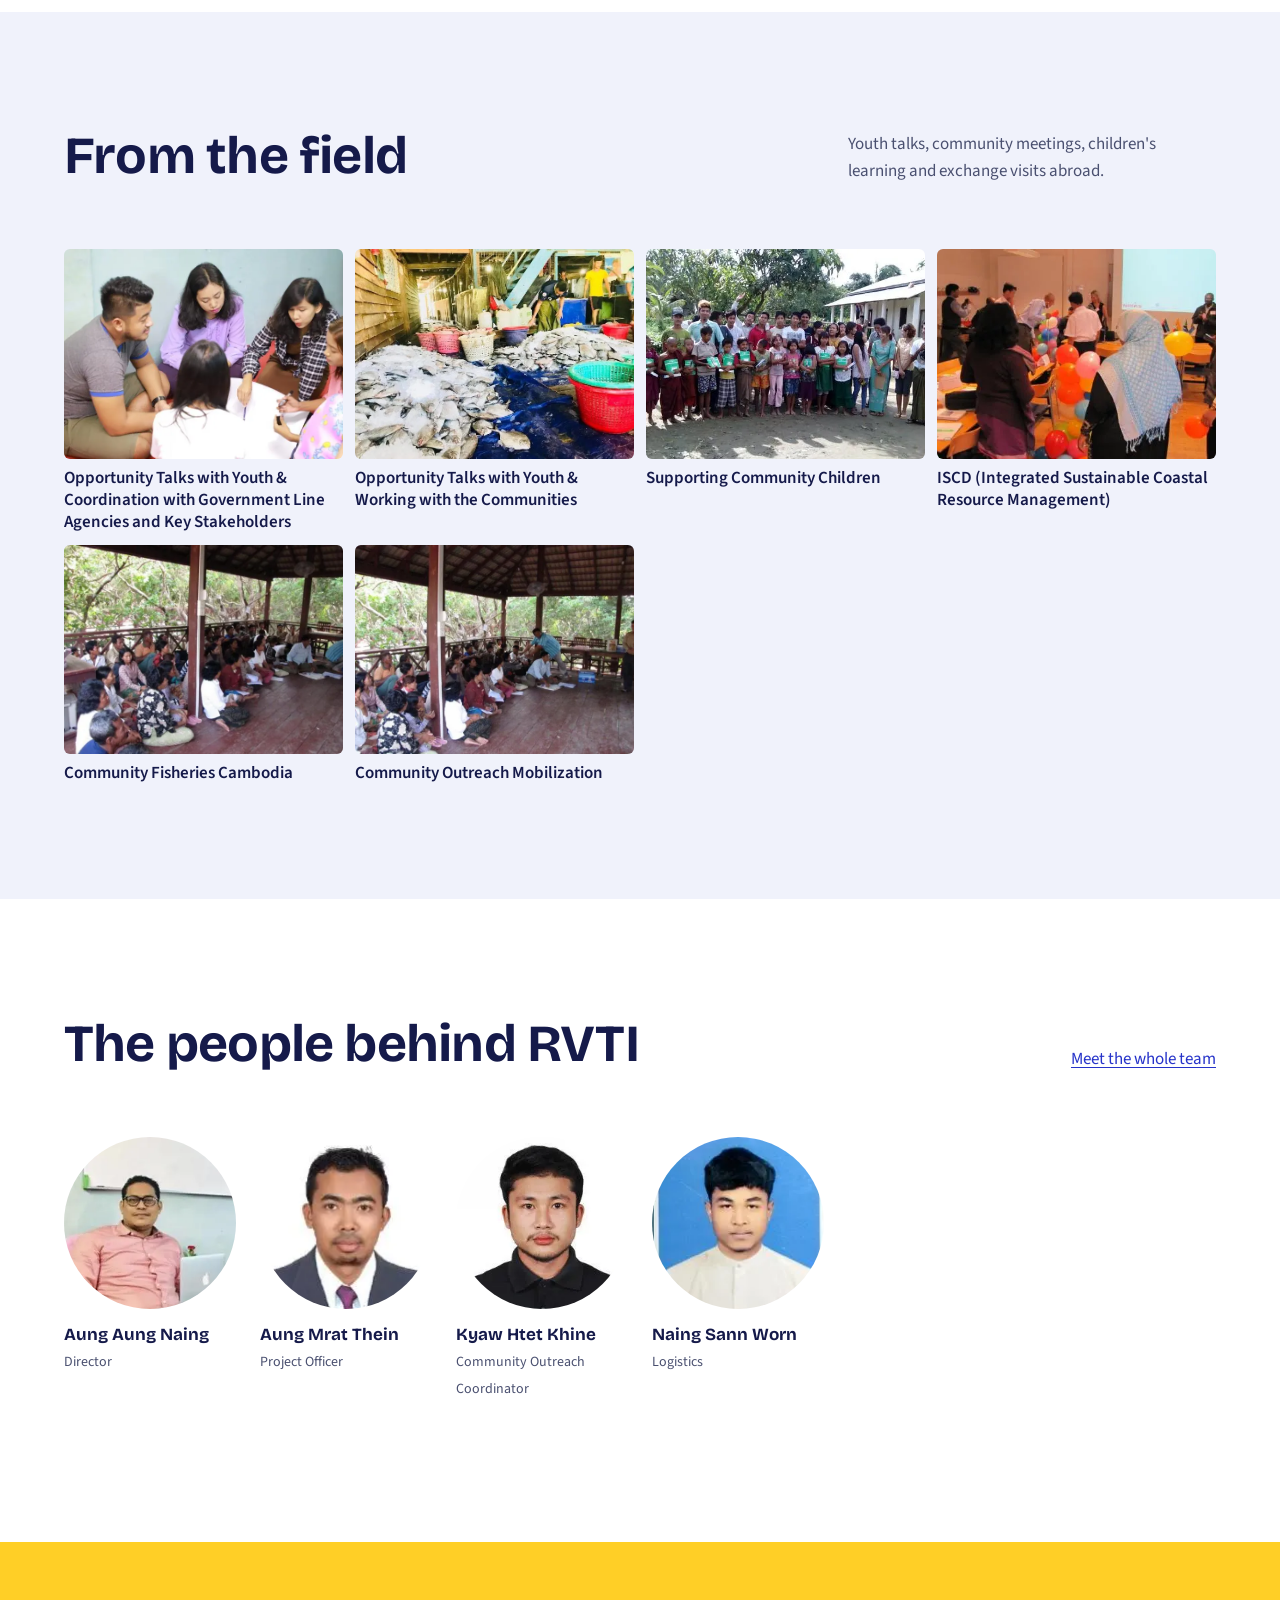
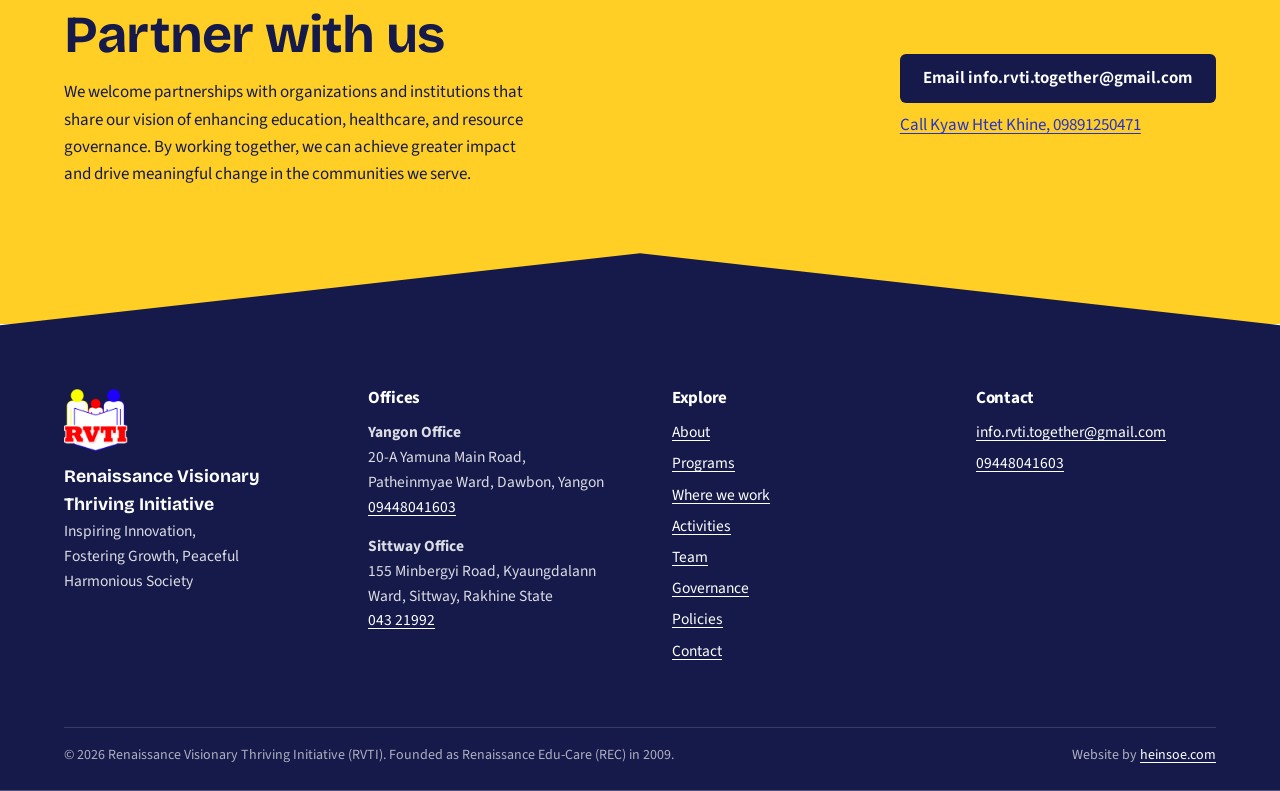
==== commit 88bc7a4b: "feat(footer): credit heinsoe.com as site creator" ====
--- a/index.html
+++ b/index.html
@@ -165,7 +165,10 @@
         <li><a href="tel:+959448041603">09448041603</a></li>
       </ul></div>
     </div>
-    <p class="footer-bottom">© 2026 Renaissance Visionary Thriving Initiative (RVTI). Founded as Renaissance Edu-Care (REC) in 2009.</p>
+    <div class="footer-bottom">
+      <p>© 2026 Renaissance Visionary Thriving Initiative (RVTI). Founded as Renaissance Edu-Care (REC) in 2009.</p>
+      <p>Website by <a href="https://www.heinsoe.com" rel="noopener">heinsoe.com</a></p>
+    </div>
   </div>
 </footer>
 </body>
--- a/css/style.css
+++ b/css/style.css
@@ -422,7 +422,11 @@
 .site-footer ul { list-style: none; padding: 0; margin: 0; }
 .site-footer li + li { margin-top: 0.4rem; }
 .site-footer address { font-style: normal; margin-bottom: 0.9rem; }
-.footer-bottom { border-top: 1px solid rgb(255 255 255 / 0.15); padding-top: var(--space-s); font-size: var(--step--1); color: rgb(255 255 255 / 0.65); }
+.footer-bottom {
+  display: flex; flex-wrap: wrap; justify-content: space-between; gap: 0.5rem 1.5rem;
+  border-top: 1px solid rgb(255 255 255 / 0.15); padding-top: var(--space-s); font-size: var(--step--1); color: rgb(255 255 255 / 0.65);
+}
+.footer-bottom p { margin: 0; }
 
 /* main content that precedes the folded footer needs room for the fold */
 main { padding-bottom: var(--fold); }
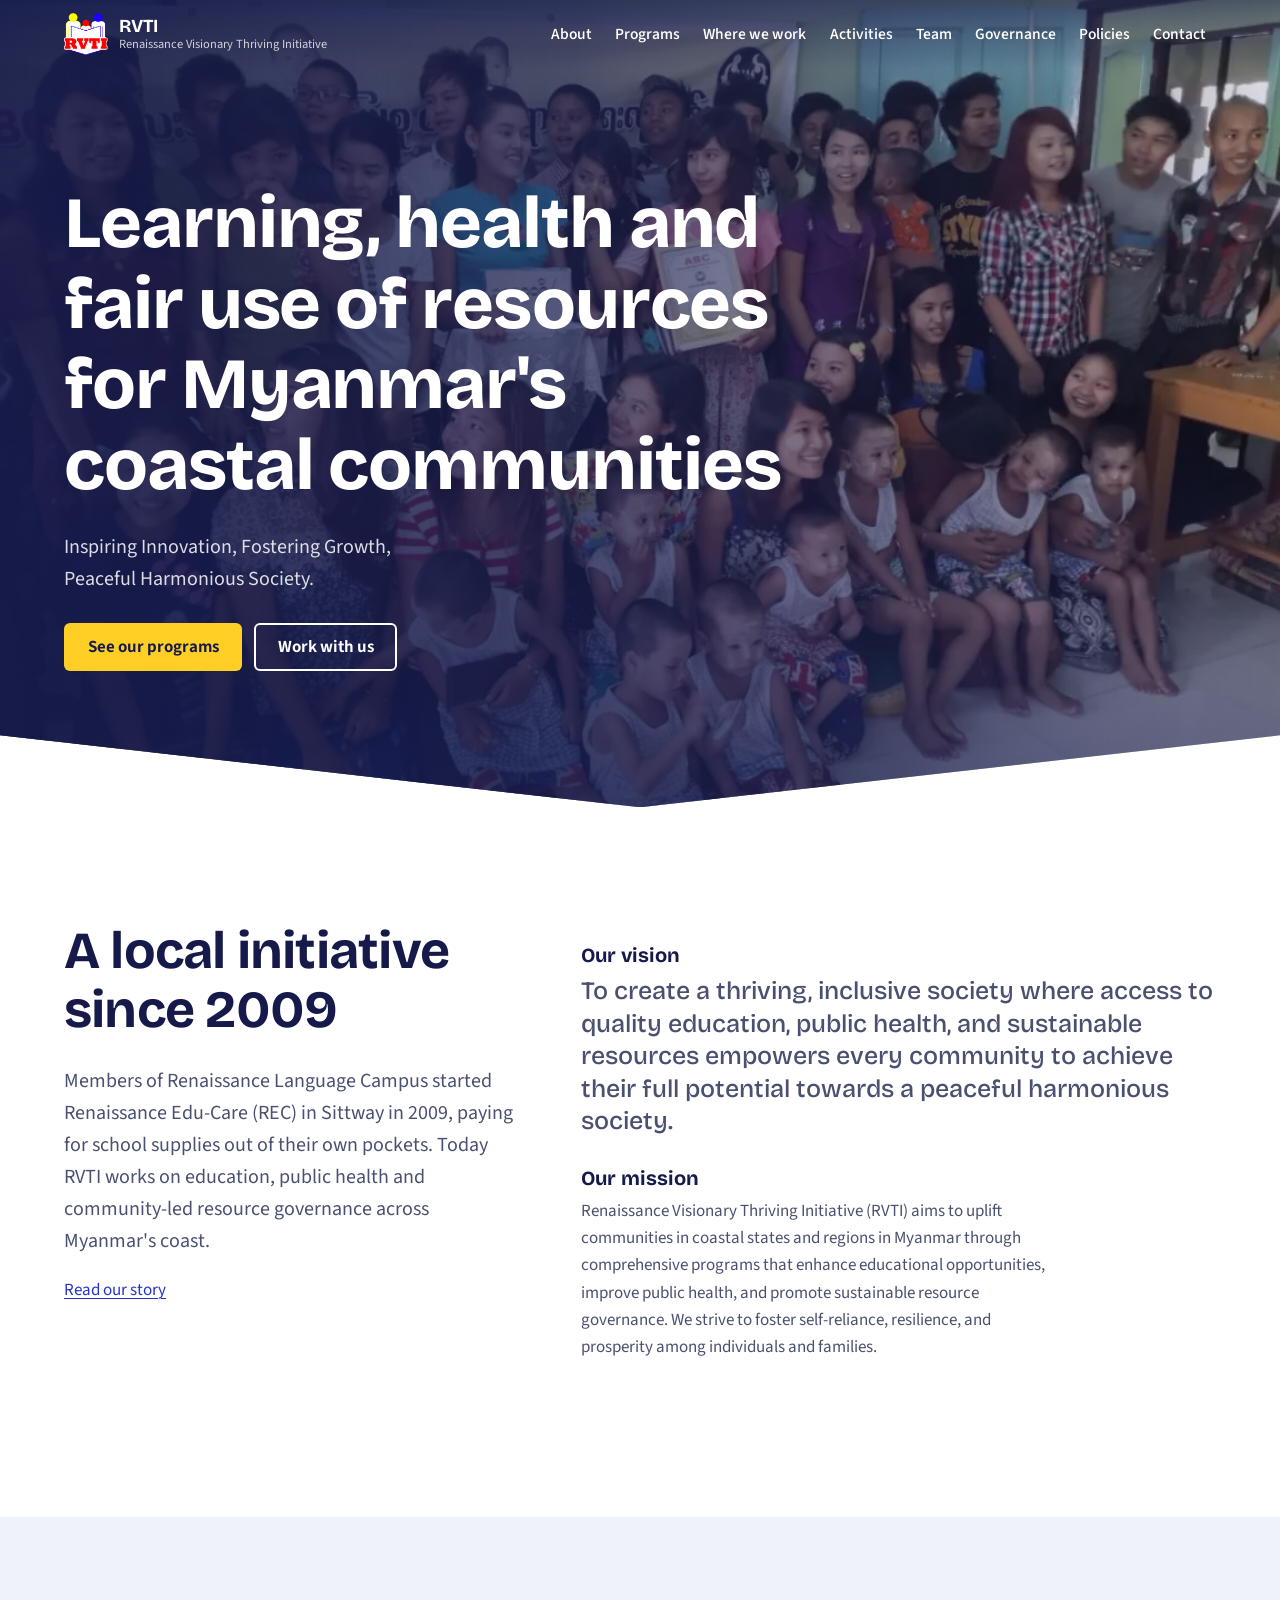
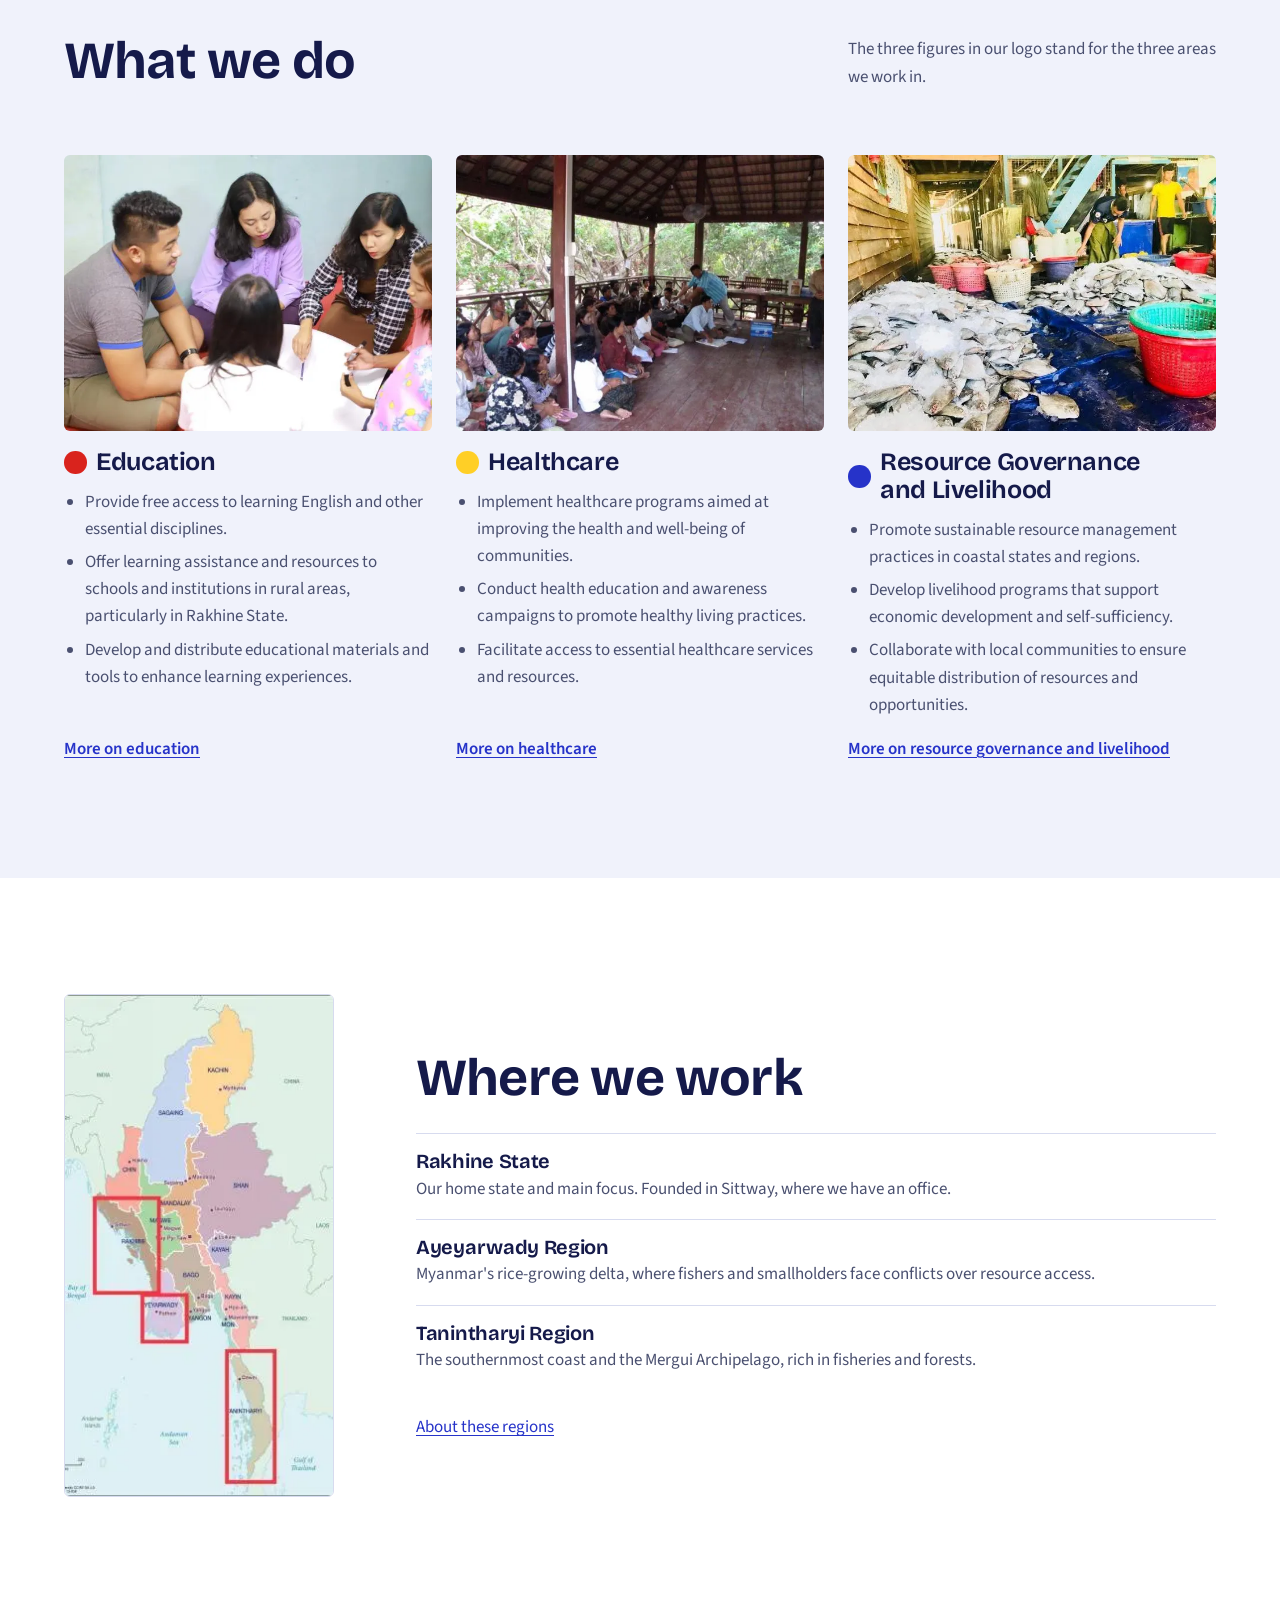
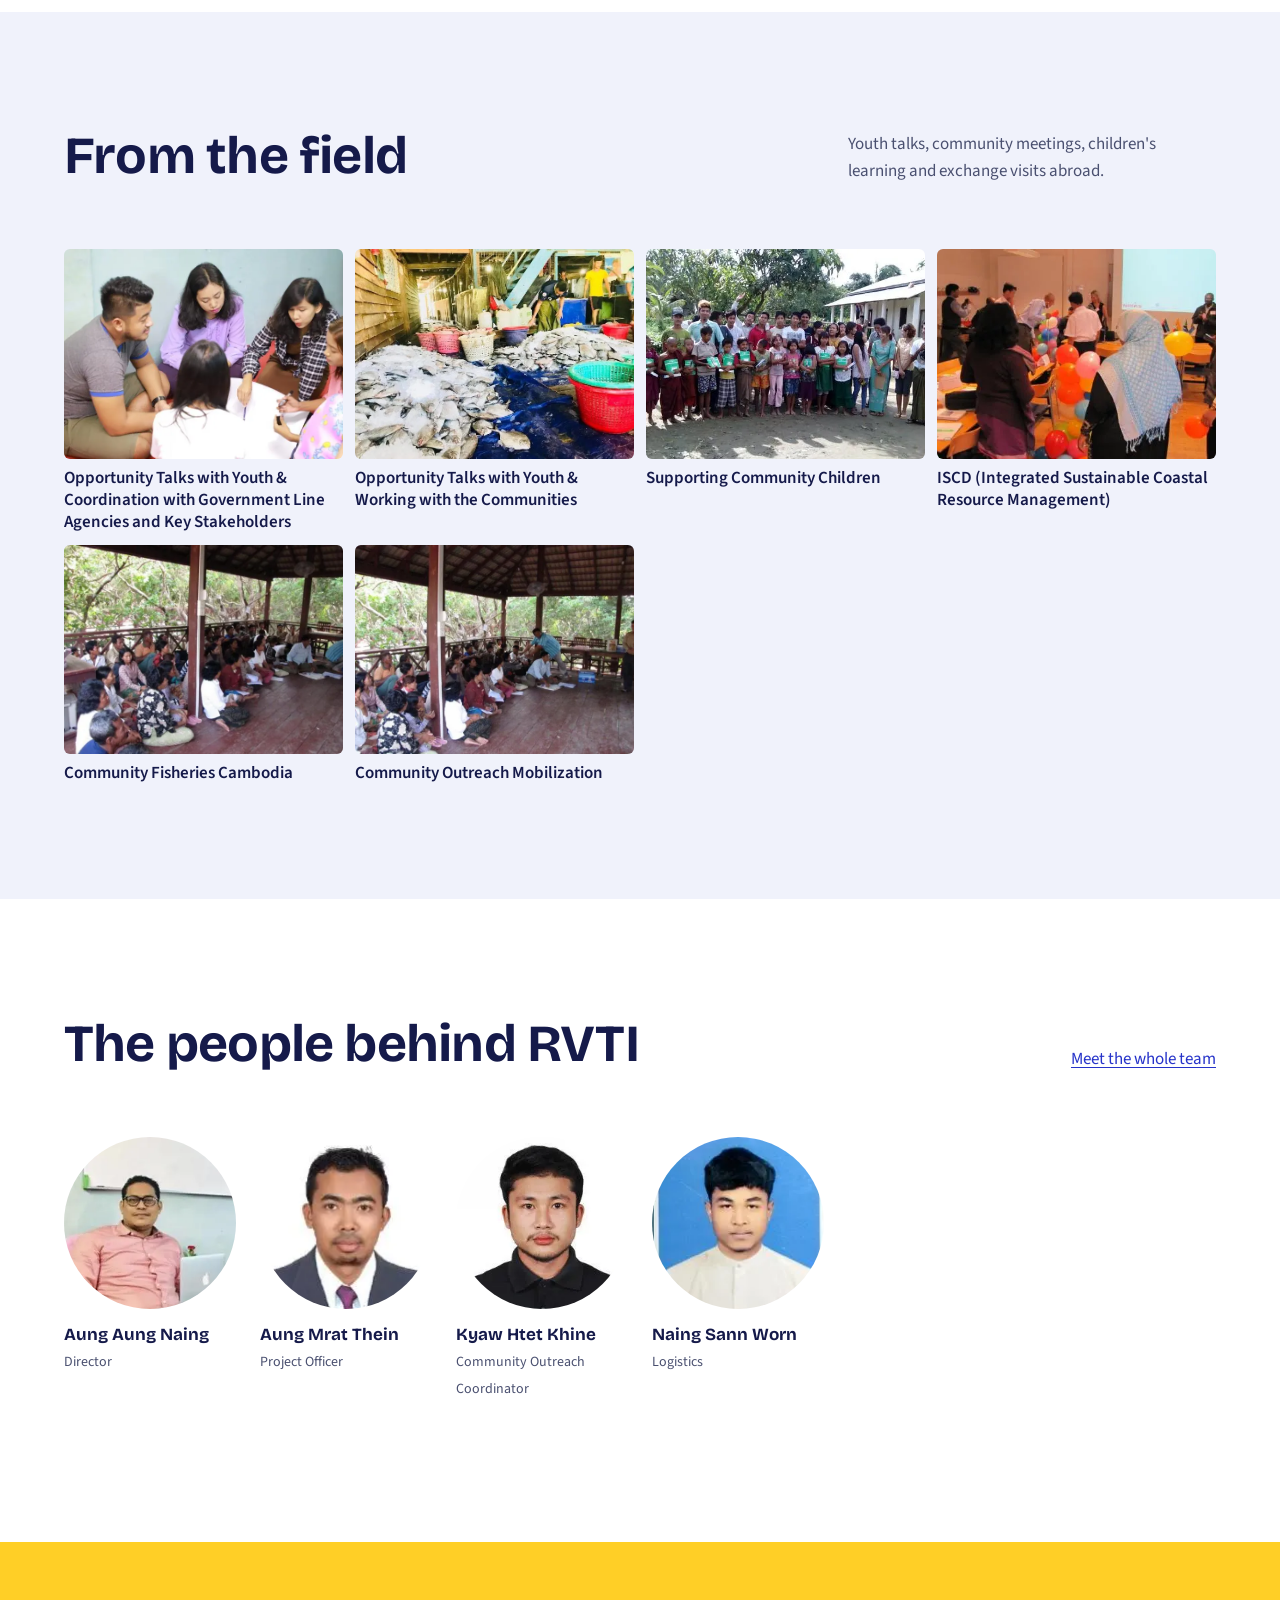
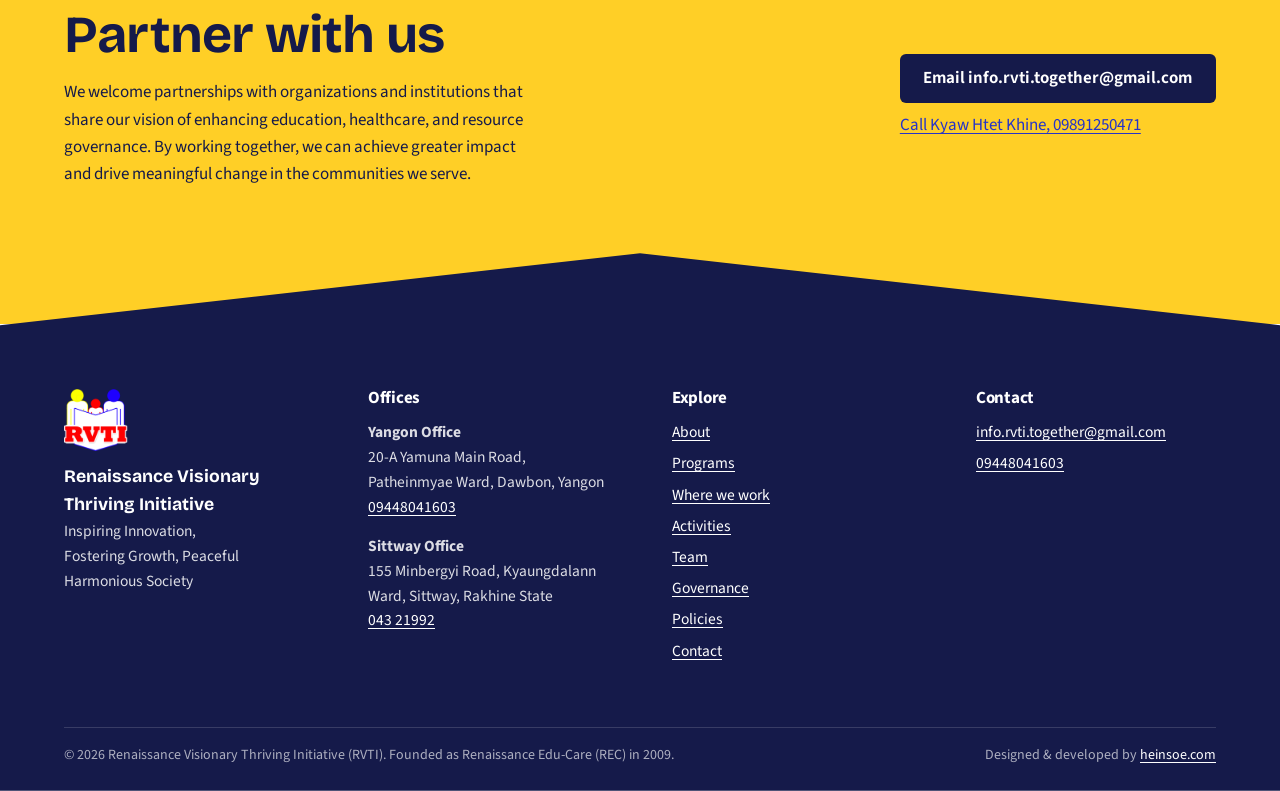
==== commit 1ff35c64: "content(footer): 'Designed & developed by' credit" ====
--- a/index.html
+++ b/index.html
@@ -167,7 +167,7 @@
     </div>
     <div class="footer-bottom">
       <p>© 2026 Renaissance Visionary Thriving Initiative (RVTI). Founded as Renaissance Edu-Care (REC) in 2009.</p>
-      <p>Website by <a href="https://www.heinsoe.com" rel="noopener">heinsoe.com</a></p>
+      <p>Designed &amp; developed by <a href="https://www.heinsoe.com" rel="noopener">heinsoe.com</a></p>
     </div>
   </div>
 </footer>
